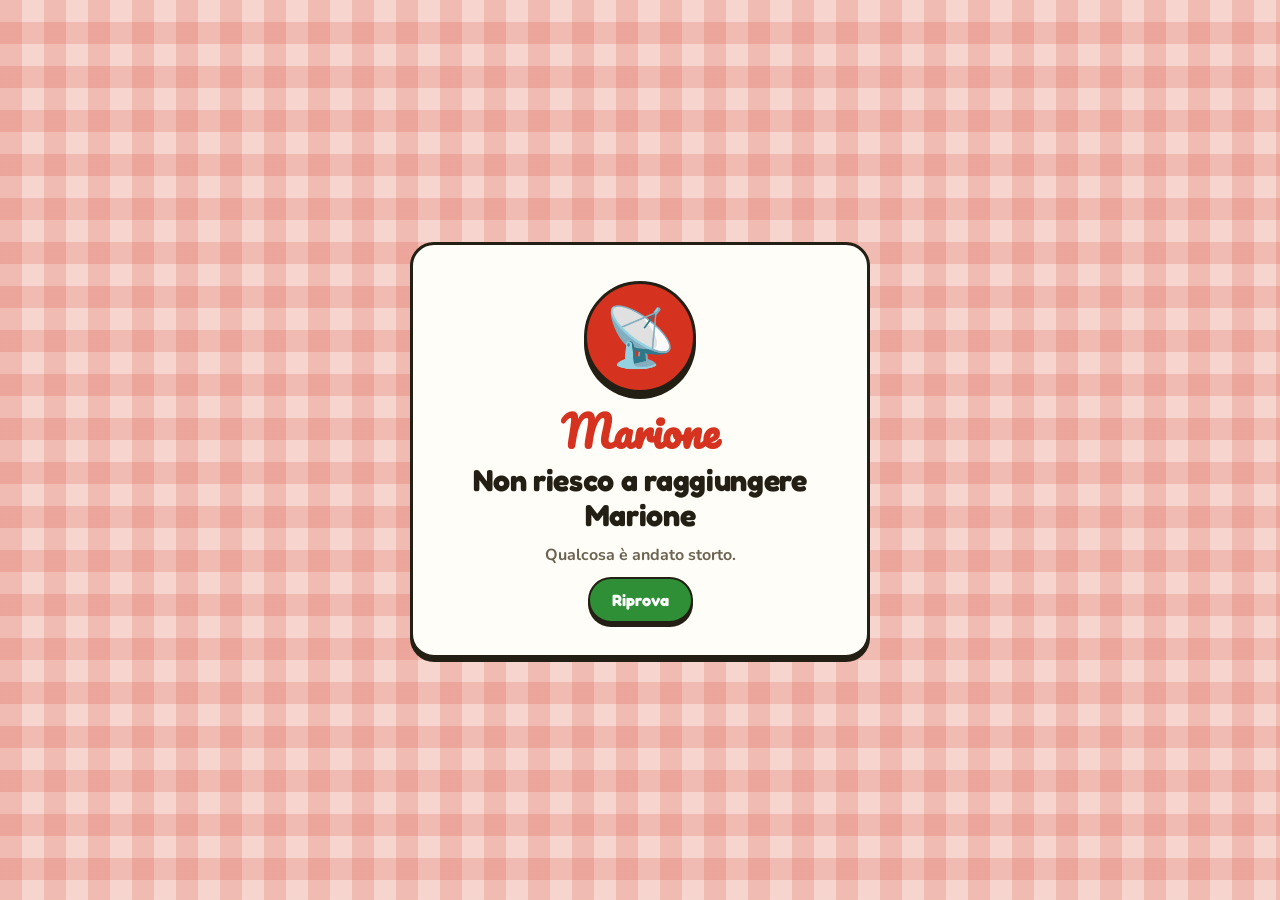
==== src/marione/web/site/index.html @ 1857e705 "Marione v2: ruoli ricchezza, furto, soundboard, sito web e contesto AI - furto con cooldown e movime" ====
<!doctype html>
<html lang="it" data-theme="light">
<head>
  <meta charset="utf-8">
  <meta name="viewport" content="width=device-width, initial-scale=1, viewport-fit=cover">
  <title>Marione</title>
  <meta name="description" content="Il pannello di Marione: Marioncelli, soundboard e suoni d'entrata.">
  <link rel="icon" href="data:image/svg+xml,%3Csvg xmlns='http://www.w3.org/2000/svg' viewBox='0 0 100 100'%3E%3Ctext y='.9em' font-size='90'%3E%F0%9F%8D%9D%3C/text%3E%3C/svg%3E">
  <script src="theme.js"></script>
  <link rel="stylesheet" href="ds/styles.css">
  <link rel="stylesheet" href="app.css">
</head>
<body>
  <div id="root"><div class="splash"><span class="mar-anim-bob">🍝</span><p>Sto apparecchiando…</p></div></div>
  <noscript><p style="padding:2rem;text-align:center">Marione ha bisogno di JavaScript per funzionare.</p></noscript>
  <script type="module" src="js/app.js"></script>
</body>
</html>
---- src/marione/web/site/ds/styles.css ----
/* ============================================================
   MARIONE DESIGN SYSTEM · entry point
   Consumers link SOLO questo file. Solo @import qui.
   ============================================================ */
@import url('./tokens/colors.css');
@import url('./tokens/typography.css');
@import url('./tokens/spacing.css');
@import url('./tokens/radii.css');
@import url('./tokens/motion.css');
@import url('./tokens/patterns.css');
---- src/marione/web/site/app.css ----
/* Marione web · stile trattoria kitsch-ma-curata. Usa solo i token di ds/. */
:root {
  --main-bg: color-mix(in srgb, var(--panna-300) 65%, var(--panna-100));
  --gold-a: var(--oro-200); --gold-b: var(--oro-300); --on-gold: var(--oliva-900);
  --pos: var(--basilico-600); --neg: var(--pomodoro-500);
  --hh: 76px; --nav-w: 252px;
  --dot: rgba(233, 180, 32, .22);
}
[data-theme="dark"] {
  --main-bg: #1c160d;
  --gold-a: #5b4512; --gold-b: #7a5c12; --on-gold: #fff3cf;
  --pos: #6fd175; --neg: #ff8272;
  --dot: rgba(233, 180, 32, .08);
}
* { box-sizing: border-box; }
[hidden] { display: none !important; }
html { -webkit-text-size-adjust: 100%; }
body { margin: 0; background: var(--page); color: var(--ink-soft); font: 600 1rem/1.5 var(--font-body); min-height: 100dvh; overflow-x: hidden; }
h1, h2, h3 { font-family: var(--font-display); color: var(--ink); margin: 0; letter-spacing: -.01em; line-height: 1.15; }
p { margin: 0; }
a { color: inherit; }
:focus-visible { outline: 3px solid var(--focus-ring); outline-offset: 2px; }
button { font: inherit; color: inherit; }
.muted { color: var(--ink-muted); } .small { font-size: .9rem; }
.mono { font-family: ui-monospace, monospace; font-size: .85rem; word-break: break-all; }
.link { color: var(--pomodoro-500); font-weight: 800; text-decoration: none; } .link:hover { text-decoration: underline; }
[data-theme="dark"] .link { color: var(--pomodoro-300); }
.script { font-family: var(--font-script); color: var(--pomodoro-500); } [data-theme="dark"] .script { color: var(--pomodoro-300); }

/* ---------- layout ---------- */
.app { min-height: 100dvh; display: grid; grid-template-columns: var(--nav-w) minmax(0, 1fr); grid-template-rows: auto 1fr; grid-template-areas: "top top" "nav view"; background: linear-gradient(90deg, var(--surface-2) calc(var(--nav-w) - 2px), var(--surface-hair) 0 var(--nav-w), transparent 0); }
.topbar { grid-area: top; position: sticky; top: 0; z-index: var(--z-nav); display: flex; align-items: center; gap: 14px; padding: 12px 24px; background: var(--surface); border-bottom: 3px solid var(--line); }
.topbar::after { content: ""; position: absolute; left: 0; right: 0; top: 100%; height: 9px; pointer-events: none; border-bottom: 3px solid var(--line);
  background: repeating-linear-gradient(90deg, var(--pomodoro-500) 0 14px, var(--panna-50) 14px 28px); }
[data-theme="dark"] .topbar::after { background: repeating-linear-gradient(90deg, var(--pomodoro-600) 0 14px, #e9dcc0 14px 28px); }
.spacer { flex: 1; }
.brand { display: flex; align-items: center; gap: 10px; text-decoration: none; flex: none; }
.logo { display: inline-grid; place-items: center; width: 44px; height: 44px; border-radius: 50%; background: var(--pomodoro-500); border: 3px solid var(--line); box-shadow: 0 3px 0 var(--shadow-ink); font-size: 24px; flex: none; }
.logo.big { width: 112px; height: 112px; font-size: 58px; box-shadow: 0 6px 0 var(--shadow-ink); margin: 0 auto 8px; }
.wordmark { font: 700 1.6rem var(--font-display); color: var(--ink); letter-spacing: -.02em; }
.pill { display: inline-flex; align-items: center; gap: 6px; padding: 7px 14px; border-radius: var(--radius-pill); font-weight: 800; font-size: .92rem; white-space: nowrap; min-width: 0; overflow: hidden; text-overflow: ellipsis; }
.pill.voice { background: var(--surface-2); border: 2px solid var(--surface-hair); color: var(--ink-soft); }
.pill.voice.on { background: color-mix(in srgb, var(--basilico-400) 22%, var(--surface)); border-color: var(--basilico-500); color: var(--ink); }
.pill.coin { background: var(--oro-400); color: var(--oliva-900); border: 2.5px solid var(--line); box-shadow: 0 3px 0 var(--shadow-ink); font: 700 1.05rem var(--font-display); flex: none; }
.coin-val.bump { display: inline-block; animation: mar-pop var(--dur-bounce) var(--ease-bounce); }
.me { position: relative; display: inline-flex; flex: none; }
.offline { position: absolute; right: -2px; bottom: -2px; width: 14px; height: 14px; border-radius: 50%; background: var(--pomodoro-500); border: 2.5px solid var(--surface); }
.me-av { display: inline-flex; }
.avatar { position: relative; display: inline-grid; place-items: center; flex: none; border-radius: 50%; background: var(--bg); color: #fff; font-family: var(--font-display); font-weight: 700; border: 2px solid var(--line); overflow: hidden; line-height: 1; }
.avatar img { position: absolute; inset: 0; width: 100%; height: 100%; object-fit: cover; }

.nav { grid-area: nav; position: sticky; top: var(--hh); align-self: start; height: calc(100dvh - var(--hh)); display: flex; flex-direction: column; gap: 8px; padding: 26px 16px 20px; }
.nav-item { display: flex; align-items: center; gap: 12px; padding: 11px 16px; border-radius: var(--radius-pill); text-decoration: none; font: 600 1.1rem var(--font-display); color: var(--ink-soft); border: 2.5px solid transparent; transition: transform var(--dur-fast) var(--ease-bounce), background var(--dur-fast); }
.nav-item:hover { background: color-mix(in srgb, var(--pomodoro-400) 12%, transparent); transform: translateX(3px); }
.nav-item:active { transform: scale(.96); }
.nav-item[aria-current="page"] { background: var(--pomodoro-500); color: #fff; border-color: var(--line); box-shadow: 0 3px 0 var(--shadow-ink); transform: none; }
.nav-emoji { font-size: 1.35rem; width: 28px; text-align: center; }
.nav-foot { margin-top: auto; display: flex; flex-direction: column; align-items: flex-start; gap: 4px; padding: 0 16px; }
.nav-foot .script { font-size: 1.3rem; }

.view { grid-area: view; min-width: 0; padding: 40px 32px 64px; background: var(--main-bg); background-image: radial-gradient(circle, var(--dot) 2.5px, transparent 3px); background-size: 30px 30px; outline: none; }
.page { max-width: 1060px; margin: 0 auto; display: grid; gap: 22px; align-content: start; }
.page > :empty, .stack-lg > :empty, .grid > :empty { display: none; }
.page-head h1 { font-size: clamp(1.9rem, 4vw, 2.6rem); }
.page-head p { color: var(--ink-muted); margin-top: 4px; font-weight: 700; }
.stack { display: grid; gap: 14px; } .stack-lg { display: grid; gap: 22px; }
.grid { display: grid; gap: 22px; align-items: start; }
.g-main { grid-template-columns: 2fr 1fr; } .g-2 { grid-template-columns: 1fr 1fr; } .g-2.one, .g-main.one { grid-template-columns: 1fr; }
.g-quick { grid-template-columns: repeat(auto-fit, minmax(230px, 1fr)); gap: 16px; }

/* ---------- card ---------- */
.card { background: var(--surface); border: 3px solid var(--line); border-radius: var(--radius-lg); box-shadow: 0 4px 0 var(--shadow-ink); padding: 24px; min-width: 0; }
[data-theme="dark"] .card { box-shadow: 0 4px 0 #000, 0 0 0 1px var(--surface-hair); }
.card-title { display: flex; align-items: center; gap: 10px; margin-bottom: 16px; }
.card-title h2 { font-size: 1.35rem; flex: 1; }
.ct-emoji { font-size: 1.5rem; }
.eyebrow { font: 800 .75rem var(--font-body); letter-spacing: .09em; text-transform: uppercase; color: var(--pomodoro-500); }
[data-theme="dark"] .eyebrow { color: var(--pomodoro-300); }
.empty { padding: 14px 0; text-align: center; }
.notice { text-align: center; padding: 44px 24px; display: grid; gap: 10px; justify-items: center; }
.notice h2 { font-size: 1.6rem; } .notice p { max-width: 46ch; color: var(--ink-muted); }
.notice-emoji { font-size: 4rem; line-height: 1; }
.tag { display: inline-block; padding: 1px 10px; border-radius: var(--radius-pill); background: var(--oro-400); color: var(--oliva-900); border: 2px solid var(--line); font: 800 .72rem var(--font-body); letter-spacing: .04em; text-transform: uppercase; white-space: nowrap; }
.tag.danger { background: var(--pomodoro-500); color: #fff; }
.tag.counter { font: 700 .95rem var(--font-display); letter-spacing: 0; text-transform: none; padding: 2px 12px; }

/* ---------- buttons ---------- */
.btn { display: inline-flex; align-items: center; justify-content: center; gap: 8px; min-height: 46px; padding: 10px 22px; font: 700 1.02rem var(--font-display); text-decoration: none; color: var(--ink); background: var(--surface); border: 2.5px solid var(--line); border-radius: var(--radius-pill); box-shadow: 0 4px 0 var(--shadow-ink); cursor: pointer; transition: transform var(--dur-fast) var(--ease-bounce), box-shadow var(--dur-fast), background var(--dur-fast); }
.btn:hover:not(:disabled) { transform: translateY(-2px); box-shadow: 0 6px 0 var(--shadow-ink); }
.btn:active:not(:disabled) { transform: translateY(3px) scale(.97); box-shadow: 0 1px 0 var(--shadow-ink); }
.btn.primary { background: var(--basilico-500); color: #fff; } .btn.primary:hover:not(:disabled) { background: var(--basilico-600); }
.btn.danger { background: var(--pomodoro-500); color: #fff; } .btn.danger:hover:not(:disabled) { background: var(--pomodoro-600); }
.btn.coin { background: var(--oro-400); color: var(--oliva-900); }
.btn.ghost { background: transparent; box-shadow: none; border-color: var(--surface-hair); } .btn.ghost:hover:not(:disabled) { box-shadow: none; background: var(--surface-2); }
.btn.block { width: 100%; } .btn.lg { min-height: 56px; font-size: 1.2rem; padding: 12px 32px; margin-top: 10px; } .btn.sm { min-height: 36px; padding: 4px 14px; }
.btn:disabled:not(.busy) { background: var(--state-disabled-bg); color: var(--state-disabled-text); border-color: var(--surface-hair); box-shadow: 0 2px 0 var(--surface-hair); cursor: not-allowed; }
[data-theme="dark"] .btn:disabled:not(.busy) { background: var(--surface-sunken); }
.btn.busy { cursor: progress; opacity: .85; }
.btn.busy::before { content: ""; width: 1em; height: 1em; border: 2.5px solid currentColor; border-right-color: transparent; border-radius: 50%; animation: spin .7s linear infinite; }
@keyframes spin { to { transform: rotate(360deg); } }
.icon-btn { width: 40px; height: 40px; flex: none; display: inline-grid; place-items: center; border: 2.5px solid transparent; border-radius: 50%; background: transparent; cursor: pointer; font-size: 1.1rem; transition: transform var(--dur-fast) var(--ease-bounce), background var(--dur-fast); }
.icon-btn:hover { background: var(--surface-2); transform: scale(1.08); } .icon-btn:active { transform: scale(.9); }
.icon-btn.round { background: var(--surface); border-color: var(--line); box-shadow: 0 3px 0 var(--shadow-ink); }
.icon-btn.round:active { transform: translateY(2px) scale(.95); box-shadow: 0 1px 0 var(--shadow-ink); }
.icon-btn.del:hover { background: color-mix(in srgb, var(--pomodoro-400) 25%, var(--surface)); }
.chips { display: flex; gap: 8px; flex-wrap: wrap; }
.chip-btn { padding: 4px 14px; border: 2px solid var(--line); border-radius: var(--radius-pill); background: var(--oro-100); color: var(--oliva-900); font: 700 .9rem var(--font-display); cursor: pointer; transition: transform var(--dur-fast) var(--ease-bounce); }
[data-theme="dark"] .chip-btn { background: var(--oro-200); }
.chip-btn:hover { transform: translateY(-2px) rotate(-2deg); } .chip-btn:active { transform: scale(.93); }

/* ---------- form ---------- */
.field { display: grid; gap: 6px; min-width: 0; }
.field-label { font: 800 .8rem var(--font-body); letter-spacing: .05em; text-transform: uppercase; color: var(--ink-muted); }
.hint { font-size: .85rem; color: var(--ink-muted); }
input[type="text"], input[type="number"], select { width: 100%; min-height: 48px; padding: 10px 14px; border: 2.5px solid var(--line); border-radius: var(--radius-md); background: var(--surface); color: var(--ink); font: 700 1rem var(--font-body); box-shadow: inset 0 3px 0 rgba(36, 31, 20, .06); min-width: 0; }
[data-theme="dark"] input[type="text"], [data-theme="dark"] input[type="number"], [data-theme="dark"] select { background: var(--surface-2); box-shadow: inset 0 3px 0 rgba(0, 0, 0, .25); border-color: var(--surface-hair); }
input::placeholder { color: var(--text-placeholder); font-weight: 600; }
select { appearance: none; padding-right: 42px; cursor: pointer; background-image: linear-gradient(45deg, transparent 50%, var(--ink) 50%), linear-gradient(135deg, var(--ink) 50%, transparent 50%); background-position: calc(100% - 22px) 50%, calc(100% - 16px) 50%; background-size: 6px 6px; background-repeat: no-repeat; }
input:focus-visible, select:focus-visible { outline: 3px solid var(--focus-ring); outline-offset: 1px; }
.seg { display: flex; border: 2.5px solid var(--line); border-radius: var(--radius-pill); overflow: hidden; }
[data-theme="dark"] .seg { border-color: var(--surface-hair); }
.seg-b { flex: 1; padding: 9px 8px; border: 0; background: transparent; font: 700 1rem var(--font-display); cursor: pointer; color: var(--ink-soft); transition: background var(--dur-fast); }
.seg-b + .seg-b { border-left: 2px solid var(--surface-hair); }
.seg-b.on { background: var(--oro-400); color: var(--oliva-900); }
.switch { position: relative; flex: none; width: 58px; height: 34px; border-radius: var(--radius-pill); border: 2.5px solid var(--line); background: var(--surface-sunken); cursor: pointer; transition: background var(--dur-base); }
[data-theme="dark"] .switch { border-color: var(--surface-hair); }
.switch::after { content: ""; position: absolute; top: 3px; left: 3px; width: 22px; height: 22px; border-radius: 50%; background: #fff; border: 2.5px solid var(--oliva-900); transition: transform var(--dur-base) var(--ease-bounce); }
.switch[aria-checked="true"] { background: var(--basilico-500); } .switch[aria-checked="true"]::after { transform: translateX(24px); }
.switch:disabled { opacity: .6; cursor: progress; }

.progress { height: 20px; border: 2.5px solid var(--line); border-radius: var(--radius-pill); background: var(--surface-sunken); overflow: hidden; }
[data-theme="dark"] .progress { border-color: var(--surface-hair); }
.progress-fill { height: 100%; border-radius: var(--radius-pill); background: repeating-linear-gradient(-45deg, var(--oro-400) 0 10px, var(--oro-300) 10px 20px); transition: width .6s var(--ease-out); min-width: 6px; }
.progress.hot .progress-fill { background: repeating-linear-gradient(-45deg, var(--pomodoro-500) 0 10px, var(--pomodoro-400) 10px 20px); }

/* ---------- home ---------- */
.balance-card { background: linear-gradient(135deg, var(--gold-a), var(--gold-b)); color: var(--on-gold); display: grid; gap: 10px; align-content: start; }
.balance-card .eyebrow { color: var(--on-gold); opacity: .8; }
.bignum { font: 700 clamp(2.8rem, 8vw, 4.6rem)/1 var(--font-display); color: var(--on-gold); display: flex; align-items: center; gap: 12px; text-shadow: 0 3px 0 rgba(0, 0, 0, .12); }
.coin-big { font-size: .8em; animation: mar-coin-drop var(--dur-bounce) var(--ease-bounce); }
.tier-row { display: flex; }
.tier-prog { display: grid; gap: 8px; margin-top: 4px; } .tier-prog p { font-weight: 700; } .tier-prog .muted { color: inherit; opacity: .75; }
.balance-card .progress { background: rgba(255, 255, 255, .45); border-color: var(--oliva-900); } [data-theme="dark"] .balance-card .progress { background: rgba(0, 0, 0, .35); border-color: #0f0a05; }
.rank-card { position: relative; overflow: hidden; display: grid; gap: 6px; align-content: start; }
.rank-card .bignum { color: var(--pomodoro-500); text-shadow: none; } [data-theme="dark"] .rank-card .bignum { color: var(--pomodoro-300); }
.rank-card p { font-weight: 700; font-size: 1.1rem; }
.rank-emoji { position: absolute; right: 14px; bottom: 6px; font-size: 3.4rem; opacity: .9; }
.tier { display: inline-flex; align-items: center; gap: 6px; max-width: 100%; padding: 3px 12px 3px 8px; border: 2px solid var(--c); border-radius: var(--radius-pill); background: color-mix(in srgb, var(--c) 20%, var(--surface)); color: var(--ink); font: 600 .9rem var(--font-display); white-space: nowrap; }
.balance-card .tier { background: color-mix(in srgb, var(--c) 30%, var(--surface)); }
.tier-name { overflow: hidden; text-overflow: ellipsis; }
.tier-mini { display: none; }
.quick { display: flex; align-items: center; gap: 14px; padding: 16px 18px; background: var(--surface); border: 3px solid var(--line); border-radius: var(--radius-lg); box-shadow: 0 4px 0 var(--shadow-ink); text-decoration: none; transition: transform var(--dur-fast) var(--ease-bounce), box-shadow var(--dur-fast); }
[data-theme="dark"] .quick { box-shadow: 0 4px 0 #000, 0 0 0 1px var(--surface-hair); }
.quick:hover { transform: translateY(-3px) rotate(-.6deg); } .quick:active { transform: translateY(3px) scale(.98); box-shadow: 0 1px 0 var(--shadow-ink); }
.quick strong { display: block; font: 700 1.1rem var(--font-display); color: var(--ink); } .quick small { color: var(--ink-muted); font-weight: 700; }
.q-emoji { display: grid; place-items: center; width: 52px; height: 52px; border-radius: 50%; background: var(--oro-200); border: 2.5px solid var(--line); font-size: 1.6rem; flex: none; }
.quick.danger .q-emoji { background: var(--pomodoro-200); }
.quick:not(.danger):nth-child(3) .q-emoji { background: var(--basilico-200); }

.hist { list-style: none; margin: 0; padding: 0; }
.hist li { display: flex; align-items: center; gap: 12px; padding: 11px 0; border-bottom: 2px dashed var(--surface-hair); } .hist li:last-child { border-bottom: 0; }
.hist-ico { display: grid; place-items: center; width: 36px; height: 36px; border-radius: 50%; border: 2px solid var(--line); font-weight: 800; flex: none; }
.hist-ico.pos { background: color-mix(in srgb, var(--basilico-400) 28%, var(--surface)); } .hist-ico.neg { background: color-mix(in srgb, var(--pomodoro-400) 25%, var(--surface)); }
[data-theme="dark"] .hist-ico { border-color: var(--surface-hair); }
.hist-main { flex: 1; min-width: 0; display: grid; } .hist-main strong { color: var(--ink); overflow: hidden; text-overflow: ellipsis; } .hist-main small { color: var(--ink-muted); font-weight: 700; }
.delta { font: 700 1.1rem var(--font-display); white-space: nowrap; } .delta.pos { color: var(--pos); } .delta.neg { color: var(--neg); }

/* ---------- economia ---------- */
.meter { padding: 14px; border: 2.5px dashed var(--surface-hair); border-radius: var(--radius-md); display: grid; gap: 8px; transition: opacity var(--dur-base); }
.meter.loading { opacity: .55; } .meter.idle { text-align: center; padding: 18px 14px; }
.meter-top { display: flex; align-items: baseline; gap: 8px; font-weight: 800; } .meter-pct { font: 700 2.2rem/1 var(--font-display); color: var(--ink); }
.meter-track { height: 18px; border: 2.5px solid var(--line); border-radius: var(--radius-pill); background: var(--surface-sunken); overflow: hidden; }
[data-theme="dark"] .meter-track { border-color: var(--surface-hair); }
.meter-fill { height: 100%; border-radius: var(--radius-pill); transition: width .5s var(--ease-bounce); }
.meter.low .meter-fill { background: var(--pomodoro-500); } .meter.mid .meter-fill { background: var(--oro-400); } .meter.high .meter-fill { background: var(--basilico-500); }
.cooldown { font: 700 1.05rem var(--font-display); color: var(--ink); background: var(--oro-100); border: 2px solid var(--line); border-radius: var(--radius-md); padding: 8px 14px; text-align: center; }
[data-theme="dark"] .cooldown { background: color-mix(in srgb, var(--oro-400) 22%, var(--surface)); }
.result { display: flex; align-items: center; gap: 14px; padding: 14px 16px; border: 3px solid var(--line); border-radius: var(--radius-lg); animation: mar-pop var(--dur-bounce) var(--ease-bounce); }
.result.win { background: color-mix(in srgb, var(--basilico-400) 28%, var(--surface)); } .result.lose { background: color-mix(in srgb, var(--pomodoro-400) 28%, var(--surface)); }
.result > div { flex: 1; min-width: 0; } .result strong { font: 700 1.15rem var(--font-display); color: var(--ink); }
.result-emoji { font-size: 2.4rem; } .result-amt { font: 700 1.2rem var(--font-display); color: var(--ink); }
.table-wrap { overflow-x: auto; }
.lb { width: 100%; border-collapse: collapse; }
.lb th { text-align: left; padding: 6px 12px; font: 800 .72rem var(--font-body); letter-spacing: .08em; text-transform: uppercase; color: var(--ink-muted); border-bottom: 2.5px solid var(--line); }
[data-theme="dark"] .lb th { border-color: var(--surface-hair); }
.lb td { padding: 10px 12px; border-bottom: 2px dashed var(--surface-hair); vertical-align: middle; }
.lb tbody tr:last-child td { border-bottom: 0; }
.lb .c-rank { width: 56px; font: 700 1.25rem var(--font-display); color: var(--ink); text-align: center; }
.lb .c-bal { text-align: right; white-space: nowrap; font: 700 1.1rem var(--font-display); color: var(--ink); }
.lb .c-name { max-width: 0; width: 100%; }
.who { display: flex; align-items: center; gap: 10px; min-width: 0; } .who-name { overflow: hidden; text-overflow: ellipsis; white-space: nowrap; font-weight: 800; color: var(--ink); }
.lb tr.is-me td { background: var(--highlight-gold); } .lb tr.is-me td:first-child { border-radius: 14px 0 0 14px; } .lb tr.is-me td:last-child { border-radius: 0 14px 14px 0; }
.roles { list-style: none; margin: 14px 0 0; padding: 0; display: flex; flex-wrap: wrap; gap: 10px; }
.role { display: inline-flex; align-items: center; gap: 8px; padding: 6px 14px; border: 2px solid var(--c); border-radius: var(--radius-pill); background: color-mix(in srgb, var(--c) 16%, var(--surface)); }
.role-name { font: 600 .95rem var(--font-display); color: var(--ink); } .role-min { font-size: .8rem; color: var(--ink-muted); font-weight: 700; }
.role.now { border-width: 3px; border-color: var(--line); box-shadow: 0 3px 0 var(--shadow-ink), inset 0 0 0 2px var(--c); } [data-theme="dark"] .role.now { border-color: var(--c); box-shadow: 0 3px 0 #000; }

/* ---------- soundboard / entrate ---------- */
.controls { display: flex; align-items: center; gap: 24px; flex-wrap: wrap; }
.vol { flex: 1; min-width: 240px; display: grid; grid-template-columns: auto 1fr auto; align-items: center; gap: 14px; }
.vol-out { font: 700 1.1rem var(--font-display); color: var(--ink); min-width: 3.4ch; text-align: right; }
input[type="range"] { appearance: none; width: 100%; height: 22px; background: transparent; cursor: pointer; margin: 0; }
input[type="range"]::-webkit-slider-runnable-track { height: 14px; border: 2.5px solid var(--line); border-radius: 99px; background: var(--surface-sunken); }
input[type="range"]::-moz-range-track { height: 10px; border: 2.5px solid var(--line); border-radius: 99px; background: var(--surface-sunken); }
input[type="range"]::-webkit-slider-thumb { appearance: none; width: 28px; height: 28px; margin-top: -9px; border-radius: 50%; background: var(--pomodoro-500); border: 3px solid var(--line); box-shadow: 0 3px 0 var(--shadow-ink); }
input[type="range"]::-moz-range-thumb { width: 22px; height: 22px; border-radius: 50%; background: var(--pomodoro-500); border: 3px solid var(--line); box-shadow: 0 3px 0 var(--shadow-ink); }
.tiles { display: grid; grid-template-columns: repeat(auto-fill, minmax(158px, 1fr)); gap: 18px; }
.tile { display: flex; flex-direction: column; background: var(--surface); border: 3px solid var(--line); border-radius: var(--radius-lg); box-shadow: 0 4px 0 var(--shadow-ink); overflow: hidden; transition: transform var(--dur-fast) var(--ease-bounce); }
[data-theme="dark"] .tile { box-shadow: 0 4px 0 #000, 0 0 0 1px var(--surface-hair); }
.tile.fav { background: color-mix(in srgb, var(--oro-300) 22%, var(--surface)); }
.tile.pulse { animation: tile-pulse .5s var(--ease-bounce); }
@keyframes tile-pulse { 0% { transform: scale(1); } 35% { transform: scale(.93); } 70% { transform: scale(1.05) rotate(-1deg); } 100% { transform: scale(1); } }
.tile-main { flex: 1; display: grid; justify-items: center; align-content: center; gap: 4px; padding: 20px 10px 12px; background: transparent; border: 0; cursor: pointer; text-align: center; transition: background var(--dur-fast), transform var(--dur-fast) var(--ease-bounce); }
.tile-main:hover { background: color-mix(in srgb, var(--pomodoro-400) 10%, transparent); } .tile-main:active { transform: scale(.95); }
.tile-emoji { font-size: 2.8rem; line-height: 1.1; transition: transform var(--dur-base) var(--ease-bounce); } .tile-main:hover .tile-emoji { transform: scale(1.18) rotate(-6deg); }
.tile-name { font: 700 1.05rem/1.2 var(--font-display); color: var(--ink); overflow-wrap: anywhere; display: -webkit-box; -webkit-line-clamp: 2; -webkit-box-orient: vertical; overflow: hidden; }
.tile-main small { color: var(--ink-muted); font-weight: 700; }
.tile-tools { display: flex; border-top: 2px dashed var(--surface-hair); }
.tile-ib { flex: 1; min-height: 42px; border: 0; background: transparent; cursor: pointer; font-size: 1rem; transition: background var(--dur-fast), transform var(--dur-fast) var(--ease-bounce); }
.tile-ib:hover { background: var(--surface-2); transform: scale(1.15); } .tile-ib:active { transform: scale(.85); }
.tile-ib.on { color: var(--oro-500); font-size: 1.15rem; } .tile-ib.del:hover { background: color-mix(in srgb, var(--pomodoro-400) 25%, var(--surface)); }
.tile-add { display: grid; justify-items: center; align-content: center; gap: 4px; min-height: 190px; padding: 16px; text-align: center; background: transparent; border: 3px dashed var(--ink-muted); border-radius: var(--radius-lg); cursor: pointer; color: var(--ink-soft); transition: transform var(--dur-fast) var(--ease-bounce), background var(--dur-fast), border-color var(--dur-fast); }
.tile-add:hover:not(:disabled) { background: color-mix(in srgb, var(--oro-300) 18%, transparent); border-color: var(--pomodoro-500); transform: scale(1.02); }
.tile-add:active { transform: scale(.97); } .tile-add:disabled { opacity: .55; cursor: not-allowed; }
.tile-add .plus { font: 700 2.6rem/1 var(--font-display); color: var(--pomodoro-500); } .tile-add strong { font: 700 1.05rem var(--font-display); color: var(--ink); } .tile-add small { color: var(--ink-muted); font-weight: 700; max-width: 22ch; }
.tile-add.wide { width: 100%; min-height: 130px; }
.info-row { display: flex; align-items: center; gap: 18px; } .info-emoji { font-size: 3rem; } .info-row p { font-size: 1.1rem; color: var(--ink-soft); }
.ents { list-style: none; margin: 0; padding: 0; }
.ent { display: flex; align-items: center; gap: 14px; padding: 12px 0; border-bottom: 2px dashed var(--surface-hair); } .ent:last-child { border-bottom: 0; }
.round-play { width: 46px; height: 46px; flex: none; border-radius: 50%; border: 2.5px solid var(--line); background: var(--basilico-500); color: #fff; font-size: 1.1rem; cursor: pointer; box-shadow: 0 3px 0 var(--shadow-ink); transition: transform var(--dur-fast) var(--ease-bounce); }
.round-play:hover { transform: scale(1.08) rotate(-4deg); } .round-play:active { transform: translateY(2px) scale(.92); box-shadow: 0 1px 0 var(--shadow-ink); }
.ent-main { flex: 1; min-width: 0; display: grid; } .ent-main strong { color: var(--ink); overflow: hidden; text-overflow: ellipsis; } .ent-main small { color: var(--ink-muted); font-weight: 700; }

/* ---------- impostazioni ---------- */
.mods { list-style: none; margin: 0; padding: 0; }
.mods li { display: flex; align-items: center; gap: 14px; padding: 14px 0; border-bottom: 2px dashed var(--surface-hair); } .mods li:last-child { border-bottom: 0; }
.mod-emoji { font-size: 1.8rem; width: 40px; text-align: center; flex: none; }
.mod-main { flex: 1; min-width: 0; display: grid; } .mod-main strong { font: 700 1.1rem var(--font-display); color: var(--ink); } .mod-main small { color: var(--ink-muted); font-weight: 700; } .mod-main .warn { color: var(--oro-600); } [data-theme="dark"] .mod-main .warn { color: var(--oro-300); }
.usage-row { display: grid; gap: 6px; } .usage-top { display: flex; justify-content: space-between; gap: 10px; flex-wrap: wrap; font-weight: 700; } .usage-top strong { color: var(--ink); font-family: var(--font-display); }
.lb.usage td, .lb.usage th { padding: 8px 6px; }

/* ---------- modale / toast / varie ---------- */
.modal { border: 3px solid var(--line); border-radius: var(--radius-lg); box-shadow: var(--shadow-sticker-lg); background: var(--surface); color: var(--ink-soft); padding: 0; width: min(480px, calc(100vw - 32px)); max-height: calc(100dvh - 32px); overflow: auto; }
[data-theme="dark"] .modal { border-color: var(--surface-hair); }
.modal[open] { animation: mar-pop var(--dur-bounce) var(--ease-bounce); }
.modal::backdrop { background: rgba(36, 31, 20, .6); backdrop-filter: blur(2px); }
.modal-head { display: flex; align-items: center; justify-content: space-between; padding: 18px 20px 6px 24px; } .modal-head h2 { font-size: 1.35rem; }
.modal-body { padding: 8px 24px 12px; } .modal-body p { font-size: 1.05rem; }
.modal-foot { display: flex; justify-content: flex-end; gap: 10px; padding: 12px 24px 22px; flex-wrap: wrap; }
.file-chip { padding: 8px 14px; background: var(--surface-2); border: 2px dashed var(--surface-hair); border-radius: var(--radius-md); word-break: break-all; font-weight: 700; }
.emoji-in { width: 96px; text-align: center; font-size: 1.5rem !important; }
.emoji-grid { display: grid; grid-template-columns: repeat(8, 1fr); gap: 6px; margin-top: 4px; }
.emoji-pick { aspect-ratio: 1; min-height: 38px; font-size: 1.3rem; background: var(--surface-2); border: 2px solid var(--surface-hair); border-radius: 12px; cursor: pointer; transition: transform var(--dur-fast) var(--ease-bounce); }
.emoji-pick:hover { transform: scale(1.2) rotate(-5deg); border-color: var(--pomodoro-500); } .emoji-pick:active { transform: scale(.9); }
.toasts { position: fixed; right: 20px; bottom: 20px; z-index: var(--z-toast); display: grid; gap: 10px; width: min(380px, calc(100vw - 32px)); pointer-events: none; }
.toast { pointer-events: auto; display: flex; align-items: center; gap: 10px; text-align: left; padding: 12px 16px; background: var(--surface); color: var(--ink); border: 3px solid var(--line); border-radius: var(--radius-lg); box-shadow: 0 4px 0 var(--shadow-ink); font: 700 .98rem var(--font-body); cursor: pointer; animation: toast-in .45s var(--ease-bounce); }
[data-theme="dark"] .toast { box-shadow: 0 4px 0 #000, 0 0 0 1px var(--surface-hair); }
.toast.ok { background: color-mix(in srgb, var(--basilico-400) 30%, var(--surface)); } .toast.err { background: color-mix(in srgb, var(--pomodoro-400) 30%, var(--surface)); }
.toast.out { opacity: 0; transform: translateY(8px); transition: all .2s; }
.toast-ico { font-size: 1.2rem; flex: none; }
@keyframes toast-in { from { opacity: 0; transform: translateY(24px) scale(.9); } }
.dropveil { position: fixed; inset: 0; z-index: calc(var(--z-modal) + 1); display: grid; place-items: center; background: color-mix(in srgb, var(--pomodoro-500) 70%, transparent); backdrop-filter: blur(3px); pointer-events: none; }
.dropveil > div { display: grid; justify-items: center; gap: 8px; padding: 40px 56px; background: var(--surface); border: 4px dashed var(--line); border-radius: var(--radius-xl); font: 700 1.5rem var(--font-display); color: var(--ink); animation: mar-pop var(--dur-bounce) var(--ease-bounce); }
.dropveil span { font-size: 3.5rem; }
.center-screen, .splash { min-height: 100dvh; display: grid; place-items: center; padding: 20px; }
.center-screen { background-color: var(--page); background-image: var(--pattern-tovaglia); background-size: var(--pattern-tovaglia-size); }
[data-theme="dark"] .center-screen { background-image: none; }
.splash { text-align: center; font: 700 1.2rem var(--font-display); color: var(--ink-muted); } .splash span { font-size: 4rem; display: block; }
.login { max-width: 460px; width: 100%; text-align: center; padding: 36px 28px 32px; display: grid; gap: 10px; justify-items: center; }
.login .script { font-size: 2.6rem; line-height: 1; } .login h1 { font-size: 1.9rem; } .login p:not(.script) { color: var(--ink-muted); font-weight: 700; max-width: 36ch; }

/* ---------- mobile ---------- */
@media (max-width: 799px) {
  :root { --hh: 66px; }
  .app { background: none; grid-template-columns: minmax(0, 1fr); grid-template-areas: "top" "view"; }
  .topbar { padding: 10px 12px; gap: 8px; }
  .logo { width: 40px; height: 40px; font-size: 21px; } .icon-btn.round { width: 38px; height: 38px; }
  .nav { position: fixed; z-index: var(--z-nav); left: 0; right: 0; bottom: 0; top: auto; height: auto; flex-direction: row; gap: 2px; padding: 8px 6px calc(8px + env(safe-area-inset-bottom)); background: var(--surface); border-right: 0; border-top: 3px solid var(--line); }
  .nav-item { flex: 1; min-width: 0; flex-direction: column; gap: 0; padding: 6px 2px 5px; font-size: .72rem; font-weight: 700; text-align: center; justify-content: center; }
  .nav-item:hover { transform: none; } .nav-emoji { font-size: 1.35rem; width: auto; } .nav-label { max-width: 100%; overflow: hidden; text-overflow: ellipsis; }
  .nav-foot { display: none; }
  .view { padding: 26px 16px calc(112px + env(safe-area-inset-bottom)); }
  .grid, .g-main, .g-2 { grid-template-columns: minmax(0, 1fr); }
  .card { padding: 18px; } .card-title { margin-bottom: 12px; }
  .toasts { right: 12px; left: 12px; width: auto; bottom: calc(92px + env(safe-area-inset-bottom)); }
  .tiles { grid-template-columns: repeat(2, minmax(0, 1fr)); gap: 14px; }
  .vol { grid-template-columns: auto 1fr auto; min-width: 0; width: 100%; gap: 10px; } .controls { gap: 16px; } .controls .btn { width: 100%; }
  .lb .c-tier { display: none; } .tier-mini { display: inline; } .lb .c-rank { width: 40px; padding-left: 4px; padding-right: 4px; font-size: 1.1rem; } .lb td { padding: 10px 6px; }
  .info-row { flex-direction: column; text-align: center; }
  .emoji-grid { grid-template-columns: repeat(6, 1fr); }
  .modal-foot .btn { flex: 1; }
  .rank-emoji { font-size: 2.6rem; }
}
@media (max-width: 559px) { .wordmark { display: none; } .pill.voice { flex: 0 1 auto; max-width: 150px; padding: 6px 10px; font-size: .85rem; } .pill.coin { padding: 5px 11px; } }
@media (max-width: 800px) and (min-width: 560px) { .pill.voice { max-width: 260px; } }
.lb th.c-rank, .lb th.c-bal { font: 800 .72rem var(--font-body); letter-spacing: .08em; color: var(--ink-muted); }
.lb th.c-rank { text-align: center; }
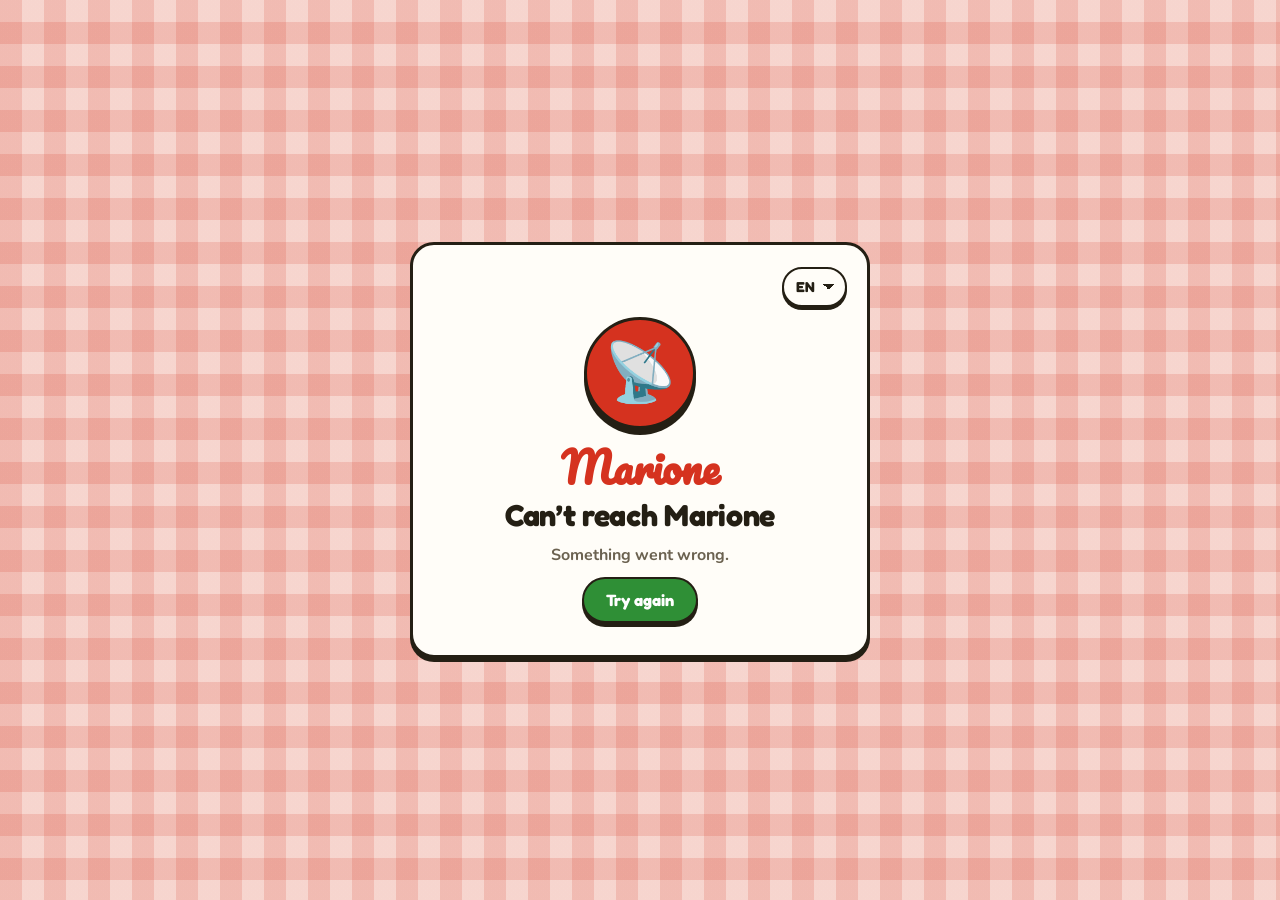
==== commit 778abd64: "Languages, admin-only tools, AI model picker, memory viewer, better site ergonomics - English (defau" ====
--- a/src/marione/web/site/index.html
+++ b/src/marione/web/site/index.html
@@ -1,18 +1,18 @@
 <!doctype html>
-<html lang="it" data-theme="light">
+<html lang="en" data-theme="light">
 <head>
   <meta charset="utf-8">
   <meta name="viewport" content="width=device-width, initial-scale=1, viewport-fit=cover">
   <title>Marione</title>
-  <meta name="description" content="Il pannello di Marione: Marioncelli, soundboard e suoni d'entrata.">
+  <meta name="description" content="Marione's panel: Marioncelli, soundboard and more.">
   <link rel="icon" href="data:image/svg+xml,%3Csvg xmlns='http://www.w3.org/2000/svg' viewBox='0 0 100 100'%3E%3Ctext y='.9em' font-size='90'%3E%F0%9F%8D%9D%3C/text%3E%3C/svg%3E">
   <script src="theme.js"></script>
   <link rel="stylesheet" href="ds/styles.css">
   <link rel="stylesheet" href="app.css">
 </head>
 <body>
-  <div id="root"><div class="splash"><span class="mar-anim-bob">🍝</span><p>Sto apparecchiando…</p></div></div>
-  <noscript><p style="padding:2rem;text-align:center">Marione ha bisogno di JavaScript per funzionare.</p></noscript>
+  <div id="root"><div class="splash"><span class="mar-anim-bob">🍝</span><p>…</p></div></div>
+  <noscript><p style="padding:2rem;text-align:center">Marione needs JavaScript to work.</p></noscript>
   <script type="module" src="js/app.js"></script>
 </body>
 </html>
--- a/src/marione/web/site/app.css
+++ b/src/marione/web/site/app.css
@@ -41,7 +41,7 @@
 .pill { display: inline-flex; align-items: center; gap: 6px; padding: 7px 14px; border-radius: var(--radius-pill); font-weight: 800; font-size: .92rem; white-space: nowrap; min-width: 0; overflow: hidden; text-overflow: ellipsis; }
 .pill.voice { background: var(--surface-2); border: 2px solid var(--surface-hair); color: var(--ink-soft); }
 .pill.voice.on { background: color-mix(in srgb, var(--basilico-400) 22%, var(--surface)); border-color: var(--basilico-500); color: var(--ink); }
-.pill.coin { background: var(--oro-400); color: var(--oliva-900); border: 2.5px solid var(--line); box-shadow: 0 3px 0 var(--shadow-ink); font: 700 1.05rem var(--font-display); flex: none; }
+.pill.coin { text-decoration: none; background: var(--oro-400); color: var(--oliva-900); border: 2.5px solid var(--line); box-shadow: 0 3px 0 var(--shadow-ink); font: 700 1.05rem var(--font-display); flex: none; }
 .coin-val.bump { display: inline-block; animation: mar-pop var(--dur-bounce) var(--ease-bounce); }
 .me { position: relative; display: inline-flex; flex: none; }
 .offline { position: absolute; right: -2px; bottom: -2px; width: 14px; height: 14px; border-radius: 50%; background: var(--pomodoro-500); border: 2.5px solid var(--surface); }
@@ -295,3 +295,140 @@
 @media (max-width: 800px) and (min-width: 560px) { .pill.voice { max-width: 260px; } }
 .lb th.c-rank, .lb th.c-bal { font: 800 .72rem var(--font-body); letter-spacing: .08em; color: var(--ink-muted); }
 .lb th.c-rank { text-align: center; }
+
+/* =====================================================================
+   v2: navigation groups, tabs, pager, search, folds, split panes, admin
+   ===================================================================== */
+.sr-only { position: absolute; width: 1px; height: 1px; overflow: hidden; clip: rect(0 0 0 0); white-space: nowrap; }
+.skip { position: absolute; left: 12px; top: -60px; z-index: 1000; padding: 10px 16px; background: var(--surface); border: 3px solid var(--line); border-radius: var(--radius-pill); font-weight: 800; }
+.skip:focus { top: 12px; }
+.center { text-align: center; }
+.hide-sm { display: inline-flex; }
+.section-title { font: 700 1.1rem var(--font-display); color: var(--ink); margin: 14px 0 6px; }
+.page-head { display: flex; align-items: flex-end; justify-content: space-between; gap: 12px; flex-wrap: wrap; }
+.privacy { padding: 10px 14px; border: 2px dashed var(--surface-hair); border-radius: var(--radius-md); background: var(--surface-2); font-weight: 700; }
+.warn-box { padding: 10px 14px; border: 2.5px solid var(--oro-500); border-radius: var(--radius-md); background: color-mix(in srgb, var(--oro-300) 25%, var(--surface)); color: var(--ink); font-weight: 700; }
+.row-end { display: flex; align-items: center; justify-content: flex-end; gap: 12px; flex-wrap: wrap; }
+.row-end .hint { margin-right: auto; }
+.inline-form { display: flex; gap: 10px; align-items: center; flex-wrap: wrap; }
+.inline-form > select, .inline-form > input { flex: 1; min-width: 180px; width: auto; }
+.narrow { max-width: 560px; width: 100%; justify-self: center; }
+.narrow-form { max-width: 520px; }
+.field-err { color: var(--neg); font-weight: 800; font-size: .92rem; }
+.empty-state { display: grid; justify-items: center; gap: 6px; padding: 22px 8px; text-align: center; color: var(--ink-muted); font-weight: 700; }
+.empty-state > span { font-size: 2.2rem; }
+
+/* language picker: a small pill-shaped select */
+.lang-pick { width: auto; min-height: 40px; padding: 6px 30px 6px 12px; border-radius: var(--radius-pill); font: 700 .9rem var(--font-display); background-position: calc(100% - 16px) 50%, calc(100% - 10px) 50%; box-shadow: 0 3px 0 var(--shadow-ink); }
+.login-lang { justify-self: end; margin: -14px -8px 0 0; }
+
+/* sidebar groups */
+.nav-group { display: grid; gap: 8px; margin-top: 14px; padding-top: 14px; border-top: 2px dashed var(--surface-hair); }
+.nav-group-label { font: 800 .72rem var(--font-body); letter-spacing: .1em; text-transform: uppercase; color: var(--ink-muted); padding: 0 16px; }
+.more-btn { display: none; background: transparent; cursor: pointer; }
+.more-list { display: grid; gap: 8px; }
+.more-item { display: flex; align-items: center; gap: 14px; min-height: 52px; padding: 10px 16px; border: 2.5px solid var(--line); border-radius: var(--radius-md); text-decoration: none; font: 700 1.1rem var(--font-display); color: var(--ink); background: var(--surface-2); }
+.more-item span:first-child { font-size: 1.4rem; width: 30px; text-align: center; }
+.more-row { display: flex; align-items: center; justify-content: space-between; gap: 12px; min-height: 52px; padding: 8px 16px; font: 700 1.1rem var(--font-display); color: var(--ink); }
+.modal.sheet { width: min(420px, calc(100vw - 24px)); }
+
+/* tabs */
+.tabs { display: flex; gap: 8px; flex-wrap: wrap; padding: 6px; background: var(--surface); border: 3px solid var(--line); border-radius: var(--radius-pill); box-shadow: 0 4px 0 var(--shadow-ink); justify-self: start; max-width: 100%; }
+[data-theme="dark"] .tabs { box-shadow: 0 4px 0 #000, 0 0 0 1px var(--surface-hair); }
+.tab { display: inline-flex; align-items: center; gap: 8px; min-height: 44px; padding: 8px 18px; border: 2.5px solid transparent; border-radius: var(--radius-pill); background: transparent; cursor: pointer; font: 700 1.02rem var(--font-display); color: var(--ink-soft); transition: background var(--dur-fast), transform var(--dur-fast) var(--ease-bounce); }
+.tab:hover { background: color-mix(in srgb, var(--pomodoro-400) 12%, transparent); }
+.tab[aria-selected="true"] { background: var(--pomodoro-500); color: #fff; border-color: var(--line); }
+.tab-panel { outline: none; display: grid; gap: 22px; }
+
+/* pager */
+.pager { display: flex; align-items: center; justify-content: space-between; gap: 10px; padding-top: 6px; }
+.pager .btn.sm { min-height: 44px; }
+.pager-info { font: 700 1rem var(--font-display); color: var(--ink); }
+
+/* search + filter chips */
+.toolbar { display: flex; gap: 12px; flex-wrap: wrap; align-items: center; margin-bottom: 6px; }
+.search { position: relative; flex: 1; min-width: 200px; }
+.search input { width: 100%; min-height: 46px; padding: 10px 14px 10px 42px; border: 2.5px solid var(--line); border-radius: var(--radius-pill); background: var(--surface); color: var(--ink); font: 700 1rem var(--font-body); }
+[data-theme="dark"] .search input { background: var(--surface-2); border-color: var(--surface-hair); }
+.search-ico { position: absolute; left: 14px; top: 50%; transform: translateY(-50%); pointer-events: none; }
+.chips.filter { gap: 6px; }
+.chip { white-space: nowrap; min-height: 44px; padding: 6px 16px; border: 2.5px solid var(--line); border-radius: var(--radius-pill); background: var(--surface); cursor: pointer; font: 700 .95rem var(--font-display); color: var(--ink-soft); }
+.chip[aria-checked="true"] { background: var(--oro-400); color: var(--oliva-900); }
+[data-theme="dark"] .chip { border-color: var(--surface-hair); } [data-theme="dark"] .chip[aria-checked="true"] { border-color: var(--line); }
+
+/* collapsible sections */
+.fold { padding: 0; }
+.fold > summary { list-style: none; display: flex; align-items: center; gap: 12px; padding: 20px 24px; cursor: pointer; min-height: 64px; }
+.fold > summary::-webkit-details-marker { display: none; }
+.fold > summary:hover { background: color-mix(in srgb, var(--oro-300) 10%, transparent); }
+.fold-title { flex: 1; display: grid; } .fold-title h2 { font-size: 1.3rem; } .fold-title small { color: var(--ink-muted); font-weight: 700; }
+.fold-chev { font-size: 1.2rem; transition: transform var(--dur-base) var(--ease-out); }
+.fold[open] > summary { border-bottom: 2px dashed var(--surface-hair); }
+.fold[open] .fold-chev { transform: rotate(180deg); }
+.fold-body { padding: 18px 24px 24px; }
+
+/* soundboard: sticky control bar, compact tiles */
+.controls.sticky { position: sticky; top: calc(var(--hh) + 14px); z-index: 5; display: grid; gap: 12px; padding: 14px 18px; }
+.controls-row { display: flex; align-items: center; gap: 14px; flex-wrap: wrap; }
+.controls-row .vol { flex: 1; }
+.tiles { grid-template-columns: repeat(auto-fill, minmax(138px, 1fr)); gap: 14px; }
+.tile-main { padding: 14px 8px 8px; } .tile-emoji { font-size: 2.3rem; }
+.tile-ib { min-height: 44px; }
+
+/* split panes (entrances, brain): list left, detail right; one at a time on mobile */
+.split { display: grid; grid-template-columns: minmax(250px, 340px) minmax(0, 1fr); gap: 22px; align-items: start; }
+.split-left { display: grid; gap: 12px; position: sticky; top: calc(var(--hh) + 20px); max-height: calc(100dvh - var(--hh) - 40px); overflow: auto; }
+.split-right { display: grid; gap: 12px; min-height: 240px; }
+.back-btn { display: none; justify-self: start; }
+.pick-list { list-style: none; margin: 0; padding: 0; display: grid; gap: 6px; }
+.pick { width: 100%; display: flex; align-items: center; gap: 12px; min-height: 52px; padding: 8px 12px; text-align: left; border: 2.5px solid transparent; border-radius: var(--radius-md); background: transparent; cursor: pointer; }
+.pick:hover { background: var(--surface-2); }
+.pick.on { background: var(--highlight-gold); border-color: var(--line); }
+.pick-name { flex: 1; min-width: 0; display: grid; font-weight: 800; color: var(--ink); overflow-wrap: anywhere; }
+.pick-name small { font-weight: 700; color: var(--ink-muted); }
+.tag.counter.zero { background: var(--surface-2); color: var(--ink-muted); }
+.member-head { display: flex; align-items: center; gap: 12px; flex-wrap: wrap; }
+.member-head h2 { font-size: 1.5rem; }
+.price { white-space: nowrap; color: var(--ink-muted); font-weight: 700; }
+
+/* brain */
+.facts { display: grid; gap: 14px; }
+.fact-list { list-style: none; margin: 4px 0 0; padding: 0; }
+.fact-list li { display: flex; align-items: center; gap: 10px; padding: 6px 0; border-bottom: 2px dashed var(--surface-hair); }
+.fact-list li:last-child { border-bottom: 0; }
+.fact-text { flex: 1; min-width: 0; color: var(--ink); font-weight: 700; overflow-wrap: anywhere; }
+.dots { display: inline-flex; gap: 3px; } .dots span { width: 9px; height: 9px; border-radius: 50%; border: 2px solid var(--line); background: transparent; }
+.dots span.on { background: var(--oro-400); }
+.quotes, .log { list-style: none; margin: 0; padding: 0; display: grid; gap: 8px; }
+.quotes li, .log li { padding: 10px 14px; border-radius: var(--radius-md); background: var(--surface-2); border: 2px solid var(--surface-hair); }
+.quotes small, .log small { color: var(--ink-muted); font-weight: 700; }
+.log li p, .quotes li p { color: var(--ink); overflow-wrap: anywhere; }
+.log li.bot { background: color-mix(in srgb, var(--pomodoro-300) 14%, var(--surface)); }
+.summary { margin: 0; padding: 12px 16px; border-left: 5px solid var(--oro-400); background: var(--surface-2); border-radius: 0 var(--radius-md) var(--radius-md) 0; color: var(--ink); font-weight: 700; }
+.prompt { margin: 10px 0 0; padding: 14px; max-height: 420px; overflow: auto; white-space: pre-wrap; word-break: break-word; font: 500 .86rem/1.55 ui-monospace, monospace; background: var(--surface-2); border: 2px solid var(--surface-hair); border-radius: var(--radius-md); color: var(--ink); }
+
+/* AI model picker */
+.model-pick { display: grid; gap: 10px; align-content: start; }
+.model-cur { display: flex; align-items: center; gap: 10px; flex-wrap: wrap; padding: 8px 12px; border: 2.5px solid var(--line); border-radius: var(--radius-md); background: var(--highlight-gold); }
+.model-list { list-style: none; margin: 0; padding: 0; display: grid; gap: 4px; max-height: 360px; overflow: auto; }
+
+@media (max-width: 799px) {
+  .hide-sm { display: none; }
+  .nav .nav-group, .nav a.nav-item:not([data-k="home"]):not([data-k="economy"]):not([data-k="soundboard"]) { display: none; }
+  .more-btn { display: flex; }
+  .more-btn.active { background: var(--pomodoro-500); color: #fff; border-color: var(--line); }
+  .tabs { border-radius: var(--radius-lg); width: 100%; justify-self: stretch; }
+  .tab { flex: 1 1 40%; justify-content: center; padding: 8px 10px; }
+  .controls.sticky { position: static; padding: 12px; }
+  .controls-row .vol { flex: 1 1 100%; }
+  .chips.filter { flex: 1 1 100%; } .chips.filter .chip { flex: 1; }
+  .controls-row .btn { flex: 1; }
+  .tiles { grid-template-columns: repeat(auto-fill, minmax(118px, 1fr)); gap: 10px; }
+  .split { grid-template-columns: minmax(0, 1fr); }
+  .split-left { position: static; max-height: none; }
+  .split.has-selection .split-left { display: none; }
+  .split:not(.has-selection) .split-right { display: none; }
+  .back-btn { display: inline-flex; }
+  .fold > summary { padding: 16px; } .fold-body { padding: 14px 16px 18px; }
+  .pager .btn.sm { padding: 4px 12px; }
+}
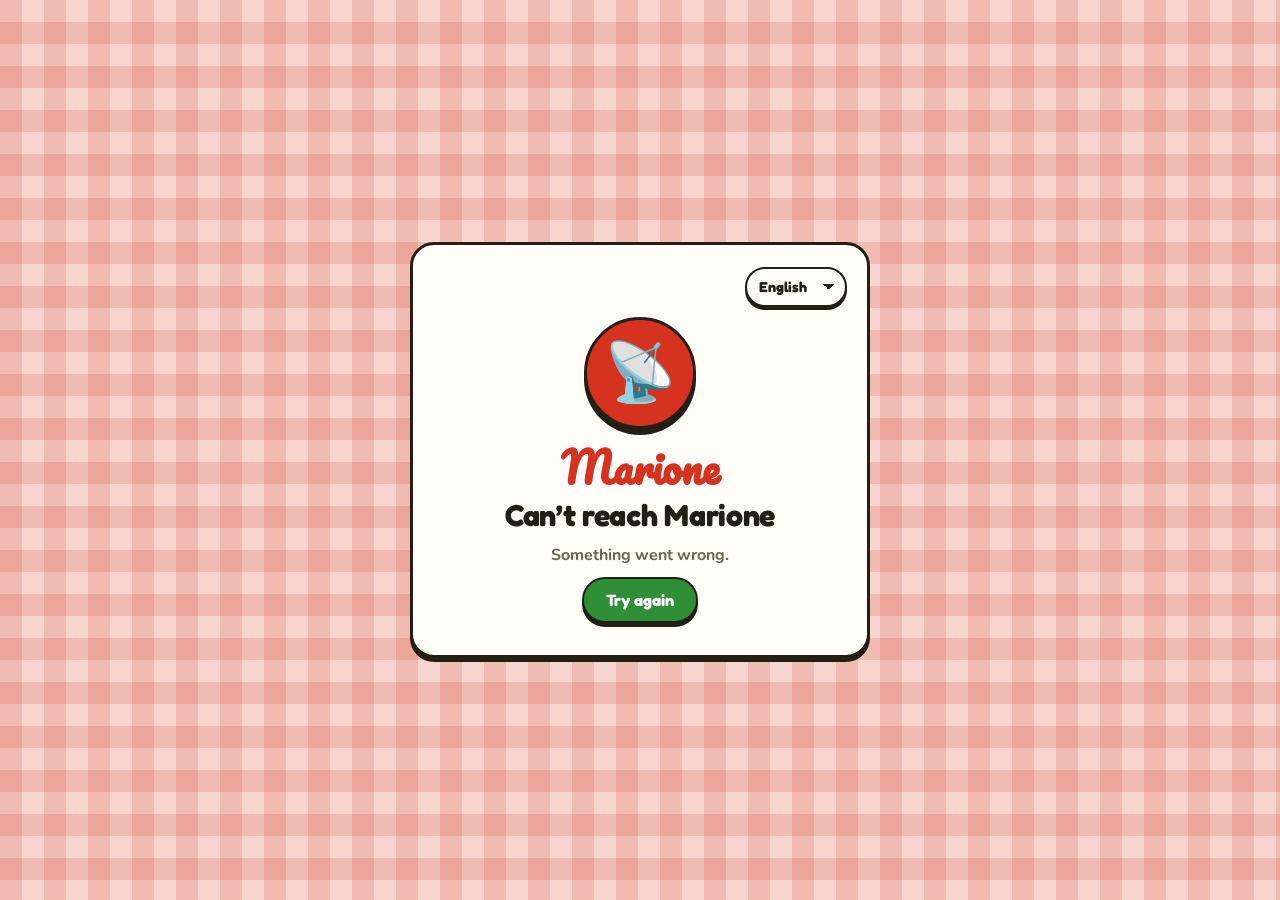
==== commit dab89583: "Games room: 13 games with bots and stakes, Meshy artwork, soundboard downloads - games/: pure engine" ====
--- a/src/marione/web/site/index.html
+++ b/src/marione/web/site/index.html
@@ -9,6 +9,11 @@
   <script src="theme.js"></script>
   <link rel="stylesheet" href="ds/styles.css">
   <link rel="stylesheet" href="app.css">
+  <link rel="stylesheet" href="css/games-casino.css">
+  <link rel="stylesheet" href="css/games-poker.css">
+  <link rel="stylesheet" href="css/games-chess.css">
+  <link rel="stylesheet" href="css/games-scopa.css">
+  <link rel="stylesheet" href="css/games-rummy.css">
 </head>
 <body>
   <div id="root"><div class="splash"><span class="mar-anim-bob">🍝</span><p>…</p></div></div>
--- a/src/marione/web/site/app.css
+++ b/src/marione/web/site/app.css
@@ -27,9 +27,9 @@
 [data-theme="dark"] .link { color: var(--pomodoro-300); }
 .script { font-family: var(--font-script); color: var(--pomodoro-500); } [data-theme="dark"] .script { color: var(--pomodoro-300); }
 
-/* ---------- layout ---------- */
-.app { min-height: 100dvh; display: grid; grid-template-columns: var(--nav-w) minmax(0, 1fr); grid-template-rows: auto 1fr; grid-template-areas: "top top" "nav view"; background: linear-gradient(90deg, var(--surface-2) calc(var(--nav-w) - 2px), var(--surface-hair) 0 var(--nav-w), transparent 0); }
-.topbar { grid-area: top; position: sticky; top: 0; z-index: var(--z-nav); display: flex; align-items: center; gap: 14px; padding: 12px 24px; background: var(--surface); border-bottom: 3px solid var(--line); }
+/* ---------- layout: sidebar | (topbar / page), player bar at the bottom ---------- */
+.app { min-height: 100dvh; display: grid; grid-template-columns: var(--nav-w) minmax(0, 1fr); grid-template-rows: auto 1fr; grid-template-areas: "nav top" "nav view"; }
+.topbar { grid-area: top; position: sticky; top: 0; z-index: var(--z-nav); display: flex; align-items: center; gap: 12px; min-height: var(--hh); padding: 10px 28px; background: var(--surface); border-bottom: 3px solid var(--line); }
 .topbar::after { content: ""; position: absolute; left: 0; right: 0; top: 100%; height: 9px; pointer-events: none; border-bottom: 3px solid var(--line);
   background: repeating-linear-gradient(90deg, var(--pomodoro-500) 0 14px, var(--panna-50) 14px 28px); }
 [data-theme="dark"] .topbar::after { background: repeating-linear-gradient(90deg, var(--pomodoro-600) 0 14px, #e9dcc0 14px 28px); }
@@ -43,26 +43,70 @@
 .pill.voice.on { background: color-mix(in srgb, var(--basilico-400) 22%, var(--surface)); border-color: var(--basilico-500); color: var(--ink); }
 .pill.coin { text-decoration: none; background: var(--oro-400); color: var(--oliva-900); border: 2.5px solid var(--line); box-shadow: 0 3px 0 var(--shadow-ink); font: 700 1.05rem var(--font-display); flex: none; }
 .coin-val.bump { display: inline-block; animation: mar-pop var(--dur-bounce) var(--ease-bounce); }
-.me { position: relative; display: inline-flex; flex: none; }
-.offline { position: absolute; right: -2px; bottom: -2px; width: 14px; height: 14px; border-radius: 50%; background: var(--pomodoro-500); border: 2.5px solid var(--surface); }
+.account-btn { position: relative; display: inline-flex; align-items: center; gap: 6px; flex: none; min-height: 44px; padding: 3px 10px 3px 3px; border: 2.5px solid var(--line); border-radius: var(--radius-pill); background: var(--surface); box-shadow: 0 3px 0 var(--shadow-ink); cursor: pointer; }
+.account-btn:hover { background: var(--surface-2); } .account-btn[aria-expanded="true"] { background: var(--highlight-gold); }
+.account-btn .chev { font-size: .8rem; color: var(--ink-muted); }
+.offline { position: absolute; left: 28px; bottom: 2px; width: 14px; height: 14px; border-radius: 50%; background: var(--pomodoro-500); border: 2.5px solid var(--surface); }
 .me-av { display: inline-flex; }
 .avatar { position: relative; display: inline-grid; place-items: center; flex: none; border-radius: 50%; background: var(--bg); color: #fff; font-family: var(--font-display); font-weight: 700; border: 2px solid var(--line); overflow: hidden; line-height: 1; }
 .avatar img { position: absolute; inset: 0; width: 100%; height: 100%; object-fit: cover; }
 
-.nav { grid-area: nav; position: sticky; top: var(--hh); align-self: start; height: calc(100dvh - var(--hh)); display: flex; flex-direction: column; gap: 8px; padding: 26px 16px 20px; }
-.nav-item { display: flex; align-items: center; gap: 12px; padding: 11px 16px; border-radius: var(--radius-pill); text-decoration: none; font: 600 1.1rem var(--font-display); color: var(--ink-soft); border: 2.5px solid transparent; transition: transform var(--dur-fast) var(--ease-bounce), background var(--dur-fast); }
+.nav { grid-area: nav; position: sticky; top: 0; align-self: start; height: 100dvh; display: flex; flex-direction: column; gap: 4px; padding: 14px 14px 18px; overflow-y: auto; background: var(--surface-2); border-right: 2px solid var(--surface-hair); }
+body.has-player .nav { height: calc(100dvh - var(--pb-h)); }
+.nav .brand { padding: 2px 6px 18px; }
+.nav-item { display: flex; align-items: center; gap: 12px; min-height: 48px; padding: 8px 14px; border-radius: var(--radius-pill); text-decoration: none; font: 600 1.08rem var(--font-display); color: var(--ink-soft); border: 2.5px solid transparent; transition: transform var(--dur-fast) var(--ease-bounce), background var(--dur-fast); }
 .nav-item:hover { background: color-mix(in srgb, var(--pomodoro-400) 12%, transparent); transform: translateX(3px); }
 .nav-item:active { transform: scale(.96); }
 .nav-item[aria-current="page"] { background: var(--pomodoro-500); color: #fff; border-color: var(--line); box-shadow: 0 3px 0 var(--shadow-ink); transform: none; }
-.nav-emoji { font-size: 1.35rem; width: 28px; text-align: center; }
-.nav-foot { margin-top: auto; display: flex; flex-direction: column; align-items: flex-start; gap: 4px; padding: 0 16px; }
+.nav-emoji { font-size: 1.3rem; width: 28px; text-align: center; }
+.nav-foot { margin-top: auto; padding: 12px 14px 0; }
 .nav-foot .script { font-size: 1.3rem; }
-
-.view { grid-area: view; min-width: 0; padding: 40px 32px 64px; background: var(--main-bg); background-image: radial-gradient(circle, var(--dot) 2.5px, transparent 3px); background-size: 30px 30px; outline: none; }
-.page { max-width: 1060px; margin: 0 auto; display: grid; gap: 22px; align-content: start; }
+.tabbar { display: none; }
+.mobile-only { display: none !important; }
+.crumb { justify-self: start; font: 700 1rem var(--font-display); color: var(--ink-muted); text-decoration: none; padding: 6px 0; }
+
+.view { grid-area: view; min-width: 0; padding: 36px 32px 64px; background: var(--main-bg); background-image: radial-gradient(circle, var(--dot) 2.5px, transparent 3px); background-size: 30px 30px; outline: none; }
+body.has-player .view { padding-bottom: calc(64px + var(--pb-h)); }
+
+/* ---------- popover menu (account, sound actions) ---------- */
+.menu { position: fixed; z-index: var(--z-toast); min-width: 220px; max-width: calc(100vw - 16px); display: grid; gap: 2px; padding: 8px; background: var(--surface); border: 3px solid var(--line); border-radius: var(--radius-md); box-shadow: 0 6px 0 var(--shadow-ink); animation: mar-pop var(--dur-fast) var(--ease-out); }
+[data-theme="dark"] .menu { border-color: var(--surface-hair); box-shadow: 0 6px 0 #000; }
+.menu-item { display: flex; align-items: center; gap: 12px; min-height: 44px; padding: 8px 12px; border: 0; border-radius: 12px; background: transparent; cursor: pointer; text-align: left; font: 700 1rem var(--font-body); color: var(--ink); }
+.menu-item:hover, .menu-item:focus-visible { background: var(--surface-2); }
+.menu-item > span:first-child { width: 24px; text-align: center; }
+.menu-item.danger { color: var(--neg); }
+.menu-head { display: flex; align-items: center; gap: 12px; padding: 6px 10px 12px; margin-bottom: 4px; border-bottom: 2px dashed var(--surface-hair); }
+.menu-head strong { display: block; font: 700 1.1rem var(--font-display); color: var(--ink); } .menu-head small { color: var(--ink-muted); font-weight: 800; }
+.menu-row { display: flex; align-items: center; justify-content: space-between; gap: 12px; min-height: 48px; padding: 4px 6px 4px 12px; font-weight: 700; color: var(--ink); }
+
+/* ---------- player bar ---------- */
+:root { --pb-h: 88px; }
+.playerbar { position: fixed; left: 0; right: 0; bottom: 0; z-index: var(--z-nav); height: var(--pb-h); display: grid; grid-template-columns: minmax(0, 1fr) minmax(0, 1.3fr) minmax(0, 1fr); align-items: center; gap: 20px; padding: 10px 20px; background: var(--surface); border-top: 3px solid var(--line); box-shadow: 0 -4px 0 color-mix(in srgb, var(--shadow-ink) 30%, transparent); }
+.pb-song { display: flex; align-items: center; gap: 12px; min-width: 0; }
+.pb-art { flex: none; text-decoration: none; }
+.pb-text { display: grid; min-width: 0; }
+.pb-title { font: 700 1.02rem/1.25 var(--font-display); color: var(--ink); text-decoration: none; white-space: nowrap; overflow: hidden; text-overflow: ellipsis; }
+.pb-title:hover { text-decoration: underline; }
+.pb-sub { color: var(--ink-muted); font-weight: 700; white-space: nowrap; overflow: hidden; text-overflow: ellipsis; }
+.pb-center { display: grid; gap: 4px; justify-items: center; min-width: 0; }
+.pb-controls { display: flex; align-items: center; gap: 10px; }
+.pb-btn { display: inline-grid; place-items: center; width: 40px; height: 40px; border: 0; border-radius: 50%; background: transparent; cursor: pointer; font-size: 1.15rem; color: var(--ink); text-decoration: none; transition: transform var(--dur-fast) var(--ease-bounce), background var(--dur-fast); }
+.pb-btn:hover { background: var(--surface-2); transform: scale(1.08); } .pb-btn:active { transform: scale(.92); }
+.pb-btn.main { width: 46px; height: 46px; background: var(--ink); color: var(--surface); font-size: 1.35rem; border: 2.5px solid var(--line); }
+[data-theme="dark"] .pb-btn.main { background: var(--panna-50); color: #1c160d; }
+.pb-line { display: grid; grid-template-columns: auto 1fr auto; align-items: center; gap: 10px; width: 100%; max-width: 620px; }
+.pb-time { font: 700 .8rem var(--font-display); color: var(--ink-muted); min-width: 4ch; text-align: center; font-variant-numeric: tabular-nums; }
+.pb-progress .progress { height: 10px; border-width: 2px; }
+.progress.thin .progress-fill { background: var(--pomodoro-500); min-width: 0; transition: width 1s linear; }
+.pb-right { display: flex; align-items: center; justify-content: flex-end; gap: 10px; }
+.pb-right input[type="range"] { max-width: 130px; }
+.pb-q { position: relative; }
+.pb-count { position: absolute; top: -2px; right: -4px; min-width: 20px; height: 20px; padding: 0 5px; border-radius: 10px; background: var(--pomodoro-500); color: #fff; border: 2px solid var(--surface); font: 800 .7rem/16px var(--font-body); text-align: center; pointer-events: none; }
+
+.page { max-width: 1060px; margin: 0 auto; display: grid; grid-template-columns: minmax(0, 1fr); gap: 22px; align-content: start; }
 .page > :empty, .stack-lg > :empty, .grid > :empty { display: none; }
-.page-head h1 { font-size: clamp(1.9rem, 4vw, 2.6rem); }
-.page-head p { color: var(--ink-muted); margin-top: 4px; font-weight: 700; }
+.page-head h1 { font-size: clamp(1.7rem, 3.4vw, 2.3rem); }
+.page-head p { color: var(--ink-muted); margin-top: 2px; font-weight: 700; }
 .stack { display: grid; gap: 14px; } .stack-lg { display: grid; gap: 22px; }
 .grid { display: grid; gap: 22px; align-items: start; }
 .g-main { grid-template-columns: 2fr 1fr; } .g-2 { grid-template-columns: 1fr 1fr; } .g-2.one, .g-main.one { grid-template-columns: 1fr; }
@@ -139,6 +183,10 @@
 .bignum { font: 700 clamp(2.8rem, 8vw, 4.6rem)/1 var(--font-display); color: var(--on-gold); display: flex; align-items: center; gap: 12px; text-shadow: 0 3px 0 rgba(0, 0, 0, .12); }
 .coin-big { font-size: .8em; animation: mar-coin-drop var(--dur-bounce) var(--ease-bounce); }
 .tier-row { display: flex; }
+.bc-top { display: flex; align-items: center; justify-content: space-between; gap: 10px; flex-wrap: wrap; }
+.rank-chip { display: inline-flex; align-items: center; gap: 8px; min-height: 44px; padding: 6px 14px; border: 2.5px solid var(--oliva-900); border-radius: var(--radius-pill); background: rgba(255, 255, 255, .55); color: var(--oliva-900); text-decoration: none; transition: transform var(--dur-fast) var(--ease-bounce); }
+[data-theme="dark"] .rank-chip { background: rgba(0, 0, 0, .3); border-color: var(--on-gold); color: var(--on-gold); }
+.rank-chip:hover { transform: translateY(-2px); } .rank-chip strong { font: 700 1.25rem var(--font-display); } .rank-chip small { font-weight: 800; }
 .tier-prog { display: grid; gap: 8px; margin-top: 4px; } .tier-prog p { font-weight: 700; } .tier-prog .muted { color: inherit; opacity: .75; }
 .balance-card .progress { background: rgba(255, 255, 255, .45); border-color: var(--oliva-900); } [data-theme="dark"] .balance-card .progress { background: rgba(0, 0, 0, .35); border-color: #0f0a05; }
 .rank-card { position: relative; overflow: hidden; display: grid; gap: 6px; align-content: start; }
@@ -152,7 +200,7 @@
 .quick { display: flex; align-items: center; gap: 14px; padding: 16px 18px; background: var(--surface); border: 3px solid var(--line); border-radius: var(--radius-lg); box-shadow: 0 4px 0 var(--shadow-ink); text-decoration: none; transition: transform var(--dur-fast) var(--ease-bounce), box-shadow var(--dur-fast); }
 [data-theme="dark"] .quick { box-shadow: 0 4px 0 #000, 0 0 0 1px var(--surface-hair); }
 .quick:hover { transform: translateY(-3px) rotate(-.6deg); } .quick:active { transform: translateY(3px) scale(.98); box-shadow: 0 1px 0 var(--shadow-ink); }
-.quick strong { display: block; font: 700 1.1rem var(--font-display); color: var(--ink); } .quick small { color: var(--ink-muted); font-weight: 700; }
+.quick strong { display: block; font: 700 1.1rem var(--font-display); color: var(--ink); } .quick small { display: block; color: var(--ink-muted); font-weight: 700; line-height: 1.3; }
 .q-emoji { display: grid; place-items: center; width: 52px; height: 52px; border-radius: 50%; background: var(--oro-200); border: 2.5px solid var(--line); font-size: 1.6rem; flex: none; }
 .quick.danger .q-emoji { background: var(--pomodoro-200); }
 .quick:not(.danger):nth-child(3) .q-emoji { background: var(--basilico-200); }
@@ -215,10 +263,6 @@
 .tile-emoji { font-size: 2.8rem; line-height: 1.1; transition: transform var(--dur-base) var(--ease-bounce); } .tile-main:hover .tile-emoji { transform: scale(1.18) rotate(-6deg); }
 .tile-name { font: 700 1.05rem/1.2 var(--font-display); color: var(--ink); overflow-wrap: anywhere; display: -webkit-box; -webkit-line-clamp: 2; -webkit-box-orient: vertical; overflow: hidden; }
 .tile-main small { color: var(--ink-muted); font-weight: 700; }
-.tile-tools { display: flex; border-top: 2px dashed var(--surface-hair); }
-.tile-ib { flex: 1; min-height: 42px; border: 0; background: transparent; cursor: pointer; font-size: 1rem; transition: background var(--dur-fast), transform var(--dur-fast) var(--ease-bounce); }
-.tile-ib:hover { background: var(--surface-2); transform: scale(1.15); } .tile-ib:active { transform: scale(.85); }
-.tile-ib.on { color: var(--oro-500); font-size: 1.15rem; } .tile-ib.del:hover { background: color-mix(in srgb, var(--pomodoro-400) 25%, var(--surface)); }
 .tile-add { display: grid; justify-items: center; align-content: center; gap: 4px; min-height: 190px; padding: 16px; text-align: center; background: transparent; border: 3px dashed var(--ink-muted); border-radius: var(--radius-lg); cursor: pointer; color: var(--ink-soft); transition: transform var(--dur-fast) var(--ease-bounce), background var(--dur-fast), border-color var(--dur-fast); }
 .tile-add:hover:not(:disabled) { background: color-mix(in srgb, var(--oro-300) 18%, transparent); border-color: var(--pomodoro-500); transform: scale(1.02); }
 .tile-add:active { transform: scale(.97); } .tile-add:disabled { opacity: .55; cursor: not-allowed; }
@@ -253,6 +297,7 @@
 .emoji-pick { aspect-ratio: 1; min-height: 38px; font-size: 1.3rem; background: var(--surface-2); border: 2px solid var(--surface-hair); border-radius: 12px; cursor: pointer; transition: transform var(--dur-fast) var(--ease-bounce); }
 .emoji-pick:hover { transform: scale(1.2) rotate(-5deg); border-color: var(--pomodoro-500); } .emoji-pick:active { transform: scale(.9); }
 .toasts { position: fixed; right: 20px; bottom: 20px; z-index: var(--z-toast); display: grid; gap: 10px; width: min(380px, calc(100vw - 32px)); pointer-events: none; }
+body.has-player .toasts { bottom: calc(var(--pb-h) + 16px); }
 .toast { pointer-events: auto; display: flex; align-items: center; gap: 10px; text-align: left; padding: 12px 16px; background: var(--surface); color: var(--ink); border: 3px solid var(--line); border-radius: var(--radius-lg); box-shadow: 0 4px 0 var(--shadow-ink); font: 700 .98rem var(--font-body); cursor: pointer; animation: toast-in .45s var(--ease-bounce); }
 [data-theme="dark"] .toast { box-shadow: 0 4px 0 #000, 0 0 0 1px var(--surface-hair); }
 .toast.ok { background: color-mix(in srgb, var(--basilico-400) 30%, var(--surface)); } .toast.err { background: color-mix(in srgb, var(--pomodoro-400) 30%, var(--surface)); }
@@ -271,27 +316,46 @@
 
 /* ---------- mobile ---------- */
 @media (max-width: 799px) {
-  :root { --hh: 66px; }
-  .app { background: none; grid-template-columns: minmax(0, 1fr); grid-template-areas: "top" "view"; }
-  .topbar { padding: 10px 12px; gap: 8px; }
-  .logo { width: 40px; height: 40px; font-size: 21px; } .icon-btn.round { width: 38px; height: 38px; }
-  .nav { position: fixed; z-index: var(--z-nav); left: 0; right: 0; bottom: 0; top: auto; height: auto; flex-direction: row; gap: 2px; padding: 8px 6px calc(8px + env(safe-area-inset-bottom)); background: var(--surface); border-right: 0; border-top: 3px solid var(--line); }
-  .nav-item { flex: 1; min-width: 0; flex-direction: column; gap: 0; padding: 6px 2px 5px; font-size: .72rem; font-weight: 700; text-align: center; justify-content: center; }
-  .nav-item:hover { transform: none; } .nav-emoji { font-size: 1.35rem; width: auto; } .nav-label { max-width: 100%; overflow: hidden; text-overflow: ellipsis; }
-  .nav-foot { display: none; }
-  .view { padding: 26px 16px calc(112px + env(safe-area-inset-bottom)); }
+  :root { --hh: 62px; --tb-h: 68px; --pb-h: 64px; }
+  .app { grid-template-columns: minmax(0, 1fr); grid-template-areas: "top" "view"; }
+  .nav { display: none; }
+  .mobile-only { display: revert !important; }
+  .topbar { padding: 8px 12px; gap: 8px; }
+  .logo { width: 40px; height: 40px; font-size: 21px; }
+  .tabbar { position: fixed; z-index: var(--z-nav); left: 0; right: 0; bottom: 0; display: flex; gap: 2px; padding: 6px 6px calc(6px + env(safe-area-inset-bottom)); background: var(--surface); border-top: 3px solid var(--line); }
+  .tab-item { flex: 1; min-width: 0; min-height: 52px; display: flex; flex-direction: column; align-items: center; justify-content: center; gap: 1px; border-radius: 16px; text-decoration: none; font: 700 .74rem var(--font-display); color: var(--ink-muted); }
+  .tab-item .nav-emoji { font-size: 1.35rem; width: auto; filter: grayscale(.5); opacity: .8; transition: transform var(--dur-fast) var(--ease-bounce); }
+  .tab-item .nav-label { max-width: 100%; overflow: hidden; text-overflow: ellipsis; white-space: nowrap; }
+  .tab-item[aria-current="page"] { color: var(--pomodoro-500); background: color-mix(in srgb, var(--pomodoro-400) 14%, transparent); }
+  [data-theme="dark"] .tab-item[aria-current="page"] { color: var(--pomodoro-300); }
+  .tab-item[aria-current="page"] .nav-emoji { filter: none; opacity: 1; transform: translateY(-1px) scale(1.1); }
+  .view { padding: 18px 16px calc(var(--tb-h) + 32px + env(safe-area-inset-bottom)); }
+  body.has-player .view { padding-bottom: calc(var(--tb-h) + var(--pb-h) + 40px + env(safe-area-inset-bottom)); }
+  /* mini player, docked above the tabs */
+  .playerbar { bottom: calc(var(--tb-h) + env(safe-area-inset-bottom)); left: 8px; right: 8px; height: var(--pb-h); grid-template-columns: minmax(0, 1fr) auto; gap: 8px; padding: 6px 8px; border: 3px solid var(--line); border-radius: var(--radius-md); box-shadow: 0 4px 0 var(--shadow-ink); overflow: hidden; }
+  .pb-art .cover { width: 44px !important; height: 44px !important; border-radius: 10px; }
+  .pb-center { display: block; }
+  .pb-line { position: absolute; left: 0; right: 0; bottom: 0; max-width: none; display: block; }
+  .pb-line .pb-time { display: none; }
+  .pb-progress .progress { height: 4px; border: 0; border-radius: 0; background: var(--surface-sunken); }
+  .pb-right { display: none; }
+  .pb-btn { width: 44px; height: 44px; }
+  .pb-btn.main { width: 44px; height: 44px; }
   .grid, .g-main, .g-2 { grid-template-columns: minmax(0, 1fr); }
   .card { padding: 18px; } .card-title { margin-bottom: 12px; }
-  .toasts { right: 12px; left: 12px; width: auto; bottom: calc(92px + env(safe-area-inset-bottom)); }
-  .tiles { grid-template-columns: repeat(2, minmax(0, 1fr)); gap: 14px; }
-  .vol { grid-template-columns: auto 1fr auto; min-width: 0; width: 100%; gap: 10px; } .controls { gap: 16px; } .controls .btn { width: 100%; }
+  .toasts { right: 12px; left: 12px; width: auto; bottom: calc(var(--tb-h) + 20px + env(safe-area-inset-bottom)); }
+  body.has-player .toasts { bottom: calc(var(--tb-h) + var(--pb-h) + 24px + env(safe-area-inset-bottom)); }
+  .vol { grid-template-columns: auto 1fr auto; min-width: 0; gap: 10px; }
   .lb .c-tier { display: none; } .tier-mini { display: inline; } .lb .c-rank { width: 40px; padding-left: 4px; padding-right: 4px; font-size: 1.1rem; } .lb td { padding: 10px 6px; }
   .info-row { flex-direction: column; text-align: center; }
   .emoji-grid { grid-template-columns: repeat(6, 1fr); }
   .modal-foot .btn { flex: 1; }
-  .rank-emoji { font-size: 2.6rem; }
+  .g-quick { grid-template-columns: repeat(2, minmax(0, 1fr)); gap: 10px; }
+  .quick { flex-direction: column; align-items: flex-start; gap: 8px; padding: 14px; }
+  .quick small { display: none; }
+  .q-emoji { width: 44px; height: 44px; font-size: 1.35rem; }
 }
-@media (max-width: 559px) { .wordmark { display: none; } .pill.voice { flex: 0 1 auto; max-width: 150px; padding: 6px 10px; font-size: .85rem; } .pill.coin { padding: 5px 11px; } }
+@media (max-width: 559px) { .pill.voice { flex: 0 1 auto; max-width: 150px; padding: 6px 10px; font-size: .85rem; } .pill.coin { padding: 5px 11px; } }
 @media (max-width: 800px) and (min-width: 560px) { .pill.voice { max-width: 260px; } }
 .lb th.c-rank, .lb th.c-bal { font: 800 .72rem var(--font-body); letter-spacing: .08em; color: var(--ink-muted); }
 .lb th.c-rank { text-align: center; }
@@ -323,14 +387,9 @@
 .login-lang { justify-self: end; margin: -14px -8px 0 0; }
 
 /* sidebar groups */
-.nav-group { display: grid; gap: 8px; margin-top: 14px; padding-top: 14px; border-top: 2px dashed var(--surface-hair); }
-.nav-group-label { font: 800 .72rem var(--font-body); letter-spacing: .1em; text-transform: uppercase; color: var(--ink-muted); padding: 0 16px; }
-.more-btn { display: none; background: transparent; cursor: pointer; }
-.more-list { display: grid; gap: 8px; }
-.more-item { display: flex; align-items: center; gap: 14px; min-height: 52px; padding: 10px 16px; border: 2.5px solid var(--line); border-radius: var(--radius-md); text-decoration: none; font: 700 1.1rem var(--font-display); color: var(--ink); background: var(--surface-2); }
-.more-item span:first-child { font-size: 1.4rem; width: 30px; text-align: center; }
-.more-row { display: flex; align-items: center; justify-content: space-between; gap: 12px; min-height: 52px; padding: 8px 16px; font: 700 1.1rem var(--font-display); color: var(--ink); }
-.modal.sheet { width: min(420px, calc(100vw - 24px)); }
+.nav-group { display: grid; gap: 4px; margin-top: 12px; padding-top: 12px; border-top: 2px dashed var(--surface-hair); }
+.nav-group-label { font: 800 .72rem var(--font-body); letter-spacing: .1em; text-transform: uppercase; color: var(--ink-muted); padding: 0 16px 4px; }
+.hub { display: grid; gap: 14px; grid-template-columns: repeat(auto-fit, minmax(260px, 1fr)); }
 
 /* tabs */
 .tabs { display: flex; gap: 8px; flex-wrap: wrap; padding: 6px; background: var(--surface); border: 3px solid var(--line); border-radius: var(--radius-pill); box-shadow: 0 4px 0 var(--shadow-ink); justify-self: start; max-width: 100%; }
@@ -367,13 +426,23 @@
 .fold[open] .fold-chev { transform: rotate(180deg); }
 .fold-body { padding: 18px 24px 24px; }
 
-/* soundboard: sticky control bar, compact tiles */
-.controls.sticky { position: sticky; top: calc(var(--hh) + 14px); z-index: 5; display: grid; gap: 12px; padding: 14px 18px; }
-.controls-row { display: flex; align-items: center; gap: 14px; flex-wrap: wrap; }
-.controls-row .vol { flex: 1; }
-.tiles { grid-template-columns: repeat(auto-fill, minmax(138px, 1fr)); gap: 14px; }
-.tile-main { padding: 14px 8px 8px; } .tile-emoji { font-size: 2.3rem; }
-.tile-ib { min-height: 44px; }
+/* soundboard: one compact sticky bar (find | output), whole tile plays, ★ and ⋯ on the corners */
+.board-bar { position: sticky; top: calc(var(--hh) + 12px); z-index: 5; display: flex; align-items: center; gap: 12px 20px; flex-wrap: wrap; padding: 10px 12px; background: var(--surface); border: 3px solid var(--line); border-radius: var(--radius-lg); box-shadow: 0 4px 0 var(--shadow-ink); }
+[data-theme="dark"] .board-bar { box-shadow: 0 4px 0 #000, 0 0 0 1px var(--surface-hair); }
+.bb-find { flex: 1 1 520px; display: flex; align-items: center; gap: 10px; min-width: 0; }
+.bb-find .search { flex: 1; min-width: 160px; }
+.bb-out { flex: 0 1 340px; display: flex; align-items: center; gap: 12px; min-width: 0; }
+.bb-out .vol { min-width: 0; flex: 1; gap: 8px; }
+.chips.filter .chip { min-height: 44px; }
+.tiles { grid-template-columns: repeat(auto-fill, minmax(132px, 1fr)); gap: 14px; }
+.tile { position: relative; }
+.tile-main { padding: 22px 8px 12px; min-height: 132px; } .tile-emoji { font-size: 2.3rem; }
+.tile.previewing { border-color: var(--basilico-500); }
+.tile-star, .tile-more { position: absolute; top: 4px; width: 36px; height: 36px; display: grid; place-items: center; border: 0; border-radius: 50%; background: transparent; cursor: pointer; font-size: 1.05rem; color: var(--ink-muted); transition: background var(--dur-fast), transform var(--dur-fast) var(--ease-bounce); }
+.tile-star { left: 4px; } .tile-more { right: 4px; font-size: 1.3rem; font-weight: 800; }
+.tile-star:hover, .tile-more:hover, .tile-more[aria-expanded="true"] { background: var(--surface-2); transform: scale(1.1); color: var(--ink); }
+.tile-star.on { color: var(--oro-500); }
+@media (hover: hover) { .tile:not(:hover):not(:focus-within) .tile-star:not(.on), .tile:not(:hover):not(:focus-within) .tile-more { opacity: 0; } }
 
 /* split panes (entrances, brain): list left, detail right; one at a time on mobile */
 .split { display: grid; grid-template-columns: minmax(250px, 340px) minmax(0, 1fr); gap: 22px; align-items: start; }
@@ -414,16 +483,23 @@
 
 @media (max-width: 799px) {
   .hide-sm { display: none; }
-  .nav .nav-group, .nav a.nav-item:not([data-k="home"]):not([data-k="economy"]):not([data-k="soundboard"]) { display: none; }
-  .more-btn { display: flex; }
-  .more-btn.active { background: var(--pomodoro-500); color: #fff; border-color: var(--line); }
-  .tabs { border-radius: var(--radius-lg); width: 100%; justify-self: stretch; }
-  .tab { flex: 1 1 40%; justify-content: center; padding: 8px 10px; }
-  .controls.sticky { position: static; padding: 12px; }
-  .controls-row .vol { flex: 1 1 100%; }
-  .chips.filter { flex: 1 1 100%; } .chips.filter .chip { flex: 1; }
-  .controls-row .btn { flex: 1; }
-  .tiles { grid-template-columns: repeat(auto-fill, minmax(118px, 1fr)); gap: 10px; }
+  .board-bar { position: static; padding: 0; background: none; border: 0; box-shadow: none; gap: 10px; }
+  .bb-find { flex-wrap: wrap; flex-basis: 100%; }
+  .bb-find .search { flex: 1 1 100%; }
+  .bb-find .chips.filter { flex: 1; flex-wrap: nowrap; min-width: 0; }
+  .bb-find .chip { flex: 1 1 auto; padding: 6px 8px; font-size: .88rem; min-width: 0; }
+  .bb-find .sort-pick { max-width: 118px; padding-left: 10px; padding-right: 28px; font-size: .88rem; background-position: calc(100% - 16px) 50%, calc(100% - 10px) 50%; }
+  .page-head { flex-wrap: nowrap; align-items: center; }
+  .page-head > div { min-width: 0; }
+  .page-head p { font-size: .92rem; line-height: 1.35; }
+  .page-head > .btn { flex: none; min-height: 44px; padding: 8px 14px; font-size: .95rem; }
+  .bb-out { flex-basis: 100%; }
+  .tiles { grid-template-columns: repeat(auto-fill, minmax(104px, 1fr)); gap: 10px; }
+  .tile-main { min-height: 116px; padding: 20px 6px 10px; } .tile-emoji { font-size: 2rem; } .tile-name { font-size: .95rem; }
+  .tabs { flex-wrap: nowrap; gap: 4px; padding: 5px; border-radius: var(--radius-lg); width: 100%; justify-self: stretch; }
+  .tab { flex: 1 1 0; min-width: 0; flex-direction: column; gap: 0; min-height: 52px; padding: 5px 4px; border-radius: 16px; font-size: .8rem; justify-content: center; }
+  .tab > span:first-child { font-size: 1.15rem; }
+  .tab > span:last-child { max-width: 100%; overflow: hidden; text-overflow: ellipsis; white-space: nowrap; }
   .split { grid-template-columns: minmax(0, 1fr); }
   .split-left { position: static; max-height: none; }
   .split.has-selection .split-left { display: none; }
@@ -432,3 +508,214 @@
   .fold > summary { padding: 16px; } .fold-body { padding: 14px 16px 18px; }
   .pager .btn.sm { padding: 4px 12px; }
 }
+
+/* ---------- music (Spotify-like) ---------- */
+.music { display: grid; gap: 20px; }
+.ms-search { display: flex; gap: 10px; align-items: center; }
+.ms-box { position: relative; flex: 1; min-width: 0; }
+.ms-box input { width: 100%; min-height: 56px; padding: 12px 48px 12px 50px; border: 3px solid var(--line); border-radius: var(--radius-pill); background: var(--surface); color: var(--ink); font: 700 1.08rem var(--font-body); box-shadow: 0 4px 0 var(--shadow-ink); }
+.ms-box input::-webkit-search-cancel-button { display: none; }
+[data-theme="dark"] .ms-box input { background: var(--surface-2); border-color: var(--surface-hair); }
+.ms-ico { position: absolute; left: 18px; top: 50%; transform: translateY(-50%); font-size: 1.15rem; pointer-events: none; }
+.ms-clear { position: absolute; right: 8px; top: 50%; transform: translateY(-50%); }
+.ms-clear:hover { transform: translateY(-50%) scale(1.08); }
+.ms-search > .btn { min-height: 56px; }
+.ms-layout { display: grid; grid-template-columns: minmax(0, 1fr) 320px; gap: 22px; align-items: start; }
+.ms-main { display: grid; gap: 26px; min-width: 0; }
+.ms-h { font-size: 1.4rem; }
+.ms-wait { padding: 40px 0; }
+.ms-hero { display: flex; gap: 26px; align-items: flex-end; padding: 26px; border: 3px solid var(--line); border-radius: var(--radius-lg); box-shadow: 0 4px 0 var(--shadow-ink);
+  background: linear-gradient(160deg, var(--gold-a), color-mix(in srgb, var(--pomodoro-300) 45%, var(--gold-b))); color: var(--on-gold); }
+[data-theme="dark"] .ms-hero { background: linear-gradient(160deg, #5b4512, #4a1d14); box-shadow: 0 4px 0 #000; }
+.ms-hero.idle { background: var(--surface); color: var(--ink-soft); }
+.ms-hero-art .cover { border-width: 3px; border-radius: 18px; box-shadow: 0 6px 0 var(--shadow-ink); font-size: 4rem; }
+.ms-hero-info { flex: 1; min-width: 0; display: grid; gap: 8px; justify-items: start; }
+.ms-hero-info .eyebrow { color: inherit; opacity: .8; }
+.ms-hero-info h2 { font-size: clamp(1.5rem, 3.2vw, 2.5rem); line-height: 1.1; overflow-wrap: anywhere; display: -webkit-box; -webkit-line-clamp: 3; -webkit-box-orient: vertical; overflow: hidden; }
+.ms-hero-info h2 a { color: inherit; text-decoration: none; } .ms-hero-info h2 a:hover { text-decoration: underline; }
+.ms-hero-info .muted { color: inherit; opacity: .85; }
+.ms-hero-bar { display: grid; grid-template-columns: auto 1fr auto; align-items: center; gap: 10px; width: 100%; max-width: 520px; }
+.ms-hero-bar .pb-time { color: inherit; }
+.ms-hero-bar .progress { height: 10px; border-width: 2px; }
+.ms-hero-ctl { display: flex; align-items: center; gap: 8px; margin-top: 4px; }
+.big-play { width: 60px; height: 60px; border-radius: 50%; border: 3px solid var(--line); background: var(--basilico-500); color: #fff; font-size: 1.8rem; line-height: 1; cursor: pointer; box-shadow: 0 4px 0 var(--shadow-ink); transition: transform var(--dur-fast) var(--ease-bounce); }
+.big-play:hover { transform: scale(1.07); } .big-play:active { transform: translateY(2px) scale(.94); box-shadow: 0 1px 0 var(--shadow-ink); }
+.ms-hero .pb-btn { color: inherit; } .ms-hero .pb-btn:hover { background: rgba(255, 255, 255, .35); }
+.ms-res-head { display: flex; align-items: center; justify-content: space-between; gap: 12px; }
+.tl-card { padding: 10px; }
+.tl { list-style: none; margin: 0; padding: 0; }
+.tl-row { display: grid; grid-template-columns: 40px 44px minmax(0, 1fr) auto auto; align-items: center; gap: 12px; padding: 6px 8px; border-radius: var(--radius-md); }
+.tl-row:hover, .tl-row:focus-within { background: var(--surface-2); }
+.tl-num { position: relative; display: grid; place-items: center; height: 40px; font: 700 1rem var(--font-display); color: var(--ink-muted); }
+.tl-play { position: absolute; inset: 0; display: none; place-items: center; border: 0; border-radius: 50%; background: transparent; color: var(--ink); font-size: 1rem; cursor: pointer; }
+.tl-row:hover .tl-i, .tl-row:focus-within .tl-i { visibility: hidden; }
+.tl-row:hover .tl-play, .tl-row:focus-within .tl-play { display: grid; }
+.tl-main { display: grid; min-width: 0; }
+.tl-main strong { color: var(--ink); white-space: nowrap; overflow: hidden; text-overflow: ellipsis; }
+.tl-main small { color: var(--ink-muted); font-weight: 700; white-space: nowrap; overflow: hidden; text-overflow: ellipsis; }
+.tl-dur { font: 700 .9rem var(--font-display); color: var(--ink-muted); font-variant-numeric: tabular-nums; }
+.tl-actions { display: flex; gap: 6px; }
+.tl-actions .btn.sm { min-height: 40px; min-width: 44px; padding: 4px 12px; }
+.tl-now { display: none; }
+.cards { display: grid; grid-template-columns: repeat(auto-fill, minmax(170px, 1fr)); gap: 16px; }
+.mcard { display: grid; gap: 4px; align-content: start; padding: 10px; border-radius: var(--radius-md); background: var(--surface); border: 2.5px solid var(--surface-hair); transition: background var(--dur-fast); min-width: 0; }
+.mcard:hover { background: var(--surface-2); }
+.mcard strong { color: var(--ink); font-size: .98rem; line-height: 1.25; display: -webkit-box; -webkit-line-clamp: 2; -webkit-box-orient: vertical; overflow: hidden; }
+.mcard small { color: var(--ink-muted); font-weight: 700; white-space: nowrap; overflow: hidden; text-overflow: ellipsis; }
+.mcard-art { position: relative; margin-bottom: 6px; }
+.cover.wide { width: 100% !important; height: auto !important; aspect-ratio: 16 / 9; font-size: 2.4rem; }
+.mcard-play { position: absolute; right: 8px; bottom: 8px; width: 46px; height: 46px; border-radius: 50%; border: 2.5px solid var(--line); background: var(--basilico-500); color: #fff; font-size: 1.3rem; cursor: pointer; box-shadow: 0 3px 0 var(--shadow-ink);
+  opacity: 0; transform: translateY(8px); transition: opacity var(--dur-fast), transform var(--dur-fast) var(--ease-bounce); }
+.mcard:hover .mcard-play, .mcard-play:focus-visible { opacity: 1; transform: none; }
+@media (hover: none) { .mcard-play { opacity: 1; transform: none; } }
+.ms-queue { position: sticky; top: calc(var(--hh) + 20px); display: grid; gap: 8px; padding: 18px; max-height: calc(100dvh - var(--hh) - 40px); overflow: auto; }
+body.has-player .ms-queue { max-height: calc(100dvh - var(--hh) - var(--pb-h) - 40px); }
+.q-label { font: 800 .75rem var(--font-body); letter-spacing: .08em; text-transform: uppercase; color: var(--ink-muted); margin-top: 6px; }
+.q-list { list-style: none; margin: 0; padding: 0; display: grid; gap: 2px; }
+.q-row { display: flex; align-items: center; gap: 10px; padding: 6px; border-radius: 12px; min-width: 0; }
+.q-row:hover { background: var(--surface-2); }
+.q-row.now { background: var(--highlight-gold); }
+.q-n { width: 18px; text-align: center; font: 700 .9rem var(--font-display); color: var(--ink-muted); flex: none; }
+.q-main { flex: 1; min-width: 0; display: grid; }
+.q-main strong { color: var(--ink); font-size: .95rem; white-space: nowrap; overflow: hidden; text-overflow: ellipsis; }
+.q-main small { color: var(--ink-muted); font-weight: 700; font-size: .8rem; white-space: nowrap; overflow: hidden; text-overflow: ellipsis; }
+.cover { position: relative; flex: none; display: grid; place-items: center; overflow: hidden; border: 2.5px solid var(--line); border-radius: 12px; background: var(--oro-200); font-size: 1.4rem; }
+.cover img { position: absolute; inset: 0; width: 100%; height: 100%; object-fit: cover; }
+@media (max-width: 1100px) {
+  .ms-layout { grid-template-columns: minmax(0, 1fr); }
+  .ms-queue { position: static; max-height: none; }
+}
+@media (max-width: 799px) {
+  .ms-search > .btn { display: none; }
+  .ms-box input { min-height: 52px; font-size: 1rem; }
+  .ms-hero { flex-direction: column; align-items: stretch; gap: 16px; padding: 18px; }
+  .ms-hero-art { display: flex; justify-content: center; }
+  .ms-hero-art .cover { width: 200px !important; height: 200px !important; }
+  .ms-hero.idle .ms-hero-art .cover { width: 96px !important; height: 96px !important; }
+  .ms-hero-ctl { justify-content: center; width: 100%; }
+  .ms-hero-bar { max-width: none; }
+  .tl-row { grid-template-columns: 44px minmax(0, 1fr) auto; gap: 10px; padding: 6px 4px; }
+  .tl-num, .tl-dur { display: none; }
+  .tl-now { display: inline-flex; }
+  .tl-main strong { white-space: normal; display: -webkit-box; -webkit-line-clamp: 2; -webkit-box-orient: vertical; line-height: 1.25; font-size: .95rem; }
+  .tl-actions { gap: 4px; } .tl-actions .btn.sm { min-width: 42px; min-height: 42px; padding: 0; }
+  .cards { grid-template-columns: repeat(2, minmax(0, 1fr)); gap: 10px; }
+}
+.sort { display: inline-flex; align-items: center; gap: 8px; }
+.sort-pick { width: auto; min-height: 44px; border-radius: var(--radius-pill); padding: 6px 34px 6px 14px; font: 700 .95rem var(--font-display); }
+.habits { margin: 0; padding-left: 20px; display: grid; gap: 4px; color: var(--ink); font-weight: 700; }
+@media (max-width: 799px) {
+  .track { flex-wrap: wrap; } .track-actions { width: 100%; }
+  .track-actions .btn { flex: 1; }
+}
+
+/* =====================================================================
+   custom icons, games
+   ===================================================================== */
+.ico { display: inline-block; object-fit: contain; flex: none; }
+.nav-emoji .ico { width: 30px; height: 30px; }
+.tab-item .nav-emoji .ico { width: 30px; height: 30px; }
+.q-ico { flex: none; display: grid; place-items: center; width: 60px; height: 60px; }
+.q-ico .ico { width: 56px; height: 56px; filter: drop-shadow(0 2px 0 rgba(0, 0, 0, .15)); }
+.quick:hover .q-ico .ico { transform: rotate(-6deg) scale(1.08); transition: transform var(--dur-base) var(--ease-bounce); }
+@media (max-width: 799px) { .menu .mobile-only-item { display: flex; } }
+@media (min-width: 800px) { .menu .mobile-only-item { display: none; } }
+
+/* playing cards */
+.pcard { position: relative; display: inline-block; flex: none; padding: 0; border: 0; background: none; line-height: 0; border-radius: 9%/6%; transition: transform var(--dur-fast) var(--ease-bounce), box-shadow var(--dur-fast); }
+.pcard img { width: 100%; height: 100%; display: block; border-radius: inherit; box-shadow: 0 2px 6px rgba(0, 0, 0, .28); }
+.pcard.xs { width: 26px; height: 39px; } .pcard.sm { width: 52px; height: 78px; } .pcard.md { width: 76px; height: 114px; } .pcard.lg { width: 96px; height: 144px; }
+.pcard.click { cursor: pointer; }
+.pcard.click:hover:not(:disabled) { transform: translateY(-10px); }
+.pcard.click:focus-visible { outline: 3px solid var(--focus-ring); outline-offset: 2px; }
+.pcard.sel { transform: translateY(-16px); } .pcard.sel img { box-shadow: 0 0 0 3px var(--oro-400), 0 6px 12px rgba(0, 0, 0, .35); }
+.pcard.off img { filter: brightness(.82) saturate(.6); }
+.pcard.tilt { transform: rotate(90deg) translateX(-14px); }
+.joker { display: grid; place-items: center; align-content: center; gap: 2px; width: 100%; height: 100%; border-radius: inherit; background: var(--panna-50); border: 3px solid #241f14; color: #241f14; font-size: 1.6em; line-height: 1; }
+.joker small { font: 800 .5rem var(--font-body); letter-spacing: .1em; }
+.pcard.xs .joker { font-size: .7em; border-width: 1px; } .pcard.xs .joker small { display: none; }
+.pile { position: relative; display: inline-block; }
+.pile-n { position: absolute; right: -8px; bottom: -6px; min-width: 26px; padding: 2px 6px; border-radius: 12px; background: var(--ink); color: var(--surface); font: 800 .78rem/1.2 var(--font-body); text-align: center; }
+[data-theme="dark"] .pile-n { background: var(--panna-50); color: #1c160d; }
+
+/* lobby */
+.games-layout { display: grid; grid-template-columns: minmax(0, 1fr) 320px; gap: 22px; align-items: start; }
+.game-grid { display: grid; grid-template-columns: repeat(auto-fill, minmax(190px, 1fr)); gap: 14px; }
+.game-tile { display: grid; justify-items: center; align-content: start; gap: 6px; padding: 16px 12px 14px; text-align: center; background: var(--surface); border: 3px solid var(--line); border-radius: var(--radius-lg); box-shadow: 0 4px 0 var(--shadow-ink); cursor: pointer; transition: transform var(--dur-fast) var(--ease-bounce); }
+[data-theme="dark"] .game-tile { box-shadow: 0 4px 0 #000, 0 0 0 1px var(--surface-hair); }
+.game-tile:hover { transform: translateY(-3px) rotate(-.6deg); } .game-tile:active { transform: translateY(2px) scale(.98); }
+.game-tile .ico { width: 72px; height: 72px; transition: transform var(--dur-base) var(--ease-bounce); } .game-tile:hover .ico { transform: scale(1.1) rotate(-5deg); }
+.game-tile strong { font: 700 1.12rem var(--font-display); color: var(--ink); }
+.game-tile small { color: var(--ink-muted); font-weight: 700; line-height: 1.3; min-height: 2.6em; }
+.tbl-list { list-style: none; margin: 0; padding: 0; display: grid; gap: 8px; }
+.tbl-row { display: flex; align-items: center; gap: 12px; padding: 6px; border-radius: var(--radius-md); }
+.tbl-row:hover { background: var(--surface-2); }
+.tbl-main { flex: 1; min-width: 0; display: grid; } .tbl-main strong { color: var(--ink); } .tbl-main small { color: var(--ink-muted); font-weight: 700; overflow: hidden; text-overflow: ellipsis; white-space: nowrap; }
+.top-list, .stat-list { list-style: none; margin: 0; padding: 0; display: grid; gap: 6px; }
+.top-list li, .stat-list li { display: flex; align-items: center; gap: 10px; font-weight: 700; }
+.top-list li span, .stat-list li span { flex: 1; color: var(--ink); } .stat-list small { color: var(--ink-muted); }
+.stat-list .pos { color: var(--pos); } .stat-list .neg { color: var(--neg); }
+.create-head { display: flex; gap: 14px; align-items: center; } .create-head p { font-weight: 700; }
+.rules p { margin-bottom: 10px; line-height: 1.5; }
+
+/* table */
+.tbl-head { display: flex; align-items: center; gap: 14px; flex-wrap: wrap; }
+.tbl-head .crumb { flex-basis: 100%; }
+.tbl-title { display: flex; align-items: center; gap: 12px; flex: 1; min-width: 0; }
+.tbl-title h1 { font-size: clamp(1.4rem, 3vw, 2rem); } .tbl-title small { color: var(--ink-muted); font-weight: 700; }
+.tbl-tools { display: flex; gap: 8px; align-items: center; }
+.seats { display: flex; gap: 8px; flex-wrap: wrap; }
+.seat { display: inline-flex; align-items: center; gap: 8px; padding: 4px 12px 4px 4px; border: 2.5px solid var(--surface-hair); border-radius: var(--radius-pill); background: var(--surface); font-weight: 800; color: var(--ink); }
+.seat.me { border-color: var(--line); }
+.seat.turn { border-color: var(--basilico-500); box-shadow: 0 0 0 3px color-mix(in srgb, var(--basilico-400) 40%, transparent); }
+.seat.team0 .seat-av { background: var(--pomodoro-500); } .seat.team1 .seat-av { background: var(--basilico-500); }
+.seat-av { display: grid; place-items: center; width: 32px; height: 32px; border-radius: 50%; background: var(--oliva-900, #3b3424); color: #fff; font: 700 .95rem var(--font-display); }
+.seat-name small { color: var(--ink-muted); font-weight: 700; }
+.waiting { text-align: center; display: grid; gap: 10px; justify-items: center; padding: 34px 20px; }
+.row-center { display: flex; gap: 10px; flex-wrap: wrap; justify-content: center; align-items: center; }
+.result-banner { display: flex; align-items: center; gap: 16px; padding: 14px 20px; border: 3px solid var(--line); border-radius: var(--radius-lg); box-shadow: 0 4px 0 var(--shadow-ink); animation: mar-pop var(--dur-bounce) var(--ease-bounce); }
+.result-banner > div { flex: 1; } .result-banner strong { font: 700 1.4rem var(--font-display); color: var(--ink); } .result-banner p { font: 700 1.15rem var(--font-display); color: var(--ink); }
+.result-banner.win { background: color-mix(in srgb, var(--basilico-400) 30%, var(--surface)); } .result-banner.lose { background: color-mix(in srgb, var(--pomodoro-400) 25%, var(--surface)); } .result-banner.draw { background: var(--highlight-gold); }
+.rb-emoji { font-size: 2.6rem; }
+.glog { margin: 0; padding-left: 20px; display: grid; gap: 4px; font-size: .92rem; } .glog small { color: var(--ink-muted); }
+
+/* the felt */
+.felt { position: relative; display: grid; gap: 14px; padding: 18px; border: 3px solid var(--line); border-radius: var(--radius-lg); box-shadow: 0 4px 0 var(--shadow-ink), inset 0 0 60px rgba(0, 0, 0, .25);
+  background: radial-gradient(ellipse at center, #2f8f4e 0%, #1f6b38 70%, #18562c 100%); color: #fff8e7; }
+.felt .muted, .felt .hint { color: #e7f2dc; }
+.turn-banner { justify-self: center; display: inline-flex; gap: 10px; align-items: center; padding: 6px 16px; border-radius: var(--radius-pill); background: rgba(0, 0, 0, .3); font: 700 1rem var(--font-display); color: #fff8e7; }
+.turn-banner.mine { background: var(--oro-400); color: var(--oliva-900); animation: mar-pop var(--dur-bounce) var(--ease-bounce); }
+.turn-left { font-variant-numeric: tabular-nums; opacity: .8; }
+.opps { display: grid; grid-template-columns: 1fr 1fr 1fr; grid-template-areas: "left top right"; gap: 10px; align-items: start; }
+.opp { display: grid; justify-items: center; gap: 4px; padding: 6px 10px; border-radius: var(--radius-md); background: rgba(0, 0, 0, .18); }
+.opp.turn { background: rgba(233, 180, 32, .35); box-shadow: 0 0 0 2px var(--oro-400); }
+.opp.pos-top { grid-area: top; } .opp.pos-left { grid-area: left; } .opp.pos-right { grid-area: right; }
+.opp-name { font: 700 .98rem var(--font-display); display: flex; gap: 6px; align-items: center; }
+.opp-cards { display: flex; } .opp-cards .pcard + .pcard { margin-left: -14px; }
+.table-mid { display: grid; grid-template-columns: auto 1fr auto; gap: 16px; align-items: center; min-height: 170px; }
+.mid-left { display: flex; gap: 14px; align-items: center; }
+.deck-stack { display: flex; gap: 22px; align-items: center; }
+.trump { display: grid; justify-items: center; gap: 4px; } .trump small { font-weight: 800; opacity: .9; }
+.mid-trick { display: grid; justify-items: center; gap: 6px; }
+.trick { display: flex; gap: 10px; justify-content: center; flex-wrap: wrap; }
+.trick-card { display: grid; justify-items: center; gap: 2px; animation: mar-pop var(--dur-bounce) var(--ease-bounce); } .trick-card small { font-weight: 800; font-size: .78rem; }
+.last-trick { display: grid; justify-items: center; gap: 4px; opacity: .75; }
+.score-box { min-width: 140px; padding: 10px 12px; border-radius: var(--radius-md); background: rgba(0, 0, 0, .22); }
+.score-box strong { display: block; font: 700 .95rem var(--font-display); margin-bottom: 4px; }
+.score-box ul { list-style: none; margin: 0; padding: 0; display: grid; gap: 2px; font-weight: 700; font-size: .92rem; }
+.score-box li { display: flex; gap: 8px; justify-content: space-between; }
+.hand { display: flex; justify-content: center; flex-wrap: wrap; gap: 8px; padding-top: 10px; }
+.drawn { text-align: center; font-weight: 700; } .drawn-one { display: inline-flex; align-items: center; gap: 4px; margin: 0 6px; }
+.end-box ul { list-style: none; margin: 8px 0 0; padding: 0; display: grid; gap: 4px; } .end-box li { display: flex; justify-content: space-between; font-weight: 800; color: var(--ink); }
+@media (max-width: 1100px) { .games-layout { grid-template-columns: minmax(0, 1fr); } }
+@media (max-width: 799px) {
+  .game-grid { grid-template-columns: repeat(2, minmax(0, 1fr)); gap: 10px; }
+  .game-tile { padding: 12px 8px; } .game-tile .ico { width: 56px; height: 56px; } .game-tile small { display: none; }
+  .felt { padding: 10px; gap: 10px; }
+  .pcard.lg { width: 64px; height: 96px; } .pcard.md { width: 54px; height: 81px; } .pcard.sm { width: 40px; height: 60px; } .pcard.xs { width: 18px; height: 27px; }
+  .opp-cards .pcard + .pcard { margin-left: -10px; }
+  .table-mid { grid-template-columns: auto 1fr; } .mid-right { grid-column: 1 / -1; justify-self: stretch; }
+  .score-box ul { grid-auto-flow: column; justify-content: space-around; }
+  .hand { gap: 4px; } .hand .pcard.click:hover:not(:disabled) { transform: translateY(-6px); }
+  .seat { padding-right: 8px; font-size: .9rem; }
+}
--- a/src/marione/web/site/css/games-casino.css
+++ b/src/marione/web/site/css/games-casino.css
@@ -0,0 +1,317 @@
+/* =====================================================================
+   Casino: slot, roulette, blackjack, sette e mezzo (js/games/casino.js)
+   ===================================================================== */
+.cas { display: grid; gap: 14px; }
+.cas-muted { color: var(--ink-muted); font-weight: 700; font-size: .9rem; }
+.felt .cas-muted { color: #e7f2dc; }
+
+/* ---------- bet picker (shared) ---------- */
+.cas-bet { display: grid; grid-template-columns: auto auto; align-items: center; gap: 8px 12px; }
+.cas-bet-lbl { font: 700 .85rem var(--font-display); letter-spacing: .08em; text-transform: uppercase; opacity: .9; }
+.cas-stepper { display: inline-flex; align-items: center; gap: 6px; }
+.cas-step { width: 44px; height: 44px; border-radius: 50%; border: 2.5px solid var(--line); background: var(--oro-300); color: var(--oliva-900);
+  font: 700 1.5rem/1 var(--font-display); cursor: pointer; box-shadow: 0 3px 0 var(--shadow-ink); transition: transform var(--dur-fast) var(--ease-bounce); }
+.cas-step:hover:not(:disabled) { transform: translateY(-2px); }
+.cas-step:active:not(:disabled) { transform: translateY(2px); box-shadow: 0 1px 0 var(--shadow-ink); }
+.cas-step:disabled { opacity: .45; cursor: not-allowed; }
+.cas-bet-val { min-width: 104px; padding: 8px 12px; border-radius: var(--radius-sm); background: #15110a; color: #ffd54f; border: 2px solid var(--line);
+  font: 700 1.15rem var(--font-display); text-align: center; font-variant-numeric: tabular-nums; box-shadow: inset 0 2px 6px rgba(0, 0, 0, .6); }
+.cas-quick { grid-column: 1 / -1; display: flex; gap: 6px; flex-wrap: wrap; }
+.cas-qchip { min-width: 52px; min-height: 40px; padding: 4px 12px; border-radius: var(--radius-pill); border: 2px solid var(--line); background: var(--panna-200);
+  color: var(--oliva-900); font: 700 .92rem var(--font-display); cursor: pointer; transition: transform var(--dur-fast) var(--ease-bounce); }
+.cas-qchip:hover:not(:disabled) { transform: translateY(-2px) rotate(-2deg); }
+.cas-qchip.on { background: var(--oro-400); box-shadow: 0 0 0 3px rgba(233, 180, 32, .45); }
+.cas-qchip:disabled { opacity: .5; }
+.cas button:focus-visible { outline: 3px solid var(--focus-ring); outline-offset: 2px; }
+
+/* the big round action button (spin / deal) */
+.cas-spin { display: inline-grid; justify-items: center; align-content: center; gap: 0; min-width: 150px; min-height: 76px; padding: 8px 26px;
+  border-radius: var(--radius-pill); border: 3px solid var(--line); cursor: pointer; color: #fff;
+  background: radial-gradient(circle at 50% 30%, var(--pomodoro-400), var(--pomodoro-600) 70%);
+  box-shadow: 0 6px 0 var(--shadow-ink), inset 0 -4px 0 rgba(0, 0, 0, .2), inset 0 3px 0 rgba(255, 255, 255, .25);
+  transition: transform var(--dur-fast) var(--ease-bounce), box-shadow var(--dur-fast); }
+.cas-spin span { font: 700 1.55rem/1.1 var(--font-display); letter-spacing: .06em; text-shadow: 0 2px 0 rgba(0, 0, 0, .35); }
+.cas-spin small { font: 800 .85rem var(--font-body); opacity: .95; }
+.cas-spin:hover:not(:disabled) { transform: translateY(-2px) scale(1.03); }
+.cas-spin:active:not(:disabled) { transform: translateY(4px); box-shadow: 0 2px 0 var(--shadow-ink); }
+.cas-spin:disabled { cursor: not-allowed; filter: grayscale(.6) brightness(.85); }
+.cas-spin.wide { width: 100%; }
+
+/* outcome of a round */
+.cas-outcome { justify-self: center; display: inline-flex; flex-wrap: wrap; gap: 4px 12px; align-items: center; justify-content: center; padding: 10px 22px;
+  border: 3px solid var(--line); border-radius: var(--radius-pill); box-shadow: 0 4px 0 var(--shadow-ink); font: 700 1.2rem var(--font-display); color: var(--oliva-900);
+  background: var(--panna-200); animation: cas-pop var(--dur-bounce) var(--ease-bounce); text-align: center; }
+.cas-outcome strong { font-size: 1.3rem; }
+.cas-outcome.win { background: var(--oro-300); }
+.cas-outcome.lose { background: var(--pomodoro-100); }
+.cas-outcome.push { background: var(--panna-300); }
+@keyframes cas-pop { 0% { transform: scale(.6); opacity: 0; } 60% { transform: scale(1.08); opacity: 1; } 100% { transform: scale(1); } }
+
+/* a casino chip */
+.cas-chip { --cc: var(--pomodoro-500); display: inline-grid; place-items: center; width: 40px; height: 40px; border-radius: 50%; flex: none;
+  background: radial-gradient(circle, var(--cc) 52%, transparent 53%), repeating-conic-gradient(var(--cc) 0 22.5deg, #fffdf8 22.5deg 45deg);
+  border: 2px solid var(--line); color: #fff; font: 800 .74rem/1 var(--font-body); text-shadow: 0 1px 0 rgba(0, 0, 0, .5); box-shadow: 0 2px 0 rgba(0, 0, 0, .45); }
+.cas-chip.c0 { --cc: #8d8d8d; } .cas-chip.c1 { --cc: var(--pomodoro-500); } .cas-chip.c2 { --cc: #2c6fa8; } .cas-chip.c3 { --cc: var(--basilico-600); }
+.cas-chip.c4 { --cc: #1d1a14; } .cas-chip.c5 { --cc: #9B59B6; }
+.cas-chip.stake { --cc: var(--oro-500); width: 44px; height: 44px; color: #241f14; text-shadow: none; }
+
+/* ---------- SLOT ---------- */
+.cas-cabinet { position: relative; justify-self: center; width: min(100%, 760px); display: grid; gap: 14px; padding: 0 18px 20px;
+  border: 4px solid var(--line); border-radius: 46px 46px var(--radius-lg) var(--radius-lg);
+  background: linear-gradient(180deg, var(--pomodoro-500), var(--pomodoro-700)); box-shadow: 0 6px 0 var(--shadow-ink), inset 0 0 0 6px var(--oro-400), inset 0 0 0 9px var(--line); color: #fff8e7; }
+.cas-marquee { display: grid; gap: 4px; margin: 0 -18px; padding: 14px 18px 10px; border-bottom: 4px solid var(--line); border-radius: 42px 42px 0 0;
+  background: linear-gradient(180deg, #2a1d10, #3f2a14); }
+.cas-mq-title { display: flex; align-items: center; justify-content: center; gap: 10px; }
+.cas-mq-title strong { font: 700 clamp(1.3rem, 4vw, 2.1rem) var(--font-display); color: var(--oro-300); text-shadow: 0 3px 0 var(--pomodoro-700), 0 0 14px rgba(242, 201, 76, .5); letter-spacing: .02em; }
+.cas-lights { display: flex; justify-content: space-between; padding: 0 10px; }
+.cas-lights span { width: 10px; height: 10px; border-radius: 50%; background: #ffe9a8; box-shadow: 0 0 8px #ffd54f; opacity: .55; }
+.cas-lights span:nth-child(odd) { background: #ff9e8f; box-shadow: 0 0 8px #ff6f5e; }
+.cas-lights.chase span { animation: cas-blink .5s calc(var(--i) * 40ms) infinite alternate; }
+.cas-lights.party span { animation: cas-blink .22s calc(var(--i) * 30ms) infinite alternate; }
+@keyframes cas-blink { from { opacity: .3; } to { opacity: 1; transform: scale(1.25); } }
+
+.cas-window { position: relative; padding: 12px; border: 4px solid var(--line); border-radius: var(--radius-md); background: #1a130b;
+  box-shadow: inset 0 0 0 3px var(--oro-500), inset 0 10px 24px rgba(0, 0, 0, .7); }
+.cas-reels { position: relative; display: grid; grid-template-columns: repeat(5, minmax(0, 1fr)); gap: 6px; }
+.cas-reel { position: relative; aspect-ratio: 1 / 3; overflow: hidden; border-radius: 10px; border: 2px solid #0d0904;
+  background: linear-gradient(90deg, #d9c9a6, #fffdf3 25%, #fffdf3 75%, #d9c9a6); }
+.cas-reel::after { content: ''; position: absolute; inset: 0; pointer-events: none; background: linear-gradient(180deg, rgba(0, 0, 0, .35), transparent 22%, transparent 78%, rgba(0, 0, 0, .35)); }
+.cas-strip { display: grid; }
+.cas-strip.spin { animation-name: cas-reel; animation-timing-function: cubic-bezier(.25, .1, .25, 1.06); animation-fill-mode: both; will-change: transform; }
+@keyframes cas-reel {
+  0% { transform: translateY(var(--y0)); filter: blur(0); }
+  12% { filter: blur(2px); }
+  85% { filter: blur(1px); }
+  100% { transform: translateY(var(--y1)); filter: blur(0); }
+}
+.cas-reel.landed .cas-strip { animation: cas-land .35s var(--ease-bounce); }
+@keyframes cas-land { 0% { transform: translateY(-6%); } 100% { transform: none; } }
+.cas-cell { display: grid; place-items: center; aspect-ratio: 1; padding: 8%; transition: opacity var(--dur-base); }
+.cas-cell .ico { width: 100%; height: 100%; filter: drop-shadow(0 3px 2px rgba(0, 0, 0, .25)); }
+.cas-cell.hit { position: relative; z-index: 1; }
+.cas-cell.hit::before { content: ''; position: absolute; inset: 4px; border-radius: 12px; border: 3px solid var(--lc, var(--oro-400));
+  background: color-mix(in srgb, var(--lc, var(--oro-400)) 22%, transparent); box-shadow: 0 0 14px var(--lc, var(--oro-400)); }
+.cas-cell.hit .ico { animation: cas-throb .8s ease-in-out infinite alternate; }
+@keyframes cas-throb { to { transform: scale(1.1) rotate(-3deg); } }
+.cas-cell.dim { opacity: .4; }
+.cas-paylines { position: absolute; inset: 0; width: 100%; height: 100%; pointer-events: none; z-index: 2; }
+.cas-paylines polyline { fill: none; stroke-width: 5; stroke-linecap: round; stroke-linejoin: round; vector-effect: non-scaling-stroke; opacity: .9;
+  stroke-dasharray: 1; stroke-dashoffset: 1; animation: cas-draw .6s var(--d, 0ms) ease-out forwards; filter: drop-shadow(0 0 3px rgba(0, 0, 0, .8)); }
+@keyframes cas-draw { to { stroke-dashoffset: 0; } }
+.cas-bigwin { position: absolute; left: 50%; top: 50%; z-index: 3; transform: translate(-50%, -50%) rotate(-6deg); padding: 10px 26px; border: 4px solid var(--line); border-radius: var(--radius-lg);
+  background: var(--oro-400); color: var(--oliva-900); font: 700 clamp(1.6rem, 6vw, 3rem) var(--font-display); box-shadow: 0 6px 0 var(--shadow-ink); white-space: nowrap;
+  animation: cas-big 1s var(--ease-bounce) both; }
+@keyframes cas-big { 0% { transform: translate(-50%, -50%) scale(0) rotate(-30deg); } 100% { transform: translate(-50%, -50%) scale(1) rotate(-6deg); } }
+
+.cas-panel { display: grid; grid-template-columns: 1fr auto 1.3fr; gap: 10px; }
+.cas-led { display: grid; justify-items: center; padding: 6px 10px; border: 3px solid var(--line); border-radius: var(--radius-sm); background: #15110a; box-shadow: inset 0 2px 8px rgba(0, 0, 0, .7); }
+.cas-led small { font: 800 .7rem var(--font-body); letter-spacing: .12em; text-transform: uppercase; color: #c9b88f; }
+.cas-led b { font: 700 1.45rem/1.15 var(--font-display); color: #ffd54f; font-variant-numeric: tabular-nums; text-shadow: 0 0 10px rgba(255, 213, 79, .45); }
+.cas-led.win.lit b { color: #7dff8a; text-shadow: 0 0 12px rgba(125, 255, 138, .7); animation: cas-pop var(--dur-bounce) var(--ease-bounce); }
+.cas-controls { display: flex; align-items: center; justify-content: space-between; gap: 14px; flex-wrap: wrap; padding: 12px 14px; border: 3px solid var(--line); border-radius: var(--radius-md);
+  background: linear-gradient(180deg, #3f2a14, #2a1d10); }
+.cas-wins { list-style: none; margin: 0; padding: 0; display: flex; flex-wrap: wrap; gap: 8px; justify-content: center; }
+.cas-wins li { display: inline-flex; align-items: center; gap: 6px; padding: 4px 12px 4px 8px; border: 2.5px solid var(--line); border-radius: var(--radius-pill);
+  background: var(--surface); color: var(--ink); font-weight: 800; animation: cas-pop var(--dur-bounce) var(--ease-bounce); }
+.cas-wins b { color: var(--pos, var(--basilico-500)); }
+.cas-dot { width: 12px; height: 12px; border-radius: 50%; background: var(--lc); border: 2px solid var(--line); }
+
+.cas-paytable { justify-self: center; width: min(100%, 760px); border: 3px solid var(--line); border-radius: var(--radius-lg); background: var(--surface); color: var(--ink); box-shadow: 0 4px 0 var(--shadow-ink); }
+.cas-paytable summary { display: flex; align-items: center; gap: 10px; min-height: 48px; padding: 8px 16px; font: 700 1.1rem var(--font-display); cursor: pointer; list-style: none; }
+.cas-paytable summary::-webkit-details-marker { display: none; }
+.cas-paytable summary::after { content: '▾'; margin-left: auto; transition: transform var(--dur-base); }
+.cas-paytable[open] summary::after { transform: rotate(180deg); }
+.cas-pt-body { display: grid; gap: 10px; padding: 0 16px 16px; }
+.cas-pt-note { display: flex; align-items: center; gap: 8px; color: var(--ink-soft); font-weight: 700; font-size: .92rem; }
+.cas-paytable table { width: 100%; border-collapse: collapse; }
+.cas-paytable th, .cas-paytable td { padding: 4px 6px; text-align: center; border-bottom: 1.5px dashed var(--surface-hair); }
+.cas-paytable thead th { font: 700 .95rem var(--font-display); color: var(--ink-muted); }
+.cas-paytable td b { display: block; font: 700 1.05rem var(--font-display); }
+.cas-paytable td small { color: var(--ink-muted); font-weight: 700; }
+.cas-paytable td small::after { content: ' 🪙'; }
+.cas-paytable h4 { font: 700 1rem var(--font-display); }
+.cas-pl-grid { display: grid; grid-template-columns: repeat(5, minmax(0, 1fr)); gap: 8px; }
+.cas-pl { display: grid; gap: 3px; justify-items: center; }
+.cas-pl small { font-weight: 800; color: var(--ink-muted); }
+.cas-pl-cells { display: grid; grid-template-columns: repeat(5, 10px); gap: 2px; }
+.cas-pl-cells span { width: 10px; height: 10px; border-radius: 2px; background: var(--surface-hair); }
+.cas-pl-cells span.on { background: var(--lc); outline: 1px solid var(--line); }
+
+/* ---------- ROULETTE ---------- */
+.cas-rl-felt { gap: 16px; }
+.cas-rl-top { display: grid; grid-template-columns: auto minmax(0, 1fr); gap: 22px; align-items: center; }
+.cas-wheel-wrap { position: relative; display: grid; justify-items: center; gap: 8px; }
+.cas-wheel { position: relative; width: 300px; aspect-ratio: 1; border-radius: 50%; box-shadow: 0 8px 0 rgba(0, 0, 0, .35), 0 0 0 4px #241f14; }
+.cas-wheel-disc, .cas-ball-orbit { position: absolute; inset: 0; }
+.cas-wheel-disc svg { width: 100%; height: 100%; display: block; }
+.cas-wn { fill: #fff; font: 700 13px var(--font-display); }
+.cas-wheel-disc.spin { animation-name: cas-wheel; animation-timing-function: cubic-bezier(.12, .55, .18, 1); animation-fill-mode: both; }
+@keyframes cas-wheel { from { transform: rotate(var(--w0)); } to { transform: rotate(var(--w1)); } }
+.cas-ball-orbit.spin { animation-name: cas-orbit; animation-timing-function: cubic-bezier(.2, .5, .25, 1); animation-fill-mode: both; }
+@keyframes cas-orbit { from { transform: rotate(1800deg); } to { transform: rotate(0deg); } }
+.cas-ball-drop { position: absolute; left: 50%; top: 19.3%; width: 0; height: 0; }
+.cas-ball-drop.spin { animation-name: cas-drop; animation-timing-function: linear; animation-fill-mode: both; }
+@keyframes cas-drop { 0%, 62% { top: 3%; } 80% { top: 21%; } 88% { top: 16.5%; } 94% { top: 20%; } 100% { top: 19.3%; } }
+.cas-ball { position: absolute; left: -7px; top: -7px; width: 14px; height: 14px; border-radius: 50%; background: radial-gradient(circle at 35% 35%, #fff, #d8d8d8 55%, #8a8a8a); box-shadow: 0 2px 3px rgba(0, 0, 0, .6); }
+.cas-hub { position: absolute; left: 50%; top: 50%; width: 22px; height: 22px; margin: -11px; border-radius: 50%; background: radial-gradient(circle at 35% 35%, #ffe082, #b8860b); border: 2px solid #241f14; }
+.cas-result { display: grid; justify-items: center; min-width: 84px; padding: 4px 14px 6px; border: 3px solid var(--line); border-radius: var(--radius-md); color: #fff; box-shadow: 0 4px 0 rgba(0, 0, 0, .4);
+  animation: cas-pop var(--dur-bounce) var(--ease-bounce); }
+.cas-result small { font: 800 .7rem var(--font-body); text-transform: uppercase; letter-spacing: .1em; opacity: .9; }
+.cas-result b { font: 700 2.2rem/1 var(--font-display); }
+.cas-result.red { background: #d5321f; } .cas-result.black { background: #1d1a14; } .cas-result.green { background: #2f8f36; }
+.cas-rl-side { display: grid; gap: 12px; align-content: center; justify-items: start; }
+.cas-rl-side .cas-outcome { justify-self: start; }
+.cas-rl-call { font: 700 1.5rem var(--font-display); color: #fff8e7; text-shadow: 0 2px 0 rgba(0, 0, 0, .3); }
+.cas-rl-call:empty { display: none; }
+.cas-rl-total { display: flex; align-items: baseline; gap: 10px; flex-wrap: wrap; font-weight: 800; }
+.cas-rl-total b { font: 700 1.4rem var(--font-display); color: #ffd54f; }
+.cas-rl-total small { opacity: .8; }
+.cas-chips { display: flex; gap: 8px; flex-wrap: wrap; }
+.cas-chip.pick { width: 48px; height: 48px; font-size: .82rem; cursor: pointer; transition: transform var(--dur-fast) var(--ease-bounce); }
+.cas-chip.pick:hover { transform: translateY(-3px) rotate(-8deg); }
+.cas-chip.pick.cur { transform: translateY(-5px) scale(1.1); box-shadow: 0 0 0 3px var(--oro-300), 0 6px 0 rgba(0, 0, 0, .4); }
+
+.cas-rl-cloth-wrap { display: grid; gap: 8px; }
+.cas-kinds { display: flex; gap: 6px; flex-wrap: wrap; }
+.cas-kind { display: inline-flex; align-items: baseline; gap: 6px; min-height: 44px; padding: 6px 14px; border: 2px solid rgba(255, 248, 231, .6); border-radius: var(--radius-pill);
+  background: rgba(0, 0, 0, .22); color: #fff8e7; font: 700 .95rem var(--font-display); cursor: pointer; }
+.cas-kind small { font: 800 .72rem var(--font-body); opacity: .75; }
+.cas-kind.on { background: var(--oro-400); color: var(--oliva-900); border-color: var(--line); }
+.cas-hint { font-weight: 700; color: #e7f2dc; font-size: .92rem; min-height: 1.3em; }
+.cas-cloth-scroll { overflow-x: auto; padding: 4px 2px 10px; }
+.cas-cloth { --cl: rgba(255, 248, 231, .85); display: grid; gap: 0; min-width: 640px; }
+.cas-grid { position: relative; display: grid; grid-template-columns: repeat(14, minmax(0, 1fr)); grid-template-rows: repeat(3, 54px); border: 2px solid var(--cl); }
+.cas-num, .cas-out { position: relative; display: grid; place-items: center; min-width: 0; padding: 0; border: 1px solid var(--cl); background: transparent; color: #fff;
+  font: 700 1.05rem var(--font-display); cursor: pointer; transition: background var(--dur-fast); }
+.cas-num { grid-column: var(--gc); grid-row: var(--gr); }
+.cas-out.col { grid-column: var(--gc); grid-row: var(--gr); font-size: .8rem; }
+.cas-num > span:first-child { display: grid; place-items: center; width: 34px; height: 34px; border-radius: 50%; }
+.cas-num.red > span:first-child { background: #d5321f; } .cas-num.black > span:first-child { background: #1d1a14; }
+.cas-num.green { background: rgba(47, 143, 54, .9); border-radius: 26px 0 0 26px; }
+.cas-num:hover:not(:disabled), .cas-out:hover:not(:disabled), .cas-num.cov, .cas-out:focus-visible { background: rgba(255, 248, 231, .22); }
+.cas-num.cov { box-shadow: inset 0 0 0 3px var(--oro-300); }
+.cas-num.anchor { background: rgba(233, 180, 32, .55); box-shadow: inset 0 0 0 3px var(--oro-300); }
+.cas-num.partner { background: rgba(255, 248, 231, .14); }
+.cas-num.partner > span:first-child { outline: 2px dashed var(--oro-300); outline-offset: 2px; }
+.cas-num.winner { background: rgba(233, 180, 32, .6); }
+.cas-num.winner > span:first-child { box-shadow: 0 0 0 3px #fff, 0 0 16px 4px #ffd54f; animation: cas-throb .7s ease-in-out infinite alternate; }
+.cas-cloth.locked .cas-num, .cas-cloth.locked .cas-out { cursor: default; }
+.cas-num:disabled, .cas-out:disabled { color: #fff; }
+.cas-dozens { display: grid; grid-template-columns: repeat(3, minmax(0, 1fr)); margin-left: calc(100% / 14); margin-right: calc(100% / 14); }
+.cas-even { display: grid; grid-template-columns: repeat(6, minmax(0, 1fr)); margin-left: calc(100% / 14); margin-right: calc(100% / 14); }
+.cas-dozens .cas-out, .cas-even .cas-out { min-height: 46px; border-top: 0; }
+.cas-out.redb > span:first-child, .cas-out.blackb > span:first-child { padding: 4px 10px; border-radius: 6px; border: 1.5px solid #fff; }
+.cas-out.redb > span:first-child { background: #d5321f; } .cas-out.blackb > span:first-child { background: #1d1a14; }
+.cas-glow { position: absolute; inset: 2px; border-radius: 4px; box-shadow: inset 0 0 0 3px #ffd54f; pointer-events: none; animation: cas-blink .6s infinite alternate; }
+.cas-chip.on-cloth { position: absolute; right: 2px; bottom: 2px; width: 30px; height: 30px; font-size: .66rem; pointer-events: none; z-index: 2; animation: cas-drop-chip .3s var(--ease-bounce); }
+.cas-out .cas-chip.on-cloth { right: 6px; top: 50%; bottom: auto; margin-top: -15px; }
+.cas-chip.on-cloth.won { box-shadow: 0 0 0 3px #ffd54f, 0 0 14px #ffd54f; }
+.cas-chip.on-cloth.lost { opacity: .4; filter: grayscale(.7); }
+@keyframes cas-drop-chip { from { transform: translateY(-18px) scale(1.3); opacity: 0; } }
+.cas-floats { position: absolute; inset: 0; pointer-events: none; }
+.cas-float { position: absolute; left: var(--dx); top: var(--dy); width: 0; height: 0; z-index: 3; }
+.cas-float .cas-chip.on-cloth { left: -15px; top: -15px; right: auto; bottom: auto; margin: 0; }
+
+.cas-rl-bets { padding: 14px 18px; border: 3px solid var(--line); border-radius: var(--radius-lg); background: var(--surface); color: var(--ink); box-shadow: 0 4px 0 var(--shadow-ink); display: grid; gap: 8px; }
+.cas-rl-bets h3 { font: 700 1.1rem var(--font-display); }
+.cas-betlist { list-style: none; margin: 0; padding: 0; display: grid; gap: 4px; }
+.cas-betlist li { display: grid; grid-template-columns: minmax(0, 1fr) auto 70px 80px; gap: 10px; align-items: center; padding: 4px 8px; border-radius: var(--radius-sm); font-weight: 700; }
+.cas-betlist li:nth-child(odd) { background: var(--surface-2); }
+.cas-betlist small { color: var(--ink-muted); } .cas-betlist b { text-align: right; } .cas-betlist em { font-style: normal; text-align: right; font-weight: 800; }
+.cas-betlist li.won em { color: var(--basilico-500); } .cas-betlist li.lost { opacity: .7; }
+
+/* ---------- BLACKJACK & SETTE E MEZZO ---------- */
+.cas-bj-felt, .cas-sem-felt { justify-items: center; gap: 16px; padding: 22px 18px 24px; min-height: 520px; align-content: start;
+  background: radial-gradient(ellipse at 50% 0%, #2f8f4e 0%, #1f6b38 60%, #134a25 100%); }
+.cas-sem-felt { background: radial-gradient(ellipse at 50% 0%, #2c7a8f 0%, #1d5a6b 60%, #123f4b 100%); }
+.cas-shoe { position: absolute; right: 16px; top: 14px; display: grid; justify-items: center; gap: 2px; transform: rotate(8deg); }
+.cas-shoe small { font-weight: 800; font-size: .72rem; opacity: .85; }
+.cas-bj-dealer, .cas-sem-bank { display: grid; justify-items: center; gap: 8px; }
+.cas-who { display: flex; align-items: center; gap: 10px; font: 700 1.1rem var(--font-display); }
+.cas-total { display: inline-grid; place-items: center; min-width: 44px; height: 34px; padding: 0 10px; border-radius: var(--radius-pill); background: rgba(0, 0, 0, .45);
+  border: 2px solid rgba(255, 248, 231, .7); font: 700 1.1rem var(--font-display); color: #fff; font-variant-numeric: tabular-nums; }
+.cas-total.big { height: 44px; min-width: 64px; font-size: 1.5rem; }
+.cas-total.bust { background: var(--pomodoro-600); }
+.cas-total.best { background: var(--oro-400); color: var(--oliva-900); }
+.cas-cards { display: flex; justify-content: center; min-height: 60px; }
+.cas-cards .pcard + .pcard { margin-left: -30px; }
+.cas-cards .pcard.lg + .pcard.lg { margin-left: -40px; }
+.cas-cards .pcard { box-shadow: -3px 0 6px rgba(0, 0, 0, .18); border-radius: 9%/6%; }
+.cas-cards.empty .pcard { opacity: .18; }
+.cas-cards.empty .pcard + .pcard { margin-left: 10px; }
+.pcard.cas-deal { animation: cas-deal .42s var(--ease-out) both; }
+@keyframes cas-deal { from { transform: translate(140px, -160px) rotate(25deg) scale(.7); opacity: 0; } to { transform: none; opacity: 1; } }
+.cas-arc { padding: 4px 18px; border-top: 2px solid rgba(255, 213, 79, .55); border-bottom: 2px solid rgba(255, 213, 79, .55); color: #ffd54f; font: 700 .9rem var(--font-display);
+  letter-spacing: .1em; text-transform: uppercase; text-align: center; }
+.cas-bj-hands { display: flex; gap: 22px; justify-content: center; flex-wrap: wrap; }
+.cas-hand { display: grid; justify-items: center; gap: 8px; padding: 10px 14px; border-radius: var(--radius-lg); border: 3px solid transparent; transition: border-color var(--dur-base), background var(--dur-base); }
+.cas-hand.active { border-color: var(--oro-400); background: rgba(233, 180, 32, .14); box-shadow: 0 0 20px rgba(233, 180, 32, .35); }
+.cas-hand-n { font-weight: 800; opacity: .85; }
+.cas-hand-info { display: flex; align-items: center; gap: 10px; flex-wrap: wrap; justify-content: center; }
+.cas-tag { padding: 2px 8px; border-radius: var(--radius-pill); background: rgba(0, 0, 0, .3); font-weight: 800; }
+.cas-badge { padding: 4px 14px; border: 2.5px solid var(--line); border-radius: var(--radius-pill); font: 700 1rem var(--font-display); color: var(--oliva-900); background: var(--panna-200);
+  box-shadow: 0 3px 0 var(--shadow-ink); animation: cas-pop var(--dur-bounce) var(--ease-bounce); }
+.cas-badge.win { background: var(--basilico-300); } .cas-badge.blackjack, .cas-badge.reale { background: var(--oro-400); }
+.cas-badge.lose, .cas-badge.bust { background: var(--pomodoro-300); } .cas-badge.push { background: var(--panna-300); }
+.cas-hand.res-lose .cas-cards, .cas-hand.res-bust .cas-cards { filter: saturate(.6) brightness(.85); }
+.cas-pick { font: 700 1.15rem var(--font-display); opacity: .9; padding: 30px 0; }
+.cas-actions { display: flex; gap: 10px; flex-wrap: wrap; justify-content: center; }
+.cas-actions .btn { min-width: 120px; }
+.cas-actions .btn small { font: 800 .75rem var(--font-body); opacity: .85; }
+.cas-dealbar { display: flex; gap: 16px; align-items: center; justify-content: center; flex-wrap: wrap; padding: 12px 16px; border-radius: var(--radius-lg); background: rgba(0, 0, 0, .25); }
+.cas-sem-me { display: grid; justify-items: center; gap: 8px; }
+.cas-cards-wrap { display: grid; justify-items: center; gap: 4px; }
+.cas-covered { font-weight: 800; font-size: .78rem; opacity: .8; }
+.cas-sem-bank .ico { width: 40px; height: 40px; }
+
+/* ---------- phones ---------- */
+@media (max-width: 799px) {
+  .cas-cabinet { padding: 0 10px 12px; border-radius: 30px 30px var(--radius-md) var(--radius-md); gap: 10px; }
+  .cas-marquee { margin: 0 -10px; padding: 10px 10px 8px; border-radius: 26px 26px 0 0; }
+  .cas-mq-title .ico:first-child { width: 34px; height: 34px; } .cas-mq-title .ico:last-child { width: 26px; height: 26px; }
+  .cas-window { padding: 6px; } .cas-reels { gap: 3px; }
+  .cas-led b { font-size: 1.1rem; } .cas-led { padding: 4px 6px; }
+  .cas-controls { flex-direction: column; align-items: stretch; padding: 10px; }
+  .cas-controls .cas-bet { justify-items: center; grid-template-columns: 1fr; }
+  .cas-quick { justify-content: center; }
+  .cas-spin { width: 100%; min-height: 68px; }
+  .cas-pl-grid { grid-template-columns: repeat(5, minmax(0, 1fr)); }
+  .cas-pl-cells { grid-template-columns: repeat(5, 8px); } .cas-pl-cells span { width: 8px; height: 8px; }
+
+  .cas-rl-top { grid-template-columns: 1fr; justify-items: center; gap: 14px; }
+  .cas-wheel { width: 230px; }
+  .cas-wn { font-size: 14px; }
+  .cas-rl-side { justify-items: stretch; width: 100%; }
+  .cas-rl-side .cas-outcome { justify-self: center; }
+  .cas-rl-call { text-align: center; }
+  .cas-chips { justify-content: center; }
+  .cas-kinds { justify-content: center; } .cas-kind { padding: 6px 10px; font-size: .88rem; }
+  .cas-cloth-scroll { overflow: visible; padding: 0; }
+  /* the cloth stands upright: zero on top, three columns, 2:1 at the bottom */
+  .cas-cloth { min-width: 0; }
+  .cas-grid { grid-template-columns: repeat(3, minmax(0, 1fr)); grid-template-rows: repeat(14, 44px); }
+  .cas-num { grid-column: var(--mc); grid-row: var(--mr); }
+  .cas-out.col { grid-column: var(--mc); grid-row: var(--mr); }
+  .cas-num.green { border-radius: 40px 40px 0 0; }
+  .cas-float { left: var(--mx); top: var(--my); }
+  .cas-dozens, .cas-even { margin: 0; }
+  .cas-even { grid-template-columns: repeat(3, minmax(0, 1fr)); }
+  .cas-dozens .cas-out, .cas-even .cas-out { min-height: 46px; }
+  .cas-out .cas-chip.on-cloth { width: 26px; height: 26px; top: 2px; right: 2px; margin: 0; font-size: .6rem; }
+  .cas-betlist li { grid-template-columns: minmax(0, 1fr) auto 56px 64px; gap: 6px; font-size: .9rem; }
+
+  .cas-bj-felt, .cas-sem-felt { padding: 16px 8px 18px; min-height: 0; }
+  .cas-shoe { right: 8px; top: 8px; } .cas-shoe .pcard.sm { width: 30px; height: 45px; }
+  .cas-cards .pcard + .pcard { margin-left: -22px; }
+  .cas-cards .pcard.lg + .pcard.lg { margin-left: -26px; }
+  .cas-arc { font-size: .72rem; letter-spacing: .05em; padding: 4px 6px; }
+  .cas-actions { display: grid; grid-template-columns: 1fr 1fr; width: 100%; }
+  .cas-actions .btn { min-width: 0; padding: 10px 8px; }
+  .cas-dealbar { width: 100%; flex-direction: column; align-items: stretch; }
+  .cas-dealbar .cas-bet { justify-items: center; grid-template-columns: 1fr; }
+  .cas-hand { padding: 8px 6px; }
+}
+
+@media (prefers-reduced-motion: reduce) {
+  .cas *, .cas *::before { animation-duration: 1ms !important; animation-iteration-count: 1 !important; transition-duration: 1ms !important; }
+}
--- a/src/marione/web/site/css/games-poker.css
+++ b/src/marione/web/site/css/games-poker.css
@@ -0,0 +1,139 @@
+/* poker game renderer styles (texas, poker5) — every class is prefixed pk- */
+.pk-wrap { display: grid; gap: 14px; }
+
+/* ---- the table: wooden rail, felt, seats around ---- */
+.pk-table { position: relative; width: 100%; aspect-ratio: 2 / 1; min-height: 430px; max-height: 620px; margin: 0 auto; color: #fff8e7; }
+.pk-rail { position: absolute; inset: 9% 5%; border-radius: 50%; border: 3px solid var(--line);
+  background: linear-gradient(180deg, var(--legno-400), var(--legno-600)); box-shadow: 0 6px 0 var(--shadow-ink), inset 0 2px 0 rgba(255, 255, 255, .25); padding: 16px; }
+.pk-felt { width: 100%; height: 100%; border-radius: 50%; border: 3px solid var(--line);
+  background: radial-gradient(ellipse at 50% 45%, #33995a 0%, #23753f 58%, #185a2e 100%);
+  box-shadow: inset 0 0 50px rgba(0, 0, 0, .35), inset 0 0 0 7px rgba(255, 248, 231, .08); position: relative; }
+.pk-felt::after { content: ""; position: absolute; inset: 10% 8%; border-radius: 50%; border: 2px dashed rgba(255, 248, 231, .16); }
+[data-theme="dark"] .pk-rail { background: linear-gradient(180deg, var(--legno-500), var(--legno-700)); box-shadow: 0 6px 0 #000, inset 0 2px 0 rgba(255, 255, 255, .12); }
+[data-theme="dark"] .pk-felt { background: radial-gradient(ellipse at 50% 45%, #25764a 0%, #185a31 58%, #0f4122 100%); }
+
+/* the middle */
+.pk-mid { position: absolute; left: 50%; top: 50%; transform: translate(-50%, -50%); display: grid; justify-items: center; gap: 8px; z-index: 1; }
+.pk-phase { font: 700 .95rem var(--font-display); padding: 3px 14px; border-radius: var(--radius-pill); background: rgba(0, 0, 0, .3); white-space: nowrap; }
+.pk-phase small { font-weight: 700; opacity: .8; }
+.pk-board { display: flex; gap: 6px; min-height: 114px; align-items: center; }
+.pk-board.draw { min-height: 80px; }
+.pk-slot { width: 76px; height: 114px; border-radius: 9%/6%; border: 2px dashed rgba(255, 248, 231, .28); background: rgba(0, 0, 0, .1); }
+.pk-pot { display: flex; align-items: center; gap: 8px; padding: 4px 14px 4px 8px; border-radius: var(--radius-pill); background: rgba(0, 0, 0, .35); border: 2px solid rgba(233, 180, 32, .6); }
+.pk-pot span { display: grid; line-height: 1.1; } .pk-pot small { font: 800 .7rem var(--font-body); text-transform: uppercase; letter-spacing: .08em; opacity: .85; }
+.pk-pot b { font: 700 1.15rem var(--font-display); color: var(--oro-200); font-variant-numeric: tabular-nums; }
+.pk-pot.paid { opacity: .7; }
+
+/* chips */
+.pk-chips { display: inline-flex; flex-direction: column-reverse; align-items: center; }
+.pk-chips i { display: block; width: 22px; height: 8px; border-radius: 50%; border: 1.5px solid #241f14; margin-top: -3px;
+  background: repeating-linear-gradient(90deg, var(--c1) 0 4px, #fff8e7 4px 6px); box-shadow: 0 1px 0 rgba(0, 0, 0, .35); }
+.pk-chips i.c0 { --c1: var(--pomodoro-500); } .pk-chips i.c1 { --c1: var(--basilico-500); } .pk-chips i.c2 { --c1: var(--oro-400); }
+
+/* bets in front of the seats */
+.pk-bet { position: absolute; left: calc(var(--x) * 1%); top: calc(var(--y) * 1%); transform: translate(-50%, -50%); z-index: 2;
+  display: inline-flex; align-items: center; gap: 4px; padding: 2px 8px 2px 4px; border-radius: var(--radius-pill); background: rgba(0, 0, 0, .35); }
+.pk-amt { font: 700 .9rem var(--font-display); color: var(--oro-200); font-variant-numeric: tabular-nums; }
+.pk-bet.new { animation: pk-slide var(--dur-slow) var(--ease-bounce); }
+
+/* seats */
+.pk-seat { position: absolute; z-index: 3; left: clamp(70px, calc(var(--x) * 1%), calc(100% - 70px)); top: clamp(30px, calc(var(--y) * 1%), calc(100% - 30px));
+  transform: translate(-50%, calc(var(--pod-h) / -2)); display: flex; flex-direction: column; align-items: center; gap: 4px; --pod-h: 48px; }
+.pk-seat.low { flex-direction: column-reverse; transform: translate(-50%, calc(-100% + var(--pod-h) / 2)); }
+.pk-pod { position: relative; display: flex; align-items: center; gap: 8px; min-width: 140px; max-width: 180px; padding: 5px 12px 5px 5px; border: 2.5px solid var(--line);
+  border-radius: var(--radius-pill); background: var(--surface); color: var(--ink); box-shadow: 0 3px 0 var(--shadow-ink); padding-right: 18px; transition: box-shadow var(--dur-base), transform var(--dur-base); }
+[data-theme="dark"] .pk-pod { box-shadow: 0 3px 0 #000, 0 0 0 1px var(--surface-hair); }
+.pk-av { flex: none; display: grid; place-items: center; width: 34px; height: 34px; border-radius: 50%; background: var(--pomodoro-500); color: #fff; font: 700 1rem var(--font-display); border: 2px solid var(--line); }
+.pk-seat.me .pk-av { background: var(--basilico-500); }
+.pk-who { display: grid; min-width: 0; line-height: 1.15; }
+.pk-who strong { font: 700 .92rem var(--font-display); white-space: nowrap; overflow: hidden; text-overflow: ellipsis; }
+.pk-who strong small { color: var(--ink-muted); font-weight: 700; }
+.pk-status { font-weight: 800; font-size: .75rem; color: var(--ink-muted); white-space: nowrap; overflow: hidden; text-overflow: ellipsis; min-height: 1.1em; }
+.pk-seat.turn .pk-pod { box-shadow: 0 0 0 4px var(--oro-400), 0 3px 0 var(--shadow-ink); animation: pk-pulse 1.4s var(--ease-in-out) infinite; }
+.pk-seat.folded .pk-pod { background: var(--surface-2); color: var(--ink-muted); border-color: var(--surface-hair); box-shadow: none; }
+.pk-seat.folded .pk-av { filter: grayscale(1); opacity: .6; }
+.pk-seat.winner .pk-pod { background: var(--oro-300); color: var(--oliva-900); box-shadow: 0 0 0 4px var(--oro-200), 0 0 22px var(--oro-400); }
+.pk-seat.winner .pk-status, .pk-seat.winner .pk-who strong small { color: var(--oliva-900); }
+.pk-dealer { position: absolute; right: -10px; top: -10px; display: grid; place-items: center; width: 26px; height: 26px; border-radius: 50%;
+  background: #fff8e7; color: #241f14; border: 2px solid #241f14; font: 800 .8rem var(--font-display); box-shadow: 0 2px 0 rgba(0, 0, 0, .35); }
+.pk-cards { display: flex; } .pk-cards .pcard + .pcard { margin-left: -12px; }
+.pk-cards.shown .pcard + .pcard { margin-left: -22px; }
+.pk-cards.flip .pcard { animation: pk-flip var(--dur-slow) var(--ease-out) both; }
+.pk-cards.flip .pcard:nth-child(2) { animation-delay: 60ms; } .pk-cards.flip .pcard:nth-child(3) { animation-delay: 120ms; }
+.pk-cards.flip .pcard:nth-child(4) { animation-delay: 180ms; } .pk-cards.flip .pcard:nth-child(5) { animation-delay: 240ms; }
+.pk-rank { font: 700 .8rem var(--font-display); padding: 1px 10px; border-radius: var(--radius-pill); background: rgba(0, 0, 0, .55); color: #fff8e7; white-space: nowrap; }
+.pk-rank.win { background: var(--oro-400); color: var(--oliva-900); border: 2px solid #241f14; }
+.pk-won { font: 700 1rem var(--font-display); color: var(--oliva-900); background: var(--oro-300); border: 2px solid #241f14; padding: 1px 10px; border-radius: var(--radius-pill);
+  animation: pk-coin var(--dur-bounce) var(--ease-bounce) both; white-space: nowrap; }
+
+/* highlighted best five / the rest dimmed */
+.pcard.pk-best img { box-shadow: 0 0 0 3px var(--oro-400), 0 4px 10px rgba(0, 0, 0, .4); }
+.pcard.pk-dim img { filter: brightness(.6) saturate(.5); }
+.pcard.pk-deal { animation: pk-deal var(--dur-slow) var(--ease-bounce) both; }
+
+/* ---- your hand ---- */
+.pk-me { display: grid; justify-items: center; gap: 6px; }
+.pk-me.folded .pk-hand { opacity: .5; filter: grayscale(.5); }
+.pk-hand { display: flex; justify-content: center; gap: 8px; padding-top: 18px; flex-wrap: nowrap; }
+.pk-hand .pcard.pk-deal:nth-child(2) { animation-delay: 70ms; } .pk-hand .pcard.pk-deal:nth-child(3) { animation-delay: 140ms; }
+.pk-hand .pcard.pk-deal:nth-child(4) { animation-delay: 210ms; } .pk-hand .pcard.pk-deal:nth-child(5) { animation-delay: 280ms; }
+.pk-hand.picking .pcard { cursor: pointer; }
+.pk-outwrap { position: relative; display: inline-block; }
+.pk-outwrap .pcard.sel img { box-shadow: 0 0 0 3px var(--pomodoro-500), 0 6px 12px rgba(0, 0, 0, .35); filter: brightness(.75); }
+.pk-outtag { position: absolute; left: 50%; top: 2px; transform: translate(-50%, 0) rotate(-6deg); pointer-events: none; padding: 1px 8px; border-radius: var(--radius-pill);
+  background: var(--pomodoro-500); color: #fff; border: 2px solid #241f14; font: 700 .78rem var(--font-display); white-space: nowrap; }
+.pk-handname { display: flex; gap: 8px; align-items: baseline; padding: 4px 16px; border-radius: var(--radius-pill); background: var(--surface); border: 2.5px solid var(--line); color: var(--ink); }
+.pk-handname small { font-weight: 800; color: var(--ink-muted); } .pk-handname b { font: 700 1.1rem var(--font-display); }
+.pk-handname.win { background: var(--oro-300); color: var(--oliva-900); } .pk-handname.win small { color: var(--oliva-900); }
+.pk-wait { font-weight: 800; color: var(--ink-muted); text-align: center; padding: 10px; }
+
+/* ---- the action bar ---- */
+.pk-actions { display: grid; justify-items: center; gap: 8px; padding: 12px; border: 3px solid var(--line); border-radius: var(--radius-lg); background: var(--surface); box-shadow: 0 4px 0 var(--shadow-ink); }
+.pk-actions.pop { animation: mar-pop var(--dur-bounce) var(--ease-bounce); }
+[data-theme="dark"] .pk-actions { box-shadow: 0 4px 0 #000, 0 0 0 1px var(--surface-hair); }
+.pk-info { font-weight: 800; color: var(--ink-muted); text-align: center; }
+.pk-btns { display: flex; gap: 10px; flex-wrap: wrap; justify-content: center; }
+.pk-act { min-width: 140px; min-height: 50px; }
+
+/* ---- result ---- */
+.pk-result { display: grid; justify-items: center; gap: 4px; padding: 10px 14px; border-radius: var(--radius-lg); background: var(--highlight-gold, var(--oro-100)); border: 3px solid var(--line); color: var(--ink); text-align: center; animation: mar-pop var(--dur-bounce) var(--ease-bounce); }
+.pk-result b { font-family: var(--font-display); }
+.pk-split { font: 700 1.05rem var(--font-display); }
+
+@keyframes pk-deal { from { transform: translateY(-30px) rotate(-8deg) scale(.8); opacity: 0; } to { transform: none; opacity: 1; } }
+@keyframes pk-flip { from { transform: rotateY(90deg); } to { transform: none; } }
+@keyframes pk-slide { from { transform: translate(-50%, -50%) scale(.4); opacity: 0; } to { transform: translate(-50%, -50%); opacity: 1; } }
+@keyframes pk-coin { 0% { transform: translateY(-14px) scale(.6); opacity: 0; } 100% { transform: none; opacity: 1; } }
+@keyframes pk-pulse { 0%, 100% { box-shadow: 0 0 0 4px var(--oro-400), 0 3px 0 var(--shadow-ink); } 50% { box-shadow: 0 0 0 7px color-mix(in srgb, var(--oro-400) 55%, transparent), 0 3px 0 var(--shadow-ink); } }
+
+/* ---- phones ---- */
+@media (max-width: 799px) {
+  .pk-wrap { gap: 10px; }
+  .pk-table { aspect-ratio: 4 / 5; min-height: 0; max-height: none; }
+  .pk-rail { inset: 7% 4%; padding: 9px; }
+  .pk-board { gap: 3px; min-height: 51px; }
+  .pk-board .pcard, .pk-slot { width: 34px; height: 51px; }
+  .pk-board.draw .pcard.sm { width: 34px; height: 51px; }
+  .pk-phase { font-size: .78rem; padding: 2px 10px; } .pk-phase small { display: none; }
+  .pk-pot { padding: 2px 10px 2px 6px; } .pk-pot b { font-size: .95rem; } .pk-pot small { font-size: .6rem; }
+  .pk-chips i { width: 16px; height: 6px; margin-top: -2px; }
+  .pk-amt { font-size: .78rem; }
+  .pk-seat { left: clamp(40px, calc(var(--x) * 1%), calc(100% - 40px)); top: clamp(22px, calc(var(--y) * 1%), calc(100% - 22px)); gap: 2px; --pod-h: 38px; }
+  .pk-pod { min-width: 0; width: 80px; max-width: 80px; flex-direction: column; gap: 0; padding: 3px 4px; border-radius: 14px; text-align: center; border-width: 2px; }
+  .pk-av { width: 22px; height: 22px; font-size: .74rem; position: absolute; left: -10px; top: -14px; border-width: 1.5px; }
+  .pk-who { width: 100%; } .pk-who strong { font-size: .74rem; } .pk-who strong small { display: none; } .pk-status { font-size: .64rem; }
+  .pk-seat.me .pk-pod { width: 110px; max-width: 110px; }
+  .pk-dealer { width: 20px; height: 20px; font-size: .66rem; right: -8px; top: -8px; }
+  .pk-cards .pcard.xs { width: 16px; height: 24px; } .pk-cards .pcard + .pcard { margin-left: -8px; }
+  .pk-cards.shown .pcard.sm { width: 28px; height: 42px; } .pk-cards.shown .pcard + .pcard { margin-left: -12px; }
+  .pk-rank { font-size: .64rem; padding: 0 6px; }
+  .pk-won { font-size: .78rem; padding: 0 6px; }
+  .pk-hand { gap: 4px; padding-top: 14px; }
+  .draw5 ~ .pk-me .pk-hand .pcard.lg { width: 62px; height: 93px; }
+  .pk-act { min-width: 0; flex: 1 1 100px; min-height: 48px; padding: 8px 12px; font-size: .95rem; }
+  .pk-btns { width: 100%; }
+}
+
+@media (prefers-reduced-motion: reduce) {
+  .pk-seat.turn .pk-pod, .pk-cards.flip .pcard, .pcard.pk-deal, .pk-bet.new, .pk-won { animation: none; }
+}
--- a/src/marione/web/site/css/games-chess.css
+++ b/src/marione/web/site/css/games-chess.css
@@ -0,0 +1,129 @@
+/* chess game renderer styles: a walnut board on a trattoria table */
+.chs-table, .chs-ghost {
+  --chs-light: #f3e3c3;
+  --chs-dark: #8a6a3e;
+  --chs-frame: #4f3319;
+  --chs-last: rgba(233, 180, 32, .55);
+  --chs-sel: rgba(110, 160, 60, .65);
+  --chs-dot: rgba(40, 28, 12, .38);
+  --chs-wpc: #fffaf0;
+  --chs-bpc: #2a1d10;
+}
+.chs-table {
+  display: grid; grid-template-columns: minmax(0, 600px) minmax(240px, 300px); gap: 20px; justify-content: center; align-items: start;
+  padding: 18px; border: 3px solid var(--line); border-radius: var(--radius-lg); box-shadow: 0 4px 0 var(--shadow-ink);
+  background:
+    repeating-linear-gradient(90deg, rgba(255, 255, 255, .04) 0 2px, transparent 2px 14px),
+    linear-gradient(180deg, var(--legno-500), var(--legno-600));
+}
+[data-theme="dark"] .chs-table { --chs-light: #d9c39b; --chs-dark: #6f5230; background: repeating-linear-gradient(90deg, rgba(255, 255, 255, .03) 0 2px, transparent 2px 14px), linear-gradient(180deg, #3a2716, #2a1b0e); }
+
+.chs-col { display: grid; gap: 10px; min-width: 0; }
+
+/* the board */
+.chs-frame { position: relative; padding: 10px; border: 3px solid #1c120a; border-radius: 14px; background: linear-gradient(135deg, #6d4826, #4f3319 60%, #3b2512); box-shadow: 0 6px 0 rgba(0, 0, 0, .35), inset 0 0 0 2px rgba(255, 255, 255, .12); }
+.chs-board { container-type: inline-size; display: grid; grid-template-columns: repeat(8, minmax(0, 1fr)); grid-template-rows: repeat(8, minmax(0, 1fr)); aspect-ratio: 1; width: 100%; border: 3px solid #1c120a; border-radius: 4px; overflow: hidden; touch-action: none; user-select: none; -webkit-user-select: none; }
+.chs-sq { position: relative; display: grid; place-items: center; min-width: 0; min-height: 0; padding: 0; margin: 0; border: 0; border-radius: 0; font: inherit; cursor: default; background: var(--chs-light); -webkit-tap-highlight-color: transparent; }
+.chs-sq.dark { background: var(--chs-dark); }
+.chs-sq.light { background-image: linear-gradient(135deg, rgba(255, 255, 255, .18), transparent 60%); }
+.chs-sq.dark { background-image: linear-gradient(135deg, rgba(255, 255, 255, .07), rgba(0, 0, 0, .08)); }
+.chs-sq.last::before, .chs-sq.sel::before, .chs-sq.hover::before { content: ""; position: absolute; inset: 0; background: var(--chs-last); pointer-events: none; }
+.chs-sq.sel::before { background: var(--chs-sel); }
+.chs-sq.hover::before { background: transparent; box-shadow: inset 0 0 0 4px rgba(255, 255, 255, .85); }
+.chs-sq.check::after { content: ""; position: absolute; inset: 0; background: radial-gradient(circle, rgba(230, 40, 30, .95) 0%, rgba(230, 40, 30, .55) 40%, transparent 72%); pointer-events: none; animation: chs-pulse 1.2s ease-in-out infinite alternate; }
+.chs-sq.dot::after { content: ""; position: absolute; width: 30%; height: 30%; border-radius: 50%; background: var(--chs-dot); pointer-events: none; }
+.chs-sq.cap::after { content: ""; position: absolute; inset: 4%; border-radius: 50%; border: max(3px, 1.1cqw) solid var(--chs-dot); pointer-events: none; }
+.chs-sq.dot, .chs-sq.cap, .chs-sq.movable { cursor: pointer; }
+.chs-sq.movable:hover .chs-pc { transform: translateY(-3%) scale(1.06); }
+.chs-sq.dot:hover::after { background: rgba(40, 28, 12, .55); }
+.chs-sq:focus-visible { outline: 3px solid var(--focus-ring); outline-offset: -3px; z-index: 2; }
+.chs-coord { position: absolute; font: 800 max(9px, 2.2cqw)/1 var(--font-body); pointer-events: none; opacity: .85; }
+.chs-coord.rank { top: 4%; left: 5%; } .chs-coord.file { bottom: 4%; right: 6%; }
+.chs-sq.light .chs-coord { color: var(--chs-dark); } .chs-sq.dark .chs-coord { color: var(--chs-light); }
+
+/* pieces: the same solid glyphs, cream or dark with an outline so both read on every square */
+.chs-pc { position: relative; z-index: 1; display: grid; place-items: center; width: 100%; height: 100%; font-size: 10.2cqw; line-height: 1;
+  font-family: 'Segoe UI Symbol', 'DejaVu Sans', 'Noto Sans Symbols 2', 'Apple Symbols', 'Arial Unicode MS', serif; font-variant-emoji: text;
+  transition: transform var(--dur-fast, .15s) var(--ease-bounce, ease); pointer-events: none; }
+.chs-pc.w { color: var(--chs-wpc); -webkit-text-stroke: .045em #1c120a; paint-order: stroke fill; text-shadow: 0 .04em 0 #1c120a, 0 .07em .06em rgba(0, 0, 0, .35); }
+.chs-pc.b { color: var(--chs-bpc); -webkit-text-stroke: .02em rgba(255, 240, 210, .55); paint-order: stroke fill; text-shadow: 0 .03em 0 rgba(255, 240, 210, .35), 0 .07em .06em rgba(0, 0, 0, .4); }
+.chs-pc.lifted { opacity: .3; }
+.chs-pc.slide { animation: chs-slide .26s cubic-bezier(.2, .8, .3, 1.1); }
+.chs-ghost { position: fixed; left: 0; top: 0; z-index: 1000; pointer-events: none; display: grid; place-items: center; filter: drop-shadow(0 8px 8px rgba(0, 0, 0, .4)); transform-origin: center; }
+.chs-ghost.chs-pc { font-size: inherit; }
+
+@keyframes chs-slide { from { transform: translate(calc(var(--dx) * 100%), calc(var(--dy) * 100%)); } to { transform: none; } }
+@keyframes chs-pulse { from { opacity: .7; } to { opacity: 1; } }
+@keyframes chs-in { from { transform: scale(.85); opacity: 0; } to { transform: none; opacity: 1; } }
+
+/* promotion picker */
+.chs-promo { position: absolute; inset: 0; z-index: 5; display: grid; place-content: center; justify-items: center; gap: 10px; border-radius: 12px; background: rgba(20, 12, 4, .6); animation: chs-in .18s ease-out; }
+.chs-promo p { margin: 0; font: 700 1.2rem var(--font-display); color: #fff8e7; }
+.chs-promo-row { display: flex; gap: 10px; }
+.chs-promo-btn { width: clamp(56px, 15cqw, 84px); aspect-ratio: 1; padding: 0; border: 3px solid #1c120a; border-radius: 14px; background: var(--chs-light); box-shadow: 0 4px 0 #1c120a; cursor: pointer; container-type: inline-size; transition: transform var(--dur-fast, .15s) var(--ease-bounce, ease); }
+.chs-promo-btn .chs-pc { font-size: 80cqw; }
+.chs-promo-btn:hover { transform: translateY(-3px); background: var(--oro-200); }
+.chs-promo-btn:focus-visible { outline: 3px solid var(--focus-ring); outline-offset: 2px; }
+
+/* player strips */
+.chs-player { display: flex; align-items: center; gap: 10px; min-height: 48px; padding: 6px 12px 6px 6px; border: 2.5px solid #1c120a; border-radius: var(--radius-pill); background: rgba(255, 248, 231, .92); color: #2a1d10; transition: box-shadow var(--dur-fast, .15s), background var(--dur-fast, .15s); }
+[data-theme="dark"] .chs-player { background: rgba(30, 22, 14, .9); color: #f4e8d0; border-color: #000; }
+.chs-player.active { background: var(--oro-300); box-shadow: 0 0 0 3px var(--oro-400); color: #2a1d10; }
+.chs-badge { flex: none; display: grid; place-items: center; width: 34px; height: 34px; border-radius: 50%; border: 2.5px solid #1c120a; font-size: 1.35rem; line-height: 1; font-family: 'Segoe UI Symbol', 'DejaVu Sans', serif; }
+.chs-badge.w { background: #fffaf0; color: #2a1d10; } .chs-badge.b { background: #2a1d10; color: #fffaf0; }
+.chs-pname { display: grid; min-width: 0; flex: 1; line-height: 1.15; }
+.chs-pname strong { font: 700 1rem var(--font-display); overflow: hidden; text-overflow: ellipsis; white-space: nowrap; }
+.chs-pname small { font-weight: 700; opacity: .8; }
+.chs-tomove { font-weight: 800; }
+.chs-player.active .chs-tomove { animation: chs-pulse .8s ease-in-out infinite alternate; }
+.chs-caps { display: flex; flex-wrap: wrap; justify-content: flex-end; align-items: center; max-width: 55%; }
+.chs-pc.mini { width: auto; height: auto; font-size: 1.15rem; margin-left: -3px; animation: chs-in .25s ease-out; }
+.chs-pc.mini.w { -webkit-text-stroke: .06em #1c120a; }
+.chs-adv { margin-left: 6px; font: 800 .85rem var(--font-body); }
+
+/* side panel */
+.chs-panel { display: grid; gap: 12px; align-content: start; }
+.chs-panel > * { padding: 12px 14px; border: 3px solid var(--line); border-radius: var(--radius-lg); background: var(--surface); box-shadow: 0 4px 0 var(--shadow-ink); color: var(--ink); }
+.chs-status { display: flex; flex-wrap: wrap; align-items: center; gap: 6px 10px; }
+.chs-status strong { font: 700 1.15rem var(--font-display); }
+.chs-status.mine { background: var(--oro-400); color: var(--oliva-900); animation: mar-pop var(--dur-bounce, .3s) var(--ease-bounce, ease); }
+.chs-status.over { display: grid; gap: 2px; justify-items: start; animation: mar-pop var(--dur-bounce, .3s) var(--ease-bounce, ease); }
+.chs-status.over strong { font-size: 1.6rem; }
+.chs-status.over span { font-weight: 700; }
+.chs-status.win { background: color-mix(in srgb, var(--basilico-400) 30%, var(--surface)); }
+.chs-status.lose { background: color-mix(in srgb, var(--pomodoro-400) 25%, var(--surface)); }
+.chs-status.draw { background: var(--highlight-gold); }
+.chs-check { padding: 2px 10px; border-radius: var(--radius-pill); background: var(--pomodoro-500); color: #fff; font: 700 .9rem var(--font-display); }
+.chs-movebox h3 { margin: 0 0 6px; font: 700 1.05rem var(--font-display); }
+.chs-moves { max-height: 300px; overflow-y: auto; overscroll-behavior: contain; border-radius: var(--radius-md); background: var(--surface-2); padding: 6px 8px; }
+.chs-moves:focus-visible { outline: 3px solid var(--focus-ring); }
+.chs-moves ol { list-style: none; margin: 0; padding: 0; display: grid; gap: 1px; font: 700 .95rem var(--font-body); font-variant-numeric: tabular-nums; }
+.chs-moves li { display: grid; grid-template-columns: 2.6em 1fr 1fr; gap: 4px; padding: 2px 4px; border-radius: 6px; }
+.chs-moves li:nth-child(even) { background: color-mix(in srgb, var(--surface) 55%, transparent); }
+.chs-moves .n { color: var(--ink-muted); }
+.chs-moves .m.cur { background: var(--oro-300); color: #2a1d10; border-radius: 4px; padding: 0 4px; justify-self: start; }
+.chs-actions, .chs-offer { display: grid; gap: 8px; }
+.chs-offer { background: var(--highlight-gold); animation: mar-pop var(--dur-bounce, .3s) var(--ease-bounce, ease); }
+.chs-offer.danger { background: color-mix(in srgb, var(--pomodoro-400) 25%, var(--surface)); }
+.chs-offer p, .chs-note { margin: 0; font-weight: 800; }
+.chs-note { color: var(--ink-muted); }
+.chs-btns { display: flex; gap: 8px; flex-wrap: wrap; }
+.chs-btns .btn { flex: 1 1 auto; }
+
+@media (max-width: 1100px) {
+  .chs-table { grid-template-columns: minmax(0, 560px); }
+}
+@media (max-width: 799px) {
+  .chs-table { padding: 8px; gap: 12px; border-radius: var(--radius-md); }
+  .chs-frame { padding: 5px; border-radius: 10px; }
+  .chs-board { border-width: 2px; }
+  .chs-player { min-height: 44px; padding: 4px 10px 4px 4px; }
+  .chs-badge { width: 30px; height: 30px; font-size: 1.15rem; }
+  .chs-pc.mini { font-size: 1rem; }
+  .chs-moves { max-height: 180px; }
+  .chs-btns .btn { min-height: 44px; }
+}
+@media (prefers-reduced-motion: reduce) {
+  .chs-pc.slide, .chs-promo, .chs-pc.mini, .chs-status, .chs-offer, .chs-sq.check::after, .chs-player.active .chs-tomove { animation: none; }
+  .chs-pc { transition: none; }
+}
--- a/src/marione/web/site/css/games-scopa.css
+++ b/src/marione/web/site/css/games-scopa.css
@@ -0,0 +1,114 @@
+/* scopa game renderer styles */
+.scp-felt { overflow: hidden; }
+.scp-mid { grid-template-columns: auto minmax(0, 1fr) auto; min-height: 200px; }
+.scp-deck { display: grid; justify-items: center; gap: 8px; }
+.scp-deck small { font-weight: 800; opacity: .9; font-variant-numeric: tabular-nums; }
+.scp-center { display: grid; justify-items: center; gap: 12px; min-width: 0; }
+.scp-table { display: flex; flex-wrap: wrap; justify-content: center; gap: 10px; min-height: 124px; align-items: center; padding: 10px 14px;
+  border: 2px dashed rgba(255, 248, 231, .28); border-radius: var(--radius-lg); min-width: min(100%, 360px); }
+.scp-empty { margin: 0; font: 700 1rem var(--font-display); opacity: .7; }
+.scp-tcard { position: relative; transition: transform var(--dur-base) var(--ease-bounce), opacity var(--dur-base); }
+.scp-tcard.scp-cand .pcard img { box-shadow: 0 0 0 3px rgba(255, 248, 231, .85), 0 4px 10px rgba(0, 0, 0, .35); }
+.scp-tcard.scp-cand .pcard img { animation: scp-glow 1.4s var(--ease-in-out) infinite; }
+.scp-tcard.scp-pick .pcard { transform: translateY(-10px); } .scp-tcard.scp-pick .pcard img { animation: none; }
+.scp-tcard.scp-pick .pcard img { box-shadow: 0 0 0 4px var(--oro-400), 0 8px 16px rgba(0, 0, 0, .4); }
+.scp-tcard.scp-grab { transform: translateY(-14px) scale(1.06); }
+.scp-tcard.scp-grab .pcard img { box-shadow: 0 0 0 4px var(--oro-400), 0 0 18px 4px rgba(233, 180, 32, .7); }
+.scp-tcard.scp-laid { animation: scp-in var(--dur-slow) var(--ease-out) both; }
+
+/* the last play */
+.scp-last { display: flex; flex-wrap: wrap; align-items: center; justify-content: center; gap: 8px; padding: 6px 14px; border-radius: var(--radius-pill);
+  background: rgba(0, 0, 0, .25); font-weight: 800; font-size: .92rem; }
+.scp-last-who { font-family: var(--font-display); font-weight: 700; }
+.scp-last-arrow { opacity: .85; }
+.scp-last-take { display: inline-flex; gap: 4px; flex-wrap: wrap; justify-content: center; }
+.scp-fresh .scp-last-card { animation: scp-in var(--dur-slow) var(--ease-out) both; }
+.scp-fresh .scp-took { animation: mar-pop var(--dur-bounce) var(--ease-bounce) both; animation-delay: calc(180ms + var(--i) * 70ms); }
+.scp-fresh { animation: scp-fade var(--dur-base) var(--ease-out); }
+.scp-from-top { --dx: 0; --dy: -70px; } .scp-from-bottom { --dx: 0; --dy: 70px; }
+.scp-from-left { --dx: -90px; --dy: 0; } .scp-from-right { --dx: 90px; --dy: 0; }
+
+/* scores */
+.scp-score { min-width: 170px; }
+.scp-score .scp-handno { display: block; opacity: .8; font-weight: 800; margin: -2px 0 6px; }
+.scp-score li { align-items: center; }
+.scp-score li span:first-child { flex: 1; max-width: 200px; overflow-wrap: anywhere; line-height: 1.25; }
+.scp-score li b { font: 700 1.15rem var(--font-display); font-variant-numeric: tabular-nums; }
+.scp-score li.scp-me span:first-child { color: var(--oro-200); }
+.scp-brooms { font-size: .8rem; padding: 0 6px; border-radius: var(--radius-pill); background: var(--oro-400); color: var(--oliva-900); white-space: nowrap; animation: mar-pop var(--dur-bounce) var(--ease-bounce); }
+.scp-cap { font-size: .78rem; }
+.scp-mycap { margin: -4px 0 0; text-align: center; font-weight: 800; font-size: .85rem; opacity: .85; }
+
+/* choosing a take */
+.scp-choose { justify-self: center; display: grid; justify-items: center; gap: 8px; padding: 10px 16px; border: 3px solid var(--line); border-radius: var(--radius-md);
+  background: var(--surface); color: var(--ink); box-shadow: 0 4px 0 var(--shadow-ink); animation: mar-pop var(--dur-bounce) var(--ease-bounce); max-width: 100%; }
+.scp-choose-q { margin: 0; display: flex; align-items: center; gap: 8px; font: 700 1rem var(--font-display); }
+.scp-choose-hint { color: var(--ink-muted); font-weight: 700; text-align: center; }
+.scp-opts { display: flex; flex-wrap: wrap; gap: 8px; justify-content: center; }
+.scp-opt { display: inline-flex; gap: 3px; align-items: center; min-height: 48px; min-width: 48px; padding: 5px 8px; border: 2.5px solid var(--surface-hair); border-radius: var(--radius-sm);
+  background: var(--surface-2); cursor: pointer; transition: transform var(--dur-fast) var(--ease-bounce); }
+.scp-opt:hover { transform: translateY(-2px); }
+.scp-opt.on { border-color: var(--line); background: var(--oro-200); box-shadow: 0 3px 0 var(--shadow-ink); }
+.scp-opt:focus-visible { outline: 3px solid var(--focus-ring); outline-offset: 2px; }
+.scp-choose-btns { display: flex; gap: 10px; }
+.scp-choose-btns .btn { min-height: 44px; }
+
+/* hand */
+.scp-hand .pcard.scp-multi::after { content: '⋯'; position: absolute; top: -10px; right: -6px; display: grid; place-items: center; width: 22px; height: 22px; border-radius: 50%;
+  background: var(--oro-400); color: var(--oliva-900); border: 2px solid var(--oliva-900); font: 900 .8rem/1 var(--font-body); }
+.scp-hand .pcard.scp-going { transform: translateY(-40px) scale(1.04); opacity: .85; }
+.scp-mine .scp-hand .pcard:not(.off) img { box-shadow: 0 0 0 2px rgba(233, 180, 32, .6), 0 4px 10px rgba(0, 0, 0, .3); }
+
+/* SCOPA! */
+.scp-burst { position: absolute; inset: 0; display: grid; place-content: center; justify-items: center; gap: 4px; pointer-events: none; z-index: 5;
+  animation: scp-burst-bg 1.8s var(--ease-out) forwards; }
+.scp-burst-word { font: 700 clamp(3rem, 10vw, 6rem)/1 var(--font-display); color: var(--oro-300); letter-spacing: .02em;
+  -webkit-text-stroke: 3px var(--oliva-900); paint-order: stroke fill; text-shadow: 0 6px 0 var(--oliva-900), 0 0 30px rgba(233, 180, 32, .6);
+  animation: scp-burst 1.8s var(--ease-bounce) forwards; }
+.scp-burst small { font: 700 1.2rem var(--font-display); color: #fff8e7; text-shadow: 0 2px 0 var(--oliva-900); animation: scp-burst 1.8s var(--ease-bounce) forwards; }
+
+/* hand result */
+.scp-result { margin-top: 14px; }
+.scp-result.scp-hot { animation: mar-pop var(--dur-bounce) var(--ease-bounce); border-color: var(--oro-500); box-shadow: 0 4px 0 var(--shadow-ink), 0 0 0 4px color-mix(in srgb, var(--oro-400) 45%, transparent); }
+.scp-result h3 { margin-bottom: 8px; }
+.scp-tablewrap { overflow-x: auto; }
+.scp-breakdown { width: 100%; border-collapse: collapse; font-weight: 700; color: var(--ink); font-variant-numeric: tabular-nums; }
+.scp-breakdown th, .scp-breakdown td { padding: 6px 10px; text-align: center; border-bottom: 2px solid var(--surface-hair); }
+.scp-breakdown th[scope="row"] { text-align: left; color: var(--ink-soft); }
+.scp-breakdown thead th { font: 700 .95rem var(--font-display); color: var(--ink); }
+.scp-breakdown thead th.scp-me { color: var(--pomodoro-500); }
+.scp-breakdown td.scp-got { color: var(--basilico-600); font-weight: 900; }
+.scp-breakdown .scp-tot td, .scp-breakdown .scp-tot th { border-top: 3px solid var(--line); font-weight: 900; color: var(--ink); }
+.scp-breakdown .scp-match td { font: 700 1.1rem var(--font-display); background: var(--highlight-gold); }
+.scp-breakdown .scp-match th { background: var(--highlight-gold); }
+[data-theme="dark"] .scp-breakdown thead th.scp-me { color: var(--pomodoro-300); }
+[data-theme="dark"] .scp-breakdown td.scp-got { color: var(--basilico-300); }
+
+@keyframes scp-in { from { opacity: 0; transform: translate(var(--dx, 0), var(--dy, 40px)) rotate(-8deg) scale(.8); } to { opacity: 1; transform: none; } }
+@keyframes scp-fade { from { opacity: 0; } to { opacity: 1; } }
+@keyframes scp-glow { 0%, 100% { box-shadow: 0 0 0 3px rgba(255, 248, 231, .85), 0 4px 10px rgba(0, 0, 0, .35); } 50% { box-shadow: 0 0 0 3px var(--oro-300), 0 0 16px 3px rgba(242, 201, 76, .65); } }
+@keyframes scp-burst { 0% { opacity: 0; transform: scale(.3) rotate(-12deg); } 25% { opacity: 1; transform: scale(1.1) rotate(-4deg); } 70% { opacity: 1; transform: scale(1) rotate(-4deg); } 100% { opacity: 0; transform: scale(1.2) rotate(-4deg); } }
+@keyframes scp-burst-bg { 0% { background: rgba(0, 0, 0, 0); } 20% { background: rgba(0, 0, 0, .35); } 100% { background: rgba(0, 0, 0, 0); visibility: hidden; } }
+
+@media (max-width: 799px) {
+  .scp-mid { grid-template-columns: auto minmax(0, 1fr); min-height: 0; }
+  .scp-center { display: contents; }
+  .scp-last { grid-column: 1 / -1; justify-self: center; }
+  .scp-table { gap: 6px; padding: 8px; min-height: 96px; min-width: 0; width: 100%; }
+  .scp-last { font-size: .82rem; padding: 4px 10px; }
+  .scp-score { min-width: 0; padding: 8px 10px; }
+  .scp-score strong { display: inline; margin-right: 8px; } .scp-score .scp-handno { display: inline; }
+  .scp-score ul { grid-auto-flow: column; grid-auto-columns: minmax(0, 1fr); gap: 6px; margin-top: 6px; }
+  .scp-score li { flex-direction: column; gap: 0; justify-content: flex-start; text-align: center; }
+  .scp-score li span:first-child { max-width: 100%; font-size: .8rem; }
+  .scp-score li b { order: -1; }
+  .scp-breakdown th, .scp-breakdown td { padding: 5px 6px; font-size: .9rem; }
+  .scp-hand .pcard.scp-going { transform: translateY(-24px); }
+}
+
+@media (prefers-reduced-motion: reduce) {
+  .scp-tcard, .scp-tcard .pcard, .scp-tcard .pcard img, .scp-fresh, .scp-fresh .scp-last-card, .scp-fresh .scp-took, .scp-tcard.scp-laid, .scp-choose, .scp-result.scp-hot, .scp-brooms { animation: none !important; transition: none !important; }
+  .scp-burst, .scp-burst-word, .scp-burst small { animation-duration: 2.2s; animation-timing-function: steps(1, end); }
+  .scp-burst-word, .scp-burst small { animation-name: scp-fade-out; }
+}
+@keyframes scp-fade-out { 0%, 99% { opacity: 1; } 100% { opacity: 0; } }
--- a/src/marione/web/site/css/games-rummy.css
+++ b/src/marione/web/site/css/games-rummy.css
@@ -0,0 +1,116 @@
+/* rummy game renderer styles: scala 40 and machiavelli (prefix rm-) */
+.rm-felt { --rm-ok: #7ee08a; --rm-bad: #ff8a7a; }
+.rm-machi .rm-table, .rm-machi .rm-hand { -webkit-user-select: none; user-select: none; }
+
+/* middle: stock, discard, info */
+.rm-mid { display: flex; gap: 22px; align-items: center; flex-wrap: wrap; justify-content: center; }
+.rm-piles { display: flex; gap: 22px; align-items: flex-end; }
+.rm-pilebox { margin: 0; display: grid; justify-items: center; gap: 6px; }
+.rm-pilebox figcaption { font: 800 .8rem var(--font-body); letter-spacing: .04em; text-transform: uppercase; opacity: .9; }
+.rm-pile { position: relative; display: inline-block; padding: 0; border: 0; background: none; line-height: 0; border-radius: 10px; }
+.rm-pile.click { cursor: pointer; transition: transform var(--dur-fast) var(--ease-bounce); animation: rm-glow 1.6s ease-in-out infinite; }
+.rm-pile.click:hover { transform: translateY(-6px) rotate(-2deg); }
+.rm-pile.click:focus-visible { outline: 3px solid var(--focus-ring); outline-offset: 3px; }
+.rm-pile.locked .pcard img { filter: brightness(.7) saturate(.5); }
+.rm-empty { display: grid; place-items: center; width: 76px; height: 114px; border: 2px dashed rgba(255, 248, 231, .5); border-radius: 8px; font: 700 .85rem var(--font-body); line-height: 1.2; }
+@keyframes rm-glow { 0%, 100% { box-shadow: 0 0 0 0 rgba(233, 180, 32, 0); } 50% { box-shadow: 0 0 0 5px rgba(233, 180, 32, .65); } }
+.rm-info { flex: 1 1 220px; min-width: 0; max-width: 460px; display: grid; gap: 8px; justify-items: start; }
+.rm-info p { margin: 0; }
+.rm-open { padding: 4px 12px; border-radius: var(--radius-pill); font: 700 .92rem var(--font-display); background: rgba(0, 0, 0, .25); }
+.rm-open.yes { background: rgba(126, 224, 138, .25); }
+.rm-must { max-width: 100%; display: flex; align-items: center; gap: 10px; padding: 8px 12px; border-radius: var(--radius-md); background: var(--oro-400); color: var(--oliva-900); border: 2.5px solid #241f14; font: 700 .95rem var(--font-display); box-shadow: 0 3px 0 rgba(0, 0, 0, .35); animation: mar-pop var(--dur-bounce) var(--ease-bounce); }
+.rm-tag { font: 800 .7rem var(--font-body); padding: 1px 7px; border-radius: var(--radius-pill); background: rgba(0, 0, 0, .3); color: #fff8e7; white-space: nowrap; }
+.rm-tag.yes { background: var(--basilico-500); }
+
+/* the table: groups of overlapping cards */
+.rm-table { display: flex; flex-wrap: wrap; gap: 12px 14px; align-items: flex-start; align-content: flex-start; padding: 12px; min-height: 120px; border-radius: var(--radius-md); background: rgba(0, 0, 0, .14); box-shadow: inset 0 2px 8px rgba(0, 0, 0, .25); }
+.rm-none { margin: auto; }
+.rm-meld, .rm-grp { display: grid; gap: 4px; padding: 6px 8px 6px; border-radius: 12px; background: rgba(0, 0, 0, .16); border: 2px solid transparent; transition: border-color var(--dur-fast), background var(--dur-fast); }
+.rm-meld.target, .rm-grp.target { border-color: var(--oro-400); background: rgba(233, 180, 32, .14); }
+.rm-meld.fresh { animation: mar-pop var(--dur-bounce) var(--ease-bounce); }
+.rm-cards { display: flex; padding-top: 2px; }
+.rm-cards.sm .pcard + .pcard { margin-left: -30px; }
+.rm-cards .pcard { transition: transform var(--dur-fast) var(--ease-bounce); }
+.rm-cards .pcard.sel { transform: translateY(-8px); }
+.rm-meld-foot { display: flex; align-items: center; gap: 6px; min-height: 28px; flex-wrap: wrap; }
+.rm-meld-foot small { font-weight: 800; font-size: .74rem; opacity: .85; }
+.rm-meld-foot .btn.sm { min-height: 32px; padding: 2px 10px; font-size: .86rem; border-width: 2px; box-shadow: 0 2px 0 var(--shadow-ink); }
+
+/* machiavelli workspace */
+.rm-grp.ok { border-color: color-mix(in srgb, var(--rm-ok) 70%, transparent); }
+.rm-grp.bad { border-color: var(--rm-bad); background: rgba(213, 50, 31, .22); }
+.rm-ws:not(.mine) .rm-grp { border-color: transparent; }
+.rm-grp.target { cursor: pointer; }
+.rm-grp.rm-over, .rm-newgrp.rm-over, .rm-handbox.rm-over { outline: 3px dashed var(--oro-300); outline-offset: 2px; }
+.rm-badge { font: 800 .74rem var(--font-body); padding: 2px 8px; border-radius: var(--radius-pill); background: rgba(0, 0, 0, .3); white-space: nowrap; }
+.rm-badge.ok, .ok > .rm-badge { color: #0f2e14; background: var(--rm-ok); }
+.rm-badge.bad, .bad > .rm-badge { color: #3a0b06; background: var(--rm-bad); }
+.rm-here { min-width: 44px; }
+.rm-newgrp { align-self: stretch; min-width: 110px; min-height: 96px; padding: 8px 14px; border: 2.5px dashed rgba(255, 248, 231, .55); border-radius: 12px; background: transparent; color: #fff8e7; font: 700 .95rem var(--font-display); cursor: pointer; }
+.rm-newgrp:disabled { opacity: .45; cursor: default; }
+.rm-newgrp.target { border-color: var(--oro-400); background: rgba(233, 180, 32, .14); }
+.rm-newgrp:focus-visible { outline: 3px solid var(--focus-ring); outline-offset: 2px; }
+.pcard.rm-fromhand img { box-shadow: 0 0 0 3px var(--pomodoro-400), 0 2px 6px rgba(0, 0, 0, .3); }
+.pcard.rm-fromhand.sel img { box-shadow: 0 0 0 3px var(--oro-400), 0 6px 12px rgba(0, 0, 0, .35); }
+.rm-cards .pcard.rm-fromhand::after { content: ""; position: absolute; top: -5px; right: -3px; width: 12px; height: 12px; border-radius: 50%; background: var(--pomodoro-500); border: 2px solid #fff8e7; }
+.rm-ghost { position: fixed; z-index: 9999; pointer-events: none; transform: rotate(-6deg) scale(1.05); opacity: .92; filter: drop-shadow(0 8px 12px rgba(0, 0, 0, .45)); }
+.rm-dragging { opacity: .35; }
+.rm-ws.mine .pcard.click { touch-action: manipulation; }
+
+/* staging (scala 40) and the action bar */
+.rm-stage { display: grid; gap: 8px; padding: 10px 12px; border-radius: var(--radius-md); background: rgba(0, 0, 0, .22); }
+.rm-stage-list { display: flex; flex-wrap: wrap; gap: 10px; }
+.rm-stage-g { position: relative; display: grid; justify-items: start; gap: 4px; padding: 6px 8px; border-radius: 10px; border: 2px solid var(--rm-ok); background: rgba(126, 224, 138, .12); animation: mar-pop var(--dur-fast) var(--ease-out); }
+.rm-stage-g.bad { border-color: var(--rm-bad); background: rgba(213, 50, 31, .2); }
+.rm-x { position: absolute; top: -12px; right: -12px; width: 30px; height: 30px; min-width: 0; display: grid; place-items: center; border-radius: 50%; border: 2px solid #241f14; background: var(--surface); color: var(--ink); font-weight: 800; cursor: pointer; }
+.rm-stage-bar { display: flex; flex-wrap: wrap; gap: 8px; align-items: center; }
+.rm-sp { flex: 1; }
+.rm-total { font: 700 1.05rem var(--font-display); padding: 3px 12px; border-radius: var(--radius-pill); background: rgba(0, 0, 0, .3); font-variant-numeric: tabular-nums; }
+.rm-total.ok { background: var(--basilico-500); color: #fff; }
+.rm-total.short { background: rgba(213, 50, 31, .55); }
+.rm-warn { font-weight: 800; color: #ffd2cb; }
+.rm-tip { margin: 0; font-size: .86rem; }
+.rm-mbar { padding: 8px 12px; border-radius: var(--radius-md); background: rgba(0, 0, 0, .22); }
+
+/* the hand */
+.rm-handbox { display: grid; gap: 6px; padding: 8px 6px 4px; border-radius: var(--radius-md); }
+.rm-handbox.target { background: rgba(233, 180, 32, .12); }
+.rm-handhead { display: flex; align-items: center; gap: 10px; flex-wrap: wrap; }
+.rm-handhead strong { font: 700 1rem var(--font-display); }
+.rm-sort, .rm-handhead .btn.sm { color: #fff8e7; border-color: rgba(255, 248, 231, .45); }
+.rm-sort:hover:not(:disabled), .rm-handhead .btn.sm:hover:not(:disabled) { background: rgba(0, 0, 0, .2); }
+.rm-hand { display: flex; flex-wrap: wrap; justify-content: center; row-gap: 10px; padding: 18px 0 4px 22px; }
+.rm-hand .pcard { margin-left: -22px; }
+.rm-hand .pcard.click:hover:not(:disabled) { transform: translateY(-12px); z-index: 1; }
+.rm-hand .pcard.sel { z-index: 1; }
+.pcard.rm-staged { opacity: .4; transform: translateY(6px); }
+.pcard.rm-mustc img { box-shadow: 0 0 0 3px var(--oro-400), 0 0 16px rgba(233, 180, 32, .9); }
+.pcard.rm-fresh { animation: rm-in var(--dur-bounce, .4s) var(--ease-bounce, ease-out); }
+@keyframes rm-in { from { transform: translateY(-40px) scale(.8); opacity: 0; } to { transform: none; opacity: 1; } }
+
+/* end */
+.rm-end ul li { align-items: center; gap: 10px; padding: 4px 6px; border-radius: 8px; }
+.rm-end ul li.win { background: var(--highlight-gold, rgba(233, 180, 32, .25)); }
+.rm-end ul li > span:first-child { min-width: 90px; }
+.rm-end-hand { flex: 1; display: flex; flex-wrap: wrap; gap: 2px; }
+.rm-end-sub { color: var(--ink-muted); font-weight: 700; font-size: .9rem; margin: 0; }
+
+@media (max-width: 799px) {
+  .rm-mid { gap: 12px; justify-content: flex-start; }
+  .rm-piles { gap: 16px; }
+  .rm-empty { width: 54px; height: 81px; }
+  .rm-table { max-height: 46vh; overflow-y: auto; padding: 8px; gap: 10px; -webkit-overflow-scrolling: touch; }
+  .rm-cards.sm .pcard + .pcard { margin-left: -22px; }
+  .rm-meld, .rm-grp { padding: 5px 6px; }
+  .rm-newgrp { min-height: 80px; min-width: 96px; }
+  .rm-hand { padding-left: 24px; }
+  .rm-hand .pcard { margin-left: -24px; }
+  .rm-stage-bar .btn.sm, .rm-meld-foot .btn.sm, .rm-handhead .btn.sm { min-height: 44px; }
+  .rm-stage-bar .rm-sp { display: none; }
+  .rm-tip { display: none; }
+  .rm-end-hand { display: none; }
+}
+@media (prefers-reduced-motion: reduce) {
+  .rm-pile.click, .rm-meld.fresh, .pcard.rm-fresh, .rm-must, .rm-stage-g { animation: none; }
+  .rm-pile.click:hover { transform: none; }
+}
